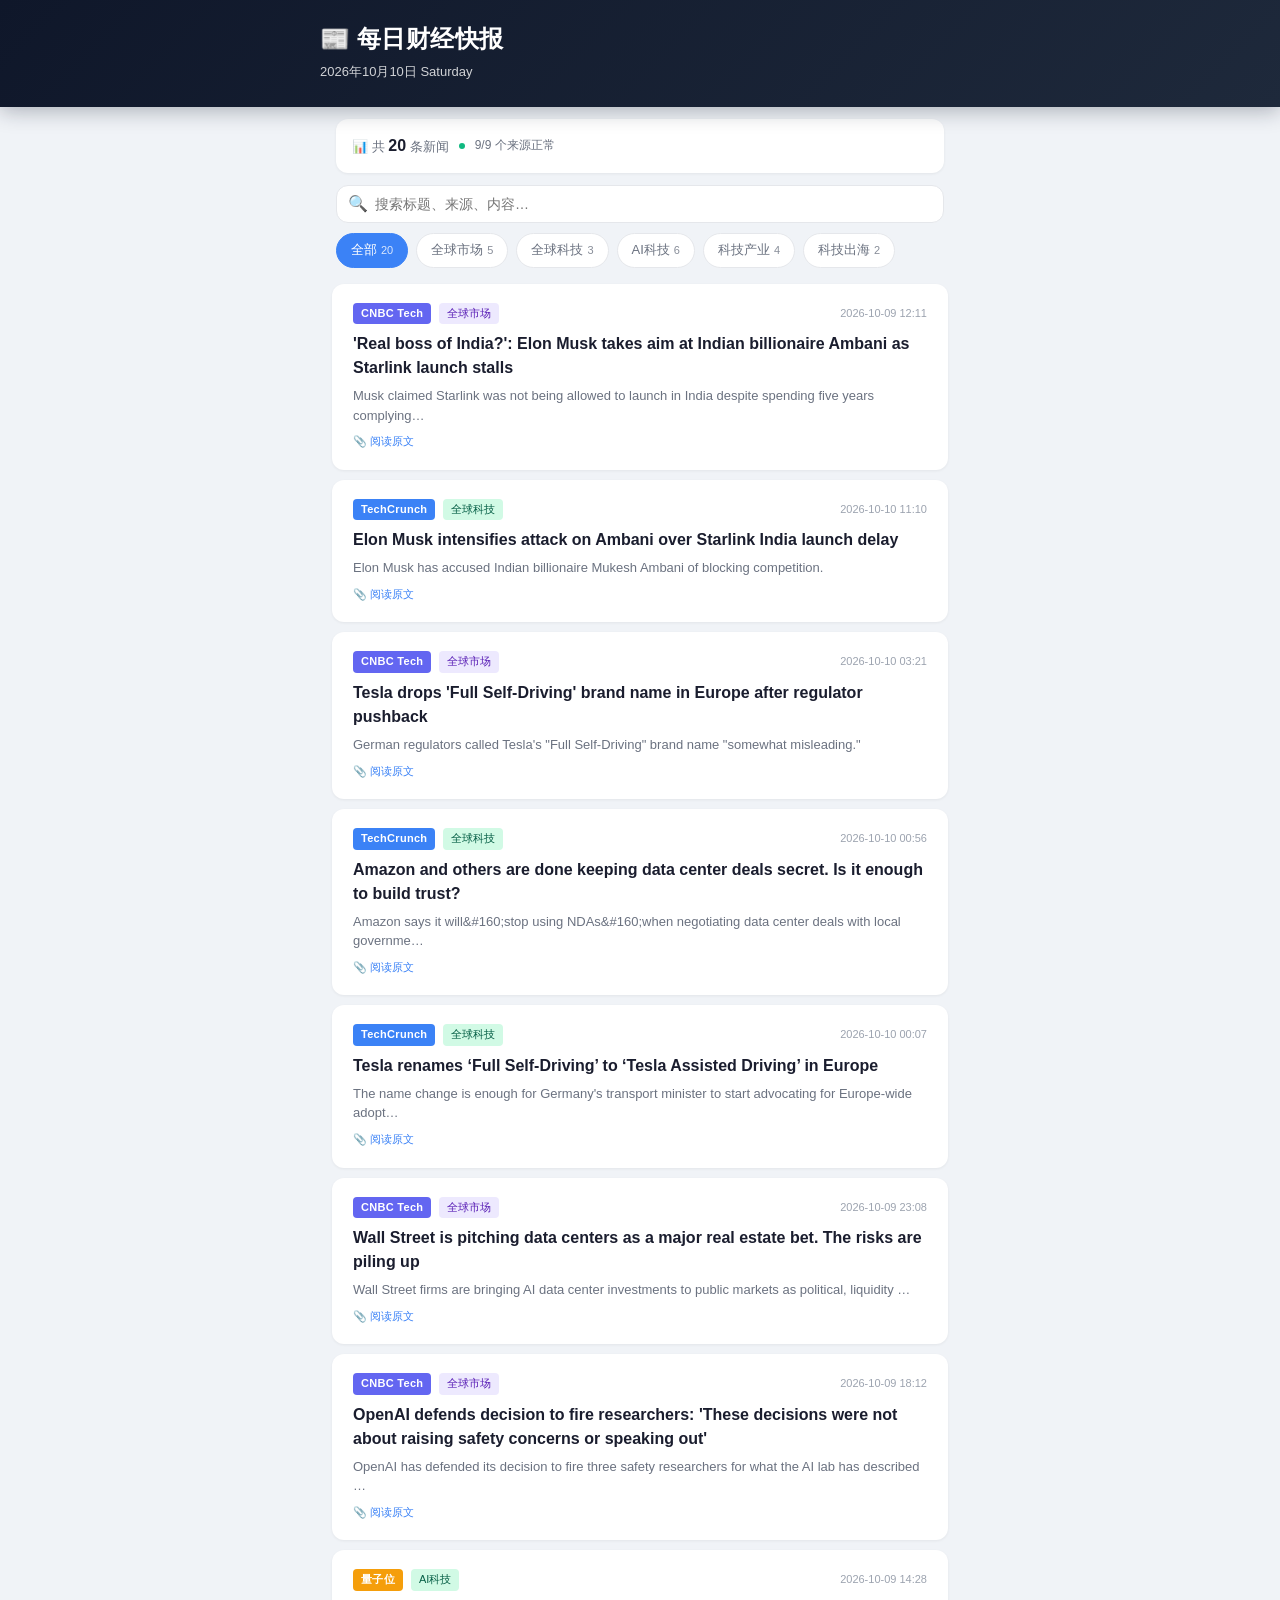
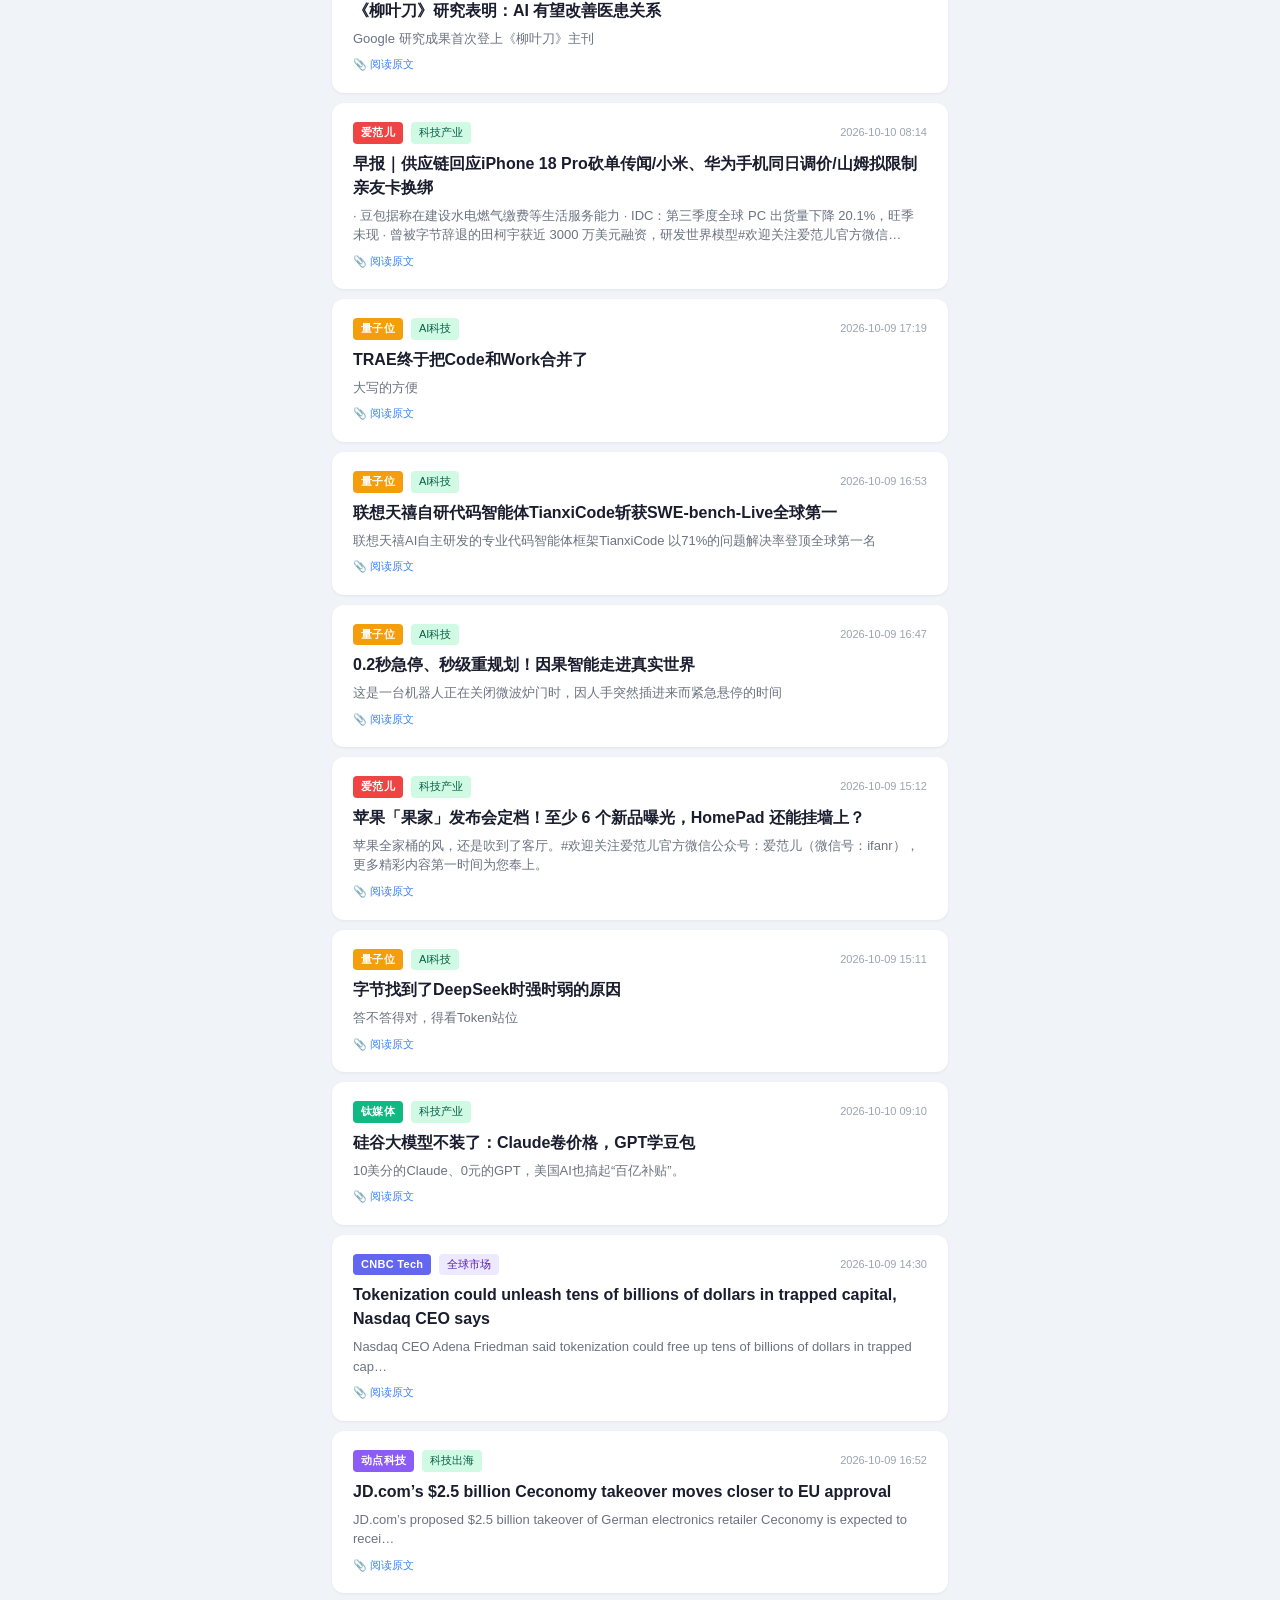
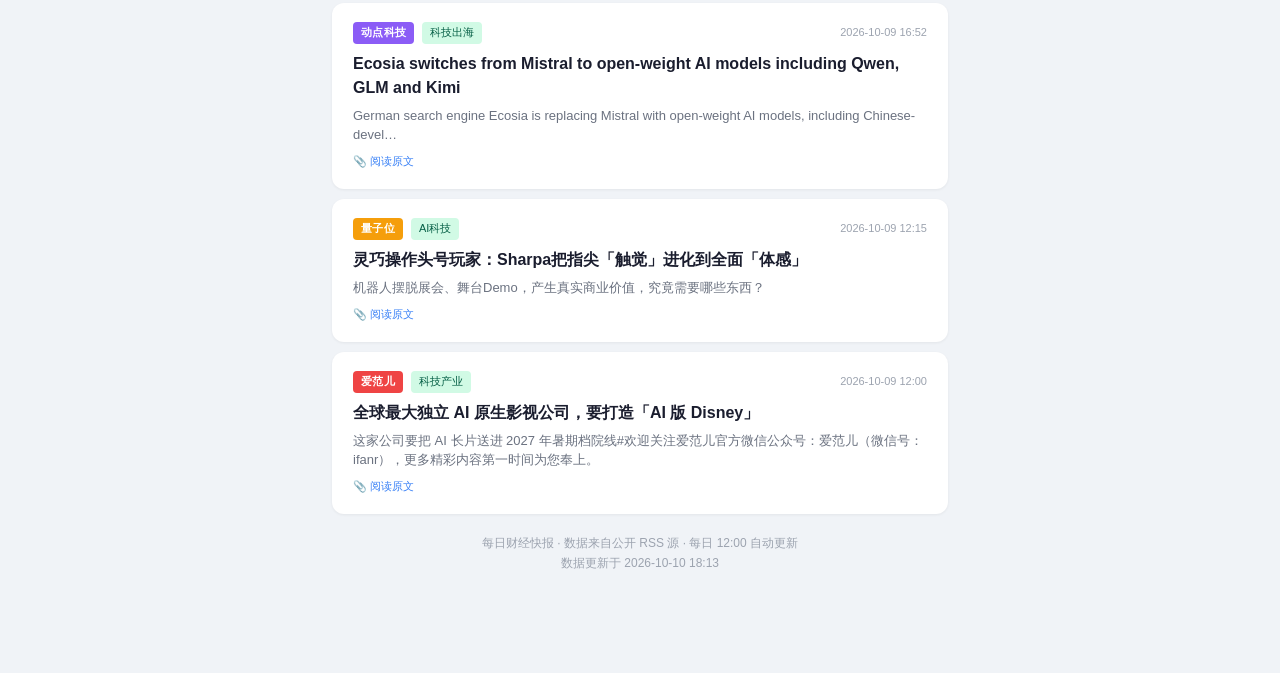
==== index.html @ bb12d66c "更新快报 2026-10-10 18:13" ====
<!DOCTYPE html>
<html lang="zh-CN">
<head>
    <meta charset="UTF-8">
    <!-- 移动端视口：让网页在手机上以合适的宽度显示 -->
    <meta name="viewport" content="width=device-width, initial-scale=1.0">
    <!-- iOS Safari 全屏模式支持 -->
    <meta name="apple-mobile-web-app-capable" content="yes">
    <meta name="apple-mobile-web-app-status-bar-style" content="black-translucent">
    <title>每日财经快报</title>

    <!-- 内联 SVG 图标（📰），避免额外的 favicon 请求 -->
    <link rel="icon" href="[data-uri]">

    <!-- 相对路径：站点可部署在任意子路径下 -->
    <link rel="stylesheet" href="static/style.css">
</head>
<body>

    <!-- ======== 顶部导航栏 ======== -->
    <header class="header">
        <div class="header-inner">
            <div>
                <div class="header-title">
                    <span class="icon">📰</span>每日财经快报
                </div>
                <div class="header-date" id="headerDate"></div>
            </div>
        </div>
    </header>

    <!-- ======== 主内容区 ======== -->
    <main class="main">

        <!-- 状态栏（数据就绪后由 JS 显示） -->
        <div class="stats-bar" id="statsBar" hidden>
            <span>📊 共 <span class="count" id="newsCount">0</span> 条新闻</span>
            <span class="stats-dot" id="statsDot"></span>
            <span id="statsText" style="font-size:12px;"></span>
        </div>

        <!-- 搜索 + 筛选（数据就绪后由 JS 显示） -->
        <div class="toolbar" id="toolbar" hidden>
            <div class="search-box">
                <span class="search-icon">🔍</span>
                <input type="search" id="searchInput" placeholder="搜索标题、来源、内容…" oninput="renderNews()">
            </div>
            <div class="filter-chips" id="filterChips">
                <!-- JS 动态生成 -->
            </div>
        </div>

        <!-- 新闻列表容器 -->
        <div class="news-list" id="newsList"></div>

        <!-- 底部 -->
        <div class="footer">
            每日财经快报 · 数据来自公开 RSS 源 · 每日 12:00 自动更新<br>
            <span id="updatedAt"></span>
        </div>
    </main>

    <!-- 构建时由 build.py 在此注入新闻数据（window.__NEWS_DATA__） -->
    <script>window.__NEWS_DATA__={"version":"3.0.0","date":"2026年10月10日 Saturday","total":20,"sources":[{"name":"爱范儿","count":15,"error":null},{"name":"华尔街见闻","count":20,"error":null},{"name":"量子位","count":10,"error":null},{"name":"少数派","count":10,"error":null},{"name":"动点科技","count":15,"error":null},{"name":"CNBC Tech","count":15,"error":null},{"name":"钛媒体","count":15,"error":null},{"name":"TechCrunch","count":15,"error":null},{"name":"The Verge","count":10,"error":null}],"articles":[{"title":"'Real boss of India?': Elon Musk takes aim at Indian billionaire Ambani as Starlink launch stalls","link":"https://www.cnbc.com/2026/10/09/musk-starlink-ambani-india-us.html","summary":"Musk claimed Starlink was not being allowed to launch in India despite spending five years complying…","time":"2026-10-09 12:11","source":"CNBC Tech","category":"全球市场","lang":"en","color":"#6366f1"},{"title":"Elon Musk intensifies attack on Ambani over Starlink India launch delay","link":"https://techcrunch.com/2026/10/09/elon-musk-intensifies-attack-on-ambani-over-starlink-india-launch-delay/","summary":"Elon Musk has accused Indian billionaire Mukesh Ambani of blocking competition.","time":"2026-10-10 11:10","source":"TechCrunch","category":"全球科技","lang":"en","color":"#3b82f6"},{"title":"Tesla drops 'Full Self-Driving' brand name in Europe after regulator pushback","link":"https://www.cnbc.com/2026/10/09/tesla-full-self-driving-europe-regulator.html","summary":"German regulators called Tesla's \"Full Self-Driving\" brand name \"somewhat misleading.\"","time":"2026-10-10 03:21","source":"CNBC Tech","category":"全球市场","lang":"en","color":"#6366f1"},{"title":"Amazon and others are done keeping data center deals secret. Is it enough to build trust?","link":"https://techcrunch.com/video/amazon-and-others-are-done-keeping-data-center-deals-secret-is-it-enough-to-build-trust/","summary":"Amazon says it will&#160;stop using NDAs&#160;when negotiating data center deals with local governme…","time":"2026-10-10 00:56","source":"TechCrunch","category":"全球科技","lang":"en","color":"#3b82f6"},{"title":"Tesla renames ‘Full Self-Driving’ to ‘Tesla Assisted Driving’ in Europe","link":"https://techcrunch.com/2026/10/09/tesla-renames-full-self-driving-to-tesla-assisted-driving-in-europe/","summary":"The name change is enough for Germany's transport minister to start advocating for Europe-wide adopt…","time":"2026-10-10 00:07","source":"TechCrunch","category":"全球科技","lang":"en","color":"#3b82f6"},{"title":"Wall Street is pitching data centers as a major real estate bet. The risks are piling up","link":"https://www.cnbc.com/2026/10/09/ai-data-centers-investing.html","summary":"Wall Street firms are bringing AI data center investments to public markets as political, liquidity …","time":"2026-10-09 23:08","source":"CNBC Tech","category":"全球市场","lang":"en","color":"#6366f1"},{"title":"OpenAI defends decision to fire researchers: 'These decisions were not about raising safety concerns or speaking out'","link":"https://www.cnbc.com/2026/10/09/openai-fired-researchers-ai-concerns.html","summary":"OpenAI has defended its decision to fire three safety researchers for what the AI lab has described …","time":"2026-10-09 18:12","source":"CNBC Tech","category":"全球市场","lang":"en","color":"#6366f1"},{"title":"《柳叶刀》研究表明：AI 有望改善医患关系","link":"https://www.qbitai.com/2026/10/502359.html","summary":"Google 研究成果首次登上《柳叶刀》主刊","time":"2026-10-09 14:28","source":"量子位","category":"AI科技","lang":"zh","color":"#f59e0b"},{"title":"早报｜供应链回应iPhone 18 Pro砍单传闻/小米、华为手机同日调价/山姆拟限制亲友卡换绑","link":"https://www.ifanr.com/1683465?utm_source=rss&utm_medium=rss&utm_campaign=","summary":"· 豆包据称在建设水电燃气缴费等生活服务能力 · IDC：第三季度全球 PC 出货量下降 20.1%，旺季未现 · 曾被字节辞退的田柯宇获近 3000 万美元融资，研发世界模型#欢迎关注爱范儿官方微信…","time":"2026-10-10 08:14","source":"爱范儿","category":"科技产业","lang":"zh","color":"#ef4444"},{"title":"TRAE终于把Code和Work合并了","link":"https://www.qbitai.com/2026/10/502426.html","summary":"大写的方便","time":"2026-10-09 17:19","source":"量子位","category":"AI科技","lang":"zh","color":"#f59e0b"},{"title":"联想天禧自研代码智能体TianxiCode斩获SWE-bench-Live全球第一","link":"https://www.qbitai.com/2026/10/502422.html","summary":"联想天禧AI自主研发的专业代码智能体框架TianxiCode 以71%的问题解决率登顶全球第一名","time":"2026-10-09 16:53","source":"量子位","category":"AI科技","lang":"zh","color":"#f59e0b"},{"title":"0.2秒急停、秒级重规划！因果智能走进真实世界","link":"https://www.qbitai.com/2026/10/502411.html","summary":"这是一台机器人正在关闭微波炉门时，因人手突然插进来而紧急悬停的时间","time":"2026-10-09 16:47","source":"量子位","category":"AI科技","lang":"zh","color":"#f59e0b"},{"title":"苹果「果家」发布会定档！至少 6 个新品曝光，HomePad 还能挂墙上？","link":"https://www.ifanr.com/1683356?utm_source=rss&utm_medium=rss&utm_campaign=","summary":"苹果全家桶的风，还是吹到了客厅。#欢迎关注爱范儿官方微信公众号：爱范儿（微信号：ifanr），更多精彩内容第一时间为您奉上。","time":"2026-10-09 15:12","source":"爱范儿","category":"科技产业","lang":"zh","color":"#ef4444"},{"title":"字节找到了DeepSeek时强时弱的原因","link":"https://www.qbitai.com/2026/10/502364.html","summary":"答不答得对，得看Token站位","time":"2026-10-09 15:11","source":"量子位","category":"AI科技","lang":"zh","color":"#f59e0b"},{"title":"硅谷大模型不装了：Claude卷价格，GPT学豆包","link":"https://www.tmtpost.com/8163462.html","summary":"10美分的Claude、0元的GPT，美国AI也搞起“百亿补贴”。","time":"2026-10-10 09:10","source":"钛媒体","category":"科技产业","lang":"zh","color":"#10b981"},{"title":"Tokenization could unleash tens of billions of dollars in trapped capital, Nasdaq CEO says","link":"https://www.cnbc.com/2026/10/09/nasdaq-ceo-tokenization-could-unleash-billions-in-trapped-capital-.html","summary":"Nasdaq CEO Adena Friedman said tokenization could free up tens of billions of dollars in trapped cap…","time":"2026-10-09 14:30","source":"CNBC Tech","category":"全球市场","lang":"en","color":"#6366f1"},{"title":"JD.com’s $2.5 billion Ceconomy takeover moves closer to EU approval","link":"https://technode.com/2026/10/09/jd-coms-2-5-billion-ceconomy-takeover-moves-closer-to-eu-approval/","summary":"JD.com’s proposed $2.5 billion takeover of German electronics retailer Ceconomy is expected to recei…","time":"2026-10-09 16:52","source":"动点科技","category":"科技出海","lang":"zh","color":"#8b5cf6"},{"title":"Ecosia switches from Mistral to open-weight AI models including Qwen, GLM and Kimi","link":"https://technode.com/2026/10/09/ecosia-switches-from-mistral-to-open-weight-ai-models-including-qwen-glm-and-kimi/","summary":"German search engine Ecosia is replacing Mistral with open-weight AI models, including Chinese-devel…","time":"2026-10-09 16:52","source":"动点科技","category":"科技出海","lang":"zh","color":"#8b5cf6"},{"title":"灵巧操作头号玩家：Sharpa把指尖「触觉」进化到全面「体感」","link":"https://www.qbitai.com/2026/10/502330.html","summary":"机器人摆脱展会、舞台Demo，产生真实商业价值，究竟需要哪些东西？","time":"2026-10-09 12:15","source":"量子位","category":"AI科技","lang":"zh","color":"#f59e0b"},{"title":"全球最大独立 AI 原生影视公司，要打造「AI 版 Disney」","link":"https://www.ifanr.com/1683309?utm_source=rss&utm_medium=rss&utm_campaign=","summary":"这家公司要把 AI 长片送进 2027 年暑期档院线#欢迎关注爱范儿官方微信公众号：爱范儿（微信号：ifanr），更多精彩内容第一时间为您奉上。","time":"2026-10-09 12:00","source":"爱范儿","category":"科技产业","lang":"zh","color":"#ef4444"}],"generated_at":"2026-10-10 18:13"};</script>

    <script src="static/app.js"></script>
</body>
</html>
---- static/style.css ----
/* ==========================================
   CSS 变量 - 全局配色方案（改颜色只需改这里）
   ========================================== */
:root {
    --bg: #f0f3f7;
    --card-bg: #ffffff;
    --text-primary: #1a1d2e;
    --text-secondary: #6b7280;
    --text-muted: #9ca3af;
    --header-bg-start: #0f172a;
    --header-bg-end: #1e293b;
    --accent: #3b82f6;
    --accent-light: #eff6ff;
    --divider: #e5e7eb;
    --shadow-sm: 0 1px 3px rgba(0, 0, 0, 0.06);
    --shadow-md: 0 4px 12px rgba(0, 0, 0, 0.08);
    --radius-sm: 8px;
    --radius-md: 12px;
    --radius-lg: 16px;
    --font-mono: 'SF Mono', 'Cascadia Code', 'Consolas', monospace;
}

/* ==========================================
   全局重置
   ========================================== */
*, *::before, *::after {
    box-sizing: border-box;
    margin: 0;
    padding: 0;
}

/* hidden 属性优先级兜底：否则组件类里的 display:flex 会盖掉它 */
[hidden] {
    display: none !important;
}

body {
    font-family: -apple-system, BlinkMacSystemFont, 'Segoe UI', 'PingFang SC',
                 'Hiragino Sans GB', 'Microsoft YaHei', 'Helvetica Neue', sans-serif;
    background: var(--bg);
    color: var(--text-primary);
    line-height: 1.6;
    -webkit-font-smoothing: antialiased;
    -moz-osx-font-smoothing: grayscale;
    overscroll-behavior-y: contain;
}

/* ==========================================
   顶部 Header
   ========================================== */
.header {
    background: linear-gradient(135deg, var(--header-bg-start), var(--header-bg-end));
    color: #fff;
    padding: 20px 16px 24px;
    position: sticky;
    top: 0;
    z-index: 100;
    box-shadow: 0 4px 20px rgba(15, 23, 42, 0.3);
}

.header-inner {
    max-width: 640px;
    margin: 0 auto;
    display: flex;
    align-items: center;
    justify-content: space-between;
}

.header-title {
    font-size: 22px;
    font-weight: 700;
    letter-spacing: 0.5px;
}

.header-title .icon {
    margin-right: 6px;
}

.header-date {
    font-size: 13px;
    opacity: 0.8;
    margin-top: 4px;
}

/* ==========================================
   主内容区
   ========================================== */
.main {
    max-width: 640px;
    margin: 0 auto;
    padding: 0 12px 80px;
}

/* ==========================================
   状态栏（新闻数量 + 来源状态）
   ========================================== */
.stats-bar {
    display: flex;
    align-items: center;
    gap: 10px;
    padding: 14px 16px;
    margin: 12px 4px 0;
    background: var(--card-bg);
    border-radius: var(--radius-md);
    box-shadow: var(--shadow-sm);
    font-size: 13px;
    color: var(--text-secondary);
    flex-wrap: wrap;
}

.stats-bar .count {
    font-weight: 700;
    color: var(--text-primary);
    font-size: 16px;
}

.stats-dot {
    width: 6px;
    height: 6px;
    border-radius: 50%;
    background: #10b981;
}

.stats-dot.error {
    background: #f59e0b;
}

.stats-dot.offline {
    background: #ef4444;
}

/* ==========================================
   搜索框 + 分类筛选
   ========================================== */
.toolbar {
    padding: 12px 4px 0;
    display: flex;
    flex-direction: column;
    gap: 10px;
}

.search-box {
    position: relative;
}

.search-box input {
    width: 100%;
    padding: 10px 14px 10px 38px;
    border: 1.5px solid var(--divider);
    border-radius: var(--radius-md);
    font-size: 14px;
    background: var(--card-bg);
    color: var(--text-primary);
    outline: none;
    transition: border-color 0.2s;
    -webkit-appearance: none;
}

.search-box input:focus {
    border-color: var(--accent);
}

.search-box .search-icon {
    position: absolute;
    left: 12px;
    top: 50%;
    transform: translateY(-50%);
    font-size: 16px;
    color: var(--text-muted);
    pointer-events: none;
}

.filter-chips {
    display: flex;
    gap: 8px;
    overflow-x: auto;
    padding-bottom: 4px;
    -webkit-overflow-scrolling: touch;
    scrollbar-width: none;
}

.filter-chips::-webkit-scrollbar {
    display: none;
}

.chip {
    flex-shrink: 0;
    padding: 6px 14px;
    border-radius: 20px;
    font-size: 13px;
    font-weight: 500;
    border: 1.5px solid var(--divider);
    background: var(--card-bg);
    color: var(--text-secondary);
    cursor: pointer;
    transition: all 0.2s;
    white-space: nowrap;
    user-select: none;
}

.chip:active {
    transform: scale(0.95);
}

.chip.active {
    background: var(--accent);
    color: #fff;
    border-color: var(--accent);
}

.chip .count {
    margin-left: 4px;
    font-size: 11px;
    opacity: 0.8;
}

/* ==========================================
   新闻卡片
   ========================================== */
.news-list {
    margin-top: 12px;
    display: flex;
    flex-direction: column;
    gap: 10px;
}

.news-card {
    background: var(--card-bg);
    border-radius: var(--radius-md);
    padding: 14px 16px;
    box-shadow: var(--shadow-sm);
    cursor: pointer;
    transition: all 0.2s;
    position: relative;
    overflow: hidden;
    border: 1.5px solid transparent;
    -webkit-tap-highlight-color: transparent;
}

.news-card:active {
    transform: scale(0.985);
    border-color: var(--divider);
}

.news-card:hover {
    box-shadow: var(--shadow-md);
}

/* 卡片顶行：来源 + 分类 + 时间 */
.card-meta {
    display: flex;
    align-items: center;
    gap: 8px;
    margin-bottom: 8px;
    flex-wrap: wrap;
}

.source-badge {
    display: inline-block;
    padding: 2px 8px;
    border-radius: 4px;
    font-size: 11px;
    font-weight: 600;
    color: #fff;
    letter-spacing: 0.3px;
}

.category-tag {
    font-size: 11px;
    padding: 2px 8px;
    border-radius: 4px;
    font-weight: 500;
}

/* 英文源标签样式 */
.lang-en .category-tag {
    background: #fef3c7;
    color: #92400e;
}

/* 中文科技类标签 */
.cat-tech .category-tag {
    background: #d1fae5;
    color: #065f46;
}

/* 中文市场类标签 */
.cat-market .category-tag {
    background: #dbeafe;
    color: #1e40af;
}
/* 中文宏观类标签 */
.cat-macro .category-tag {
    background: #fef3c7;
    color: #92400e;
}
/* 半导体 */
.cat-semi .category-tag {
    background: #cffafe;
    color: #155e75;
}
/* 财经快讯 */
.cat-flash .category-tag {
    background: #fee2e2;
    color: #991b1b;
    font-weight: 600;
}
/* 全球市场 */
.cat-global-market .category-tag {
    background: #ede9fe;
    color: #5b21b6;
}

.card-time {
    margin-left: auto;
    font-size: 11px;
    color: var(--text-muted);
    white-space: nowrap;
}

.card-title {
    font-size: 15px;
    font-weight: 600;
    line-height: 1.5;
    color: var(--text-primary);
    margin-bottom: 6px;
    display: -webkit-box;
    -webkit-line-clamp: 2;
    -webkit-box-orient: vertical;
    overflow: hidden;
}

.card-summary {
    font-size: 13px;
    color: var(--text-secondary);
    line-height: 1.5;
    display: -webkit-box;
    -webkit-line-clamp: 2;
    -webkit-box-orient: vertical;
    overflow: hidden;
}

.card-link-hint {
    font-size: 11px;
    color: var(--accent);
    margin-top: 8px;
    display: flex;
    align-items: center;
    gap: 4px;
}

/* ==========================================
   状态提示（加载失败 / 空数据）
   ========================================== */
.state-message {
    text-align: center;
    padding: 60px 20px;
    color: var(--text-muted);
}

.state-message .emoji {
    font-size: 48px;
    margin-bottom: 16px;
}

.state-message .text {
    font-size: 15px;
    margin-bottom: 8px;
}

.state-message .sub {
    font-size: 13px;
}

/* ==========================================
   底部
   ========================================== */
.footer {
    text-align: center;
    padding: 20px;
    color: var(--text-muted);
    font-size: 12px;
}

/* ==========================================
   响应式调整（大屏设备）
   ========================================== */
@media (min-width: 768px) {
    .header-title {
        font-size: 24px;
    }
    .news-card {
        padding: 18px 20px;
    }
    .card-title {
        font-size: 16px;
    }
}
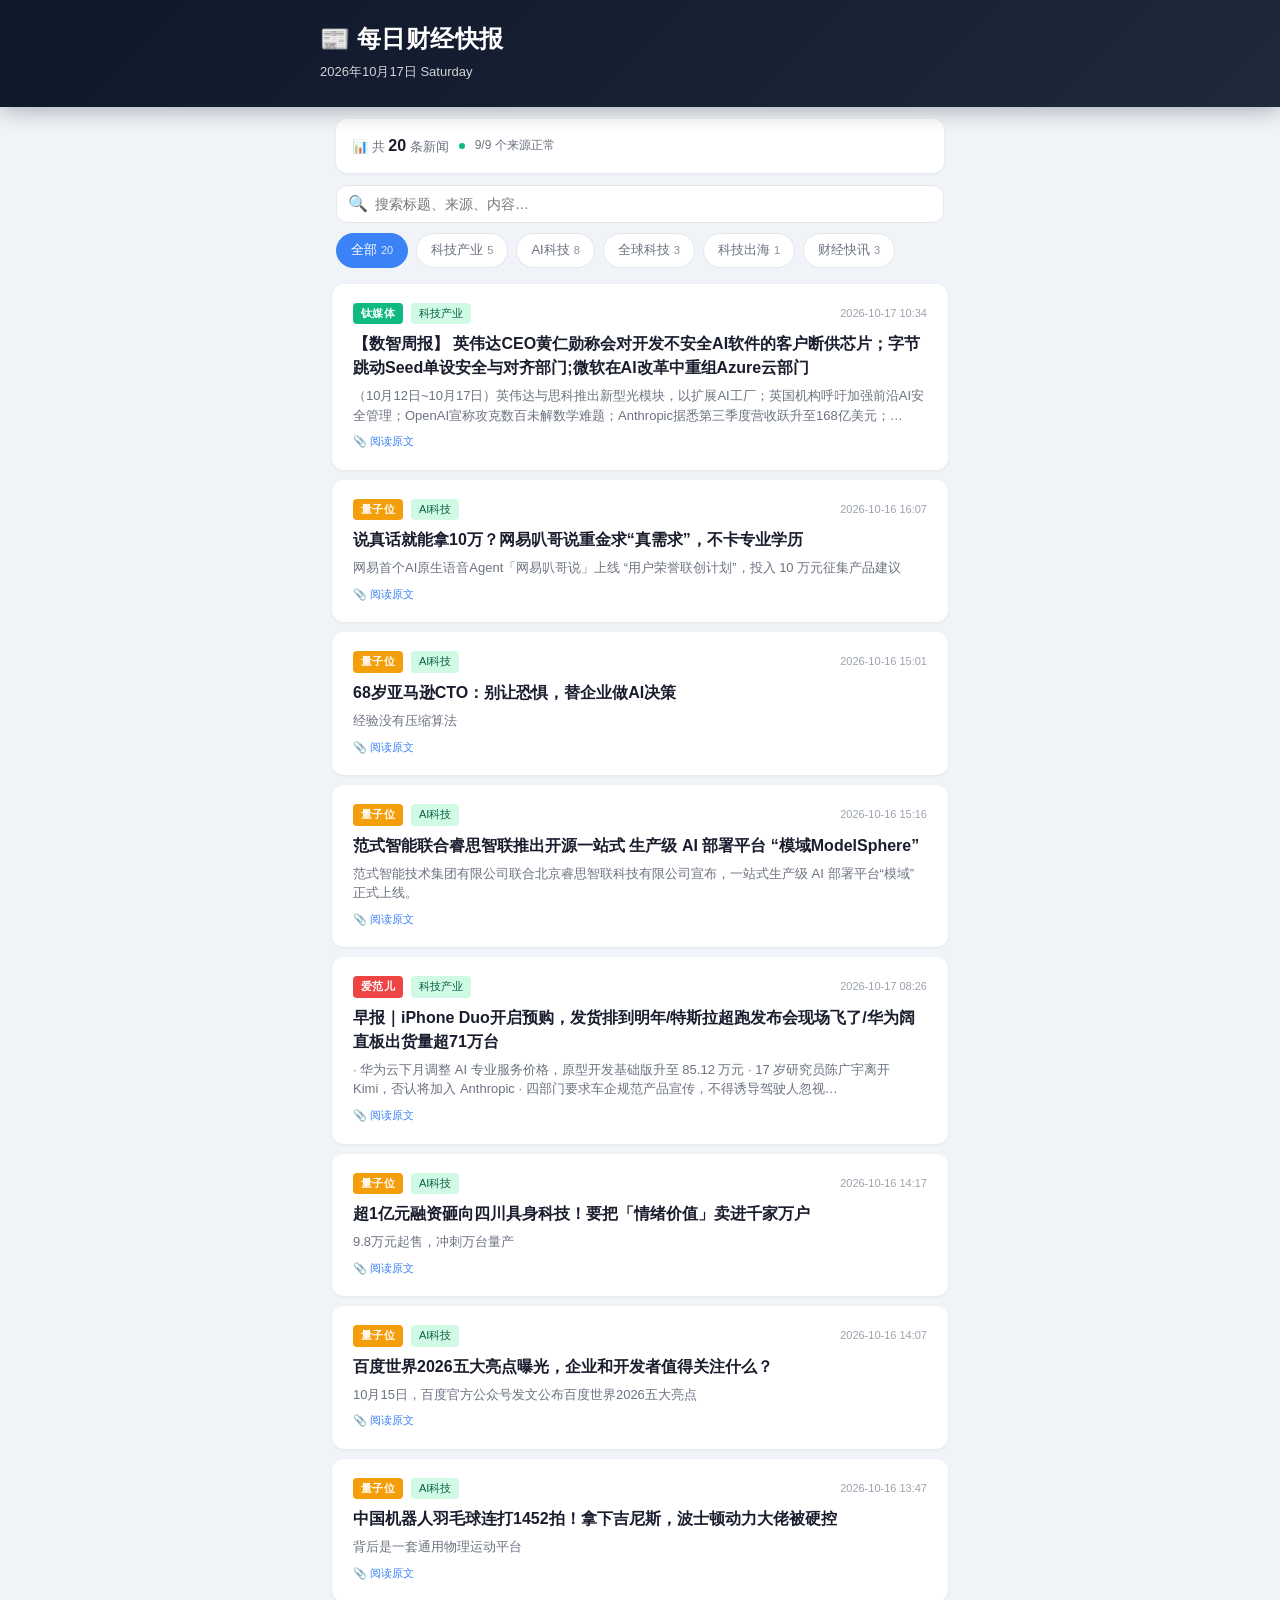
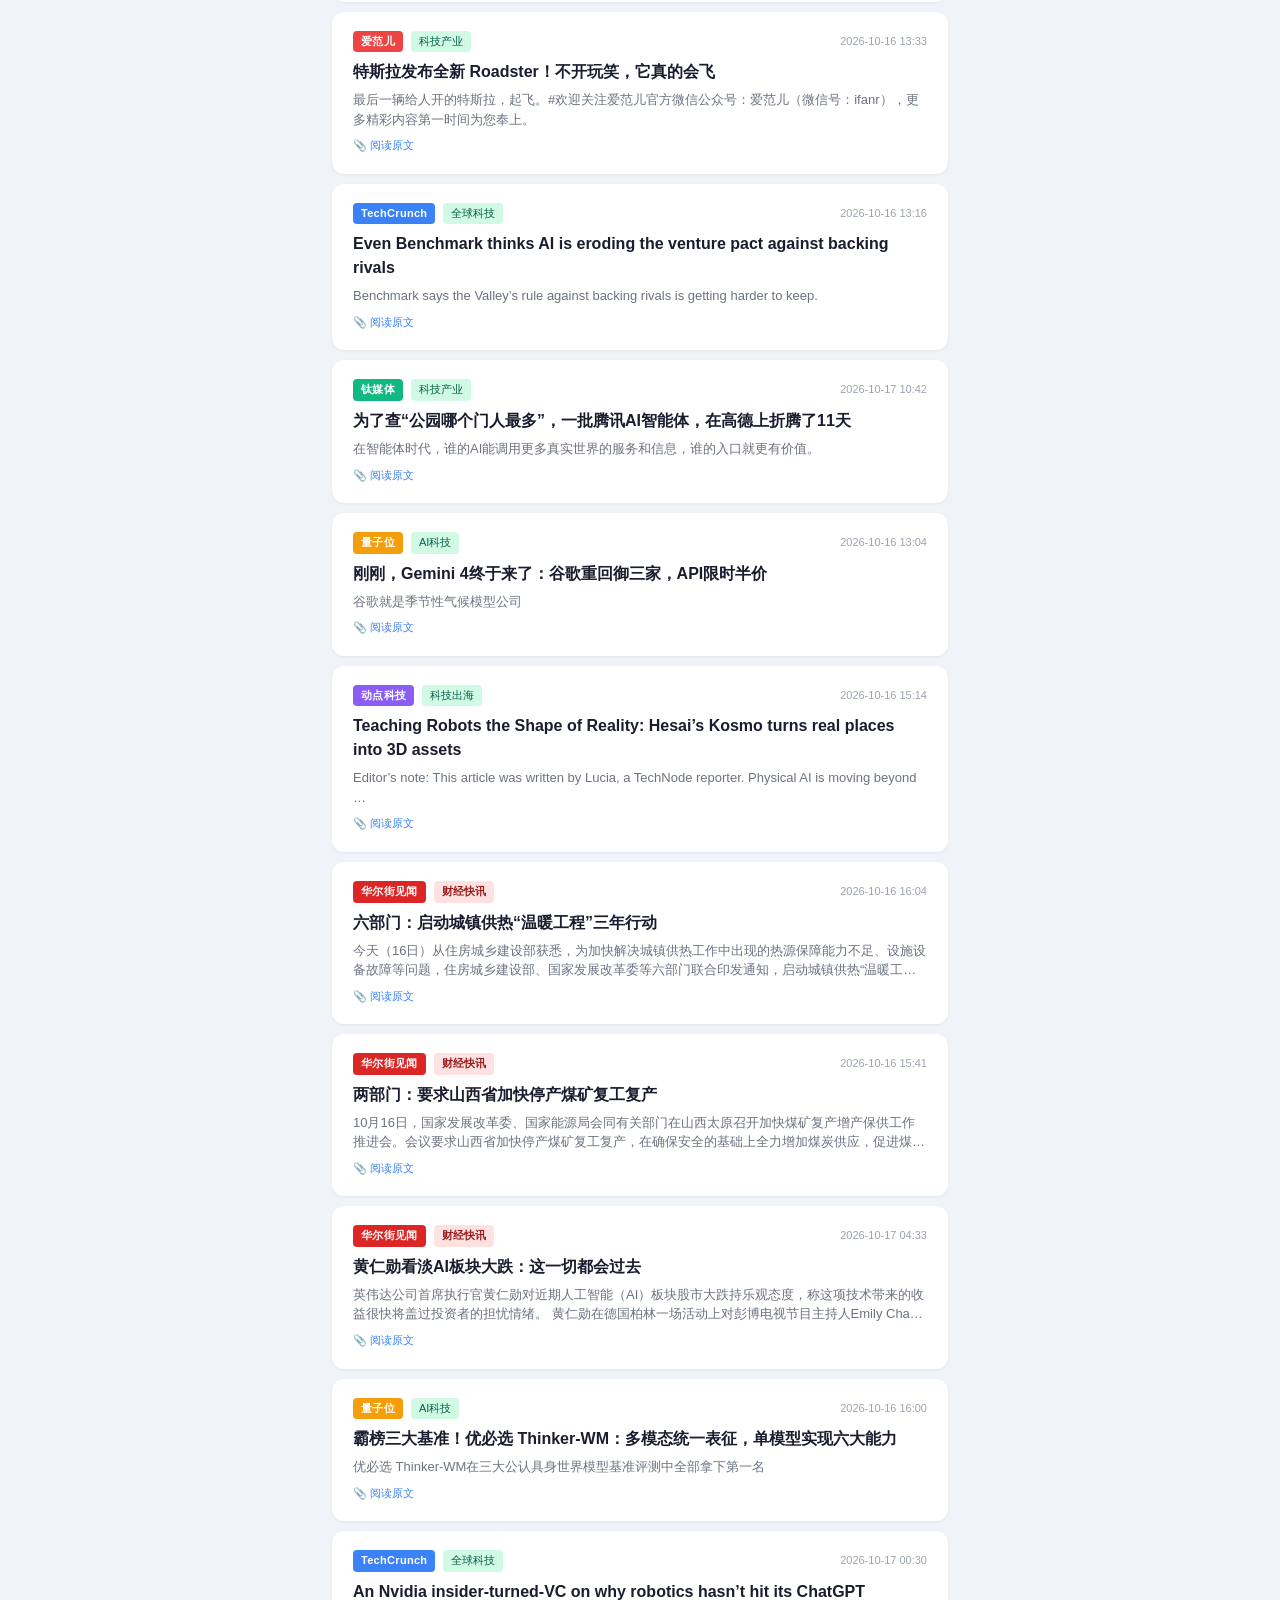
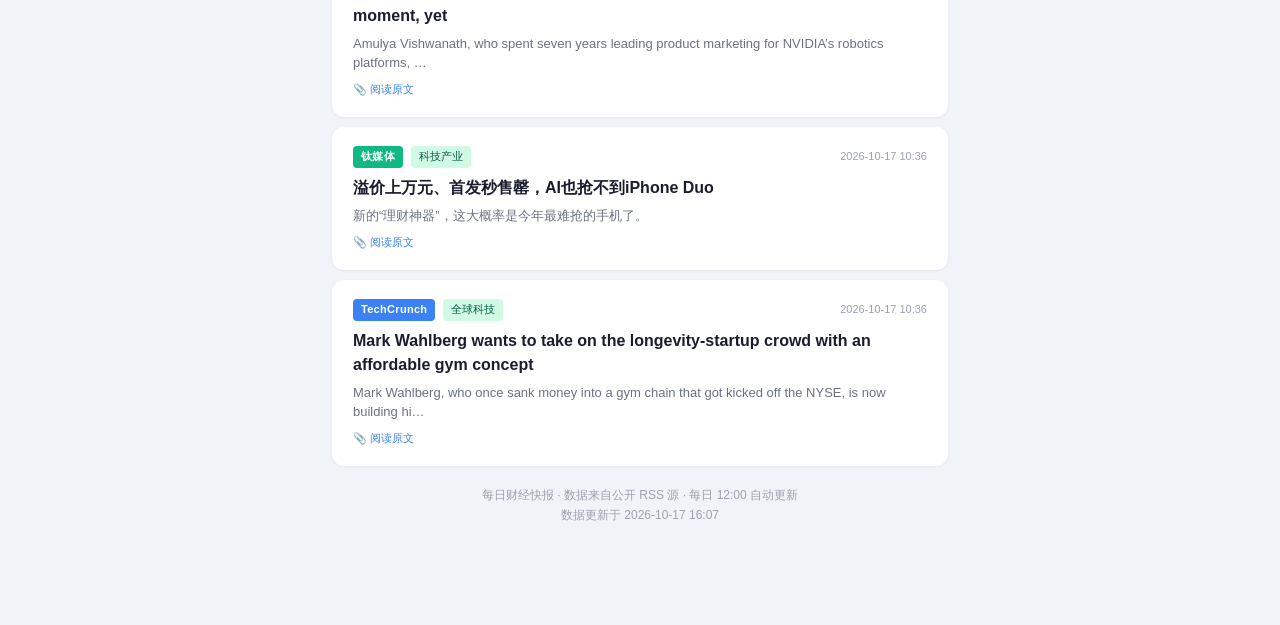
==== commit d5565b6b: "更新快报 2026-10-17 16:07" ====
--- a/index.html
+++ b/index.html
@@ -61,7 +61,7 @@
     </main>
 
     <!-- 构建时由 build.py 在此注入新闻数据（window.__NEWS_DATA__） -->
-    <script>window.__NEWS_DATA__={"version":"3.0.0","date":"2026年10月10日 Saturday","total":20,"sources":[{"name":"爱范儿","count":15,"error":null},{"name":"华尔街见闻","count":20,"error":null},{"name":"量子位","count":10,"error":null},{"name":"少数派","count":10,"error":null},{"name":"动点科技","count":15,"error":null},{"name":"CNBC Tech","count":15,"error":null},{"name":"钛媒体","count":15,"error":null},{"name":"TechCrunch","count":15,"error":null},{"name":"The Verge","count":10,"error":null}],"articles":[{"title":"'Real boss of India?': Elon Musk takes aim at Indian billionaire Ambani as Starlink launch stalls","link":"https://www.cnbc.com/2026/10/09/musk-starlink-ambani-india-us.html","summary":"Musk claimed Starlink was not being allowed to launch in India despite spending five years complying…","time":"2026-10-09 12:11","source":"CNBC Tech","category":"全球市场","lang":"en","color":"#6366f1"},{"title":"Elon Musk intensifies attack on Ambani over Starlink India launch delay","link":"https://techcrunch.com/2026/10/09/elon-musk-intensifies-attack-on-ambani-over-starlink-india-launch-delay/","summary":"Elon Musk has accused Indian billionaire Mukesh Ambani of blocking competition.","time":"2026-10-10 11:10","source":"TechCrunch","category":"全球科技","lang":"en","color":"#3b82f6"},{"title":"Tesla drops 'Full Self-Driving' brand name in Europe after regulator pushback","link":"https://www.cnbc.com/2026/10/09/tesla-full-self-driving-europe-regulator.html","summary":"German regulators called Tesla's \"Full Self-Driving\" brand name \"somewhat misleading.\"","time":"2026-10-10 03:21","source":"CNBC Tech","category":"全球市场","lang":"en","color":"#6366f1"},{"title":"Amazon and others are done keeping data center deals secret. Is it enough to build trust?","link":"https://techcrunch.com/video/amazon-and-others-are-done-keeping-data-center-deals-secret-is-it-enough-to-build-trust/","summary":"Amazon says it will&#160;stop using NDAs&#160;when negotiating data center deals with local governme…","time":"2026-10-10 00:56","source":"TechCrunch","category":"全球科技","lang":"en","color":"#3b82f6"},{"title":"Tesla renames ‘Full Self-Driving’ to ‘Tesla Assisted Driving’ in Europe","link":"https://techcrunch.com/2026/10/09/tesla-renames-full-self-driving-to-tesla-assisted-driving-in-europe/","summary":"The name change is enough for Germany's transport minister to start advocating for Europe-wide adopt…","time":"2026-10-10 00:07","source":"TechCrunch","category":"全球科技","lang":"en","color":"#3b82f6"},{"title":"Wall Street is pitching data centers as a major real estate bet. The risks are piling up","link":"https://www.cnbc.com/2026/10/09/ai-data-centers-investing.html","summary":"Wall Street firms are bringing AI data center investments to public markets as political, liquidity …","time":"2026-10-09 23:08","source":"CNBC Tech","category":"全球市场","lang":"en","color":"#6366f1"},{"title":"OpenAI defends decision to fire researchers: 'These decisions were not about raising safety concerns or speaking out'","link":"https://www.cnbc.com/2026/10/09/openai-fired-researchers-ai-concerns.html","summary":"OpenAI has defended its decision to fire three safety researchers for what the AI lab has described …","time":"2026-10-09 18:12","source":"CNBC Tech","category":"全球市场","lang":"en","color":"#6366f1"},{"title":"《柳叶刀》研究表明：AI 有望改善医患关系","link":"https://www.qbitai.com/2026/10/502359.html","summary":"Google 研究成果首次登上《柳叶刀》主刊","time":"2026-10-09 14:28","source":"量子位","category":"AI科技","lang":"zh","color":"#f59e0b"},{"title":"早报｜供应链回应iPhone 18 Pro砍单传闻/小米、华为手机同日调价/山姆拟限制亲友卡换绑","link":"https://www.ifanr.com/1683465?utm_source=rss&utm_medium=rss&utm_campaign=","summary":"· 豆包据称在建设水电燃气缴费等生活服务能力 · IDC：第三季度全球 PC 出货量下降 20.1%，旺季未现 · 曾被字节辞退的田柯宇获近 3000 万美元融资，研发世界模型#欢迎关注爱范儿官方微信…","time":"2026-10-10 08:14","source":"爱范儿","category":"科技产业","lang":"zh","color":"#ef4444"},{"title":"TRAE终于把Code和Work合并了","link":"https://www.qbitai.com/2026/10/502426.html","summary":"大写的方便","time":"2026-10-09 17:19","source":"量子位","category":"AI科技","lang":"zh","color":"#f59e0b"},{"title":"联想天禧自研代码智能体TianxiCode斩获SWE-bench-Live全球第一","link":"https://www.qbitai.com/2026/10/502422.html","summary":"联想天禧AI自主研发的专业代码智能体框架TianxiCode 以71%的问题解决率登顶全球第一名","time":"2026-10-09 16:53","source":"量子位","category":"AI科技","lang":"zh","color":"#f59e0b"},{"title":"0.2秒急停、秒级重规划！因果智能走进真实世界","link":"https://www.qbitai.com/2026/10/502411.html","summary":"这是一台机器人正在关闭微波炉门时，因人手突然插进来而紧急悬停的时间","time":"2026-10-09 16:47","source":"量子位","category":"AI科技","lang":"zh","color":"#f59e0b"},{"title":"苹果「果家」发布会定档！至少 6 个新品曝光，HomePad 还能挂墙上？","link":"https://www.ifanr.com/1683356?utm_source=rss&utm_medium=rss&utm_campaign=","summary":"苹果全家桶的风，还是吹到了客厅。#欢迎关注爱范儿官方微信公众号：爱范儿（微信号：ifanr），更多精彩内容第一时间为您奉上。","time":"2026-10-09 15:12","source":"爱范儿","category":"科技产业","lang":"zh","color":"#ef4444"},{"title":"字节找到了DeepSeek时强时弱的原因","link":"https://www.qbitai.com/2026/10/502364.html","summary":"答不答得对，得看Token站位","time":"2026-10-09 15:11","source":"量子位","category":"AI科技","lang":"zh","color":"#f59e0b"},{"title":"硅谷大模型不装了：Claude卷价格，GPT学豆包","link":"https://www.tmtpost.com/8163462.html","summary":"10美分的Claude、0元的GPT，美国AI也搞起“百亿补贴”。","time":"2026-10-10 09:10","source":"钛媒体","category":"科技产业","lang":"zh","color":"#10b981"},{"title":"Tokenization could unleash tens of billions of dollars in trapped capital, Nasdaq CEO says","link":"https://www.cnbc.com/2026/10/09/nasdaq-ceo-tokenization-could-unleash-billions-in-trapped-capital-.html","summary":"Nasdaq CEO Adena Friedman said tokenization could free up tens of billions of dollars in trapped cap…","time":"2026-10-09 14:30","source":"CNBC Tech","category":"全球市场","lang":"en","color":"#6366f1"},{"title":"JD.com’s $2.5 billion Ceconomy takeover moves closer to EU approval","link":"https://technode.com/2026/10/09/jd-coms-2-5-billion-ceconomy-takeover-moves-closer-to-eu-approval/","summary":"JD.com’s proposed $2.5 billion takeover of German electronics retailer Ceconomy is expected to recei…","time":"2026-10-09 16:52","source":"动点科技","category":"科技出海","lang":"zh","color":"#8b5cf6"},{"title":"Ecosia switches from Mistral to open-weight AI models including Qwen, GLM and Kimi","link":"https://technode.com/2026/10/09/ecosia-switches-from-mistral-to-open-weight-ai-models-including-qwen-glm-and-kimi/","summary":"German search engine Ecosia is replacing Mistral with open-weight AI models, including Chinese-devel…","time":"2026-10-09 16:52","source":"动点科技","category":"科技出海","lang":"zh","color":"#8b5cf6"},{"title":"灵巧操作头号玩家：Sharpa把指尖「触觉」进化到全面「体感」","link":"https://www.qbitai.com/2026/10/502330.html","summary":"机器人摆脱展会、舞台Demo，产生真实商业价值，究竟需要哪些东西？","time":"2026-10-09 12:15","source":"量子位","category":"AI科技","lang":"zh","color":"#f59e0b"},{"title":"全球最大独立 AI 原生影视公司，要打造「AI 版 Disney」","link":"https://www.ifanr.com/1683309?utm_source=rss&utm_medium=rss&utm_campaign=","summary":"这家公司要把 AI 长片送进 2027 年暑期档院线#欢迎关注爱范儿官方微信公众号：爱范儿（微信号：ifanr），更多精彩内容第一时间为您奉上。","time":"2026-10-09 12:00","source":"爱范儿","category":"科技产业","lang":"zh","color":"#ef4444"}],"generated_at":"2026-10-10 18:13"};</script>
+    <script>window.__NEWS_DATA__={"version":"3.0.0","date":"2026年10月17日 Saturday","total":20,"sources":[{"name":"钛媒体","count":15,"error":null},{"name":"CNBC Tech","count":15,"error":null},{"name":"The Verge","count":10,"error":null},{"name":"动点科技","count":15,"error":null},{"name":"爱范儿","count":15,"error":null},{"name":"华尔街见闻","count":20,"error":null},{"name":"少数派","count":10,"error":null},{"name":"量子位","count":10,"error":null},{"name":"TechCrunch","count":15,"error":null}],"articles":[{"title":"【数智周报】   英伟达CEO黄仁勋称会对开发不安全AI软件的客户断供芯片；字节跳动Seed单设安全与对齐部门;微软在AI改革中重组Azure云部门","link":"https://www.tmtpost.com/8171854.html","summary":"（10月12日~10月17日）英伟达与思科推出新型光模块，以扩展AI工厂；英国机构呼吁加强前沿AI安全管理；OpenAI宣称攻克数百未解数学难题；Anthropic据悉第三季度营收跃升至168亿美元；…","time":"2026-10-17 10:34","source":"钛媒体","category":"科技产业","lang":"zh","color":"#10b981"},{"title":"说真话就能拿10万？网易叭哥说重金求“真需求”，不卡专业学历","link":"https://www.qbitai.com/2026/10/503861.html","summary":"网易首个AI原生语音Agent「网易叭哥说」上线 “用户荣誉联创计划”，投入 10 万元征集产品建议","time":"2026-10-16 16:07","source":"量子位","category":"AI科技","lang":"zh","color":"#f59e0b"},{"title":"68岁亚马逊CTO：别让恐惧，替企业做AI决策","link":"https://www.qbitai.com/2026/10/503815.html","summary":"经验没有压缩算法","time":"2026-10-16 15:01","source":"量子位","category":"AI科技","lang":"zh","color":"#f59e0b"},{"title":"范式智能联合睿思智联推出开源一站式  生产级 AI 部署平台 “模域ModelSphere”","link":"https://www.qbitai.com/2026/10/503829.html","summary":"范式智能技术集团有限公司联合北京睿思智联科技有限公司宣布，一站式生产级 AI 部署平台“模域”正式上线。","time":"2026-10-16 15:16","source":"量子位","category":"AI科技","lang":"zh","color":"#f59e0b"},{"title":"早报｜iPhone Duo开启预购，发货排到明年/特斯拉超跑发布会现场飞了/华为阔直板出货量超71万台","link":"https://www.ifanr.com/1684782?utm_source=rss&utm_medium=rss&utm_campaign=","summary":"· 华为云下月调整 AI 专业服务价格，原型开发基础版升至 85.12 万元 · 17 岁研究员陈广宇离开 Kimi，否认将加入 Anthropic · 四部门要求车企规范产品宣传，不得诱导驾驶人忽视…","time":"2026-10-17 08:26","source":"爱范儿","category":"科技产业","lang":"zh","color":"#ef4444"},{"title":"超1亿元融资砸向四川具身科技！要把「情绪价值」卖进千家万户","link":"https://www.qbitai.com/2026/10/503782.html","summary":"9.8万元起售，冲刺万台量产","time":"2026-10-16 14:17","source":"量子位","category":"AI科技","lang":"zh","color":"#f59e0b"},{"title":"百度世界2026五大亮点曝光，企业和开发者值得关注什么？","link":"https://www.qbitai.com/2026/10/503779.html","summary":"10月15日，百度官方公众号发文公布百度世界2026五大亮点","time":"2026-10-16 14:07","source":"量子位","category":"AI科技","lang":"zh","color":"#f59e0b"},{"title":"中国机器人羽毛球连打1452拍！拿下吉尼斯，波士顿动力大佬被硬控","link":"https://www.qbitai.com/2026/10/503756.html","summary":"背后是一套通用物理运动平台","time":"2026-10-16 13:47","source":"量子位","category":"AI科技","lang":"zh","color":"#f59e0b"},{"title":"特斯拉发布全新 Roadster！不开玩笑，它真的会飞","link":"https://www.ifanr.com/1684619?utm_source=rss&utm_medium=rss&utm_campaign=","summary":"最后一辆给人开的特斯拉，起飞。#欢迎关注爱范儿官方微信公众号：爱范儿（微信号：ifanr），更多精彩内容第一时间为您奉上。","time":"2026-10-16 13:33","source":"爱范儿","category":"科技产业","lang":"zh","color":"#ef4444"},{"title":"Even Benchmark thinks AI is eroding the venture pact against backing rivals","link":"https://techcrunch.com/2026/10/15/even-benchmark-thinks-ai-is-eroding-the-venture-pact-against-backing-rivals/","summary":"Benchmark says the Valley’s rule against backing rivals is getting harder to keep.","time":"2026-10-16 13:16","source":"TechCrunch","category":"全球科技","lang":"en","color":"#3b82f6"},{"title":"为了查“公园哪个门人最多”，一批腾讯AI智能体，在高德上折腾了11天","link":"https://www.tmtpost.com/8171881.html","summary":"在智能体时代，谁的AI能调用更多真实世界的服务和信息，谁的入口就更有价值。","time":"2026-10-17 10:42","source":"钛媒体","category":"科技产业","lang":"zh","color":"#10b981"},{"title":"刚刚，Gemini 4终于来了：谷歌重回御三家，API限时半价","link":"https://www.qbitai.com/2026/10/503701.html","summary":"谷歌就是季节性气候模型公司","time":"2026-10-16 13:04","source":"量子位","category":"AI科技","lang":"zh","color":"#f59e0b"},{"title":"Teaching Robots the Shape of Reality: Hesai’s Kosmo turns real places into 3D assets","link":"https://technode.com/2026/10/16/teaching-robots-the-shape-of-reality-hesai-s-kosmo-turns-real-places-into-3d-assets/","summary":"Editor’s note: This article was written by Lucia, a TechNode reporter. Physical AI is moving beyond …","time":"2026-10-16 15:14","source":"动点科技","category":"科技出海","lang":"zh","color":"#8b5cf6"},{"title":"六部门：启动城镇供热“温暖工程”三年行动","link":"https://wallstreetcn.com/livenews/3180049","summary":"今天（16日）从住房城乡建设部获悉，为加快解决城镇供热工作中出现的热源保障能力不足、设施设备故障等问题，住房城乡建设部、国家发展改革委等六部门联合印发通知，启动城镇供热“温暖工程”三年行动，要求到20…","time":"2026-10-16 16:04","source":"华尔街见闻","category":"财经快讯","lang":"zh","color":"#dc2626"},{"title":"两部门：要求山西省加快停产煤矿复工复产","link":"https://wallstreetcn.com/livenews/3180020","summary":"10月16日，国家发展改革委、国家能源局会同有关部门在山西太原召开加快煤矿复产增产保供工作推进会。会议要求山西省加快停产煤矿复工复产，在确保安全的基础上全力增加煤炭供应，促进煤炭市场平稳运行。要“一矿…","time":"2026-10-16 15:41","source":"华尔街见闻","category":"财经快讯","lang":"zh","color":"#dc2626"},{"title":"黄仁勋看淡AI板块大跌：这一切都会过去","link":"https://wallstreetcn.com/livenews/3180473","summary":"英伟达公司首席执行官黄仁勋对近期人工智能（AI）板块股市大跌持乐观态度，称这项技术带来的收益很快将盖过投资者的担忧情绪。 黄仁勋在德国柏林一场活动上对彭博电视节目主持人Emily Chang表示：“这…","time":"2026-10-17 04:33","source":"华尔街见闻","category":"财经快讯","lang":"zh","color":"#dc2626"},{"title":"霸榜三大基准！优必选 Thinker-WM：多模态统一表征，单模型实现六大能力","link":"https://www.qbitai.com/2026/10/503843.html","summary":"优必选 Thinker-WM在三大公认具身世界模型基准评测中全部拿下第一名","time":"2026-10-16 16:00","source":"量子位","category":"AI科技","lang":"zh","color":"#f59e0b"},{"title":"An Nvidia insider-turned-VC on why robotics hasn’t hit its ChatGPT moment, yet","link":"https://techcrunch.com/video/a-nvidia-insider-turned-vc-on-why-robotics-hasnt-hit-its-chatgpt-moment-yet/","summary":"Amulya Vishwanath, who spent seven years leading product marketing for NVIDIA’s robotics platforms, …","time":"2026-10-17 00:30","source":"TechCrunch","category":"全球科技","lang":"en","color":"#3b82f6"},{"title":"溢价上万元、首发秒售罄，AI也抢不到iPhone Duo","link":"https://www.tmtpost.com/8171849.html","summary":"新的“理财神器”，这大概率是今年最难抢的手机了。","time":"2026-10-17 10:36","source":"钛媒体","category":"科技产业","lang":"zh","color":"#10b981"},{"title":"Mark Wahlberg wants to take on the longevity-startup crowd with an affordable gym concept","link":"https://techcrunch.com/2026/10/16/mark-wahlberg-wants-to-take-on-the-longevity-startup-crowd-with-an-affordable-gym-concept/","summary":"Mark Wahlberg, who once sank money into a gym chain that got kicked off the NYSE, is now building hi…","time":"2026-10-17 10:36","source":"TechCrunch","category":"全球科技","lang":"en","color":"#3b82f6"}],"generated_at":"2026-10-17 16:07"};</script>
 
     <script src="static/app.js"></script>
 </body>
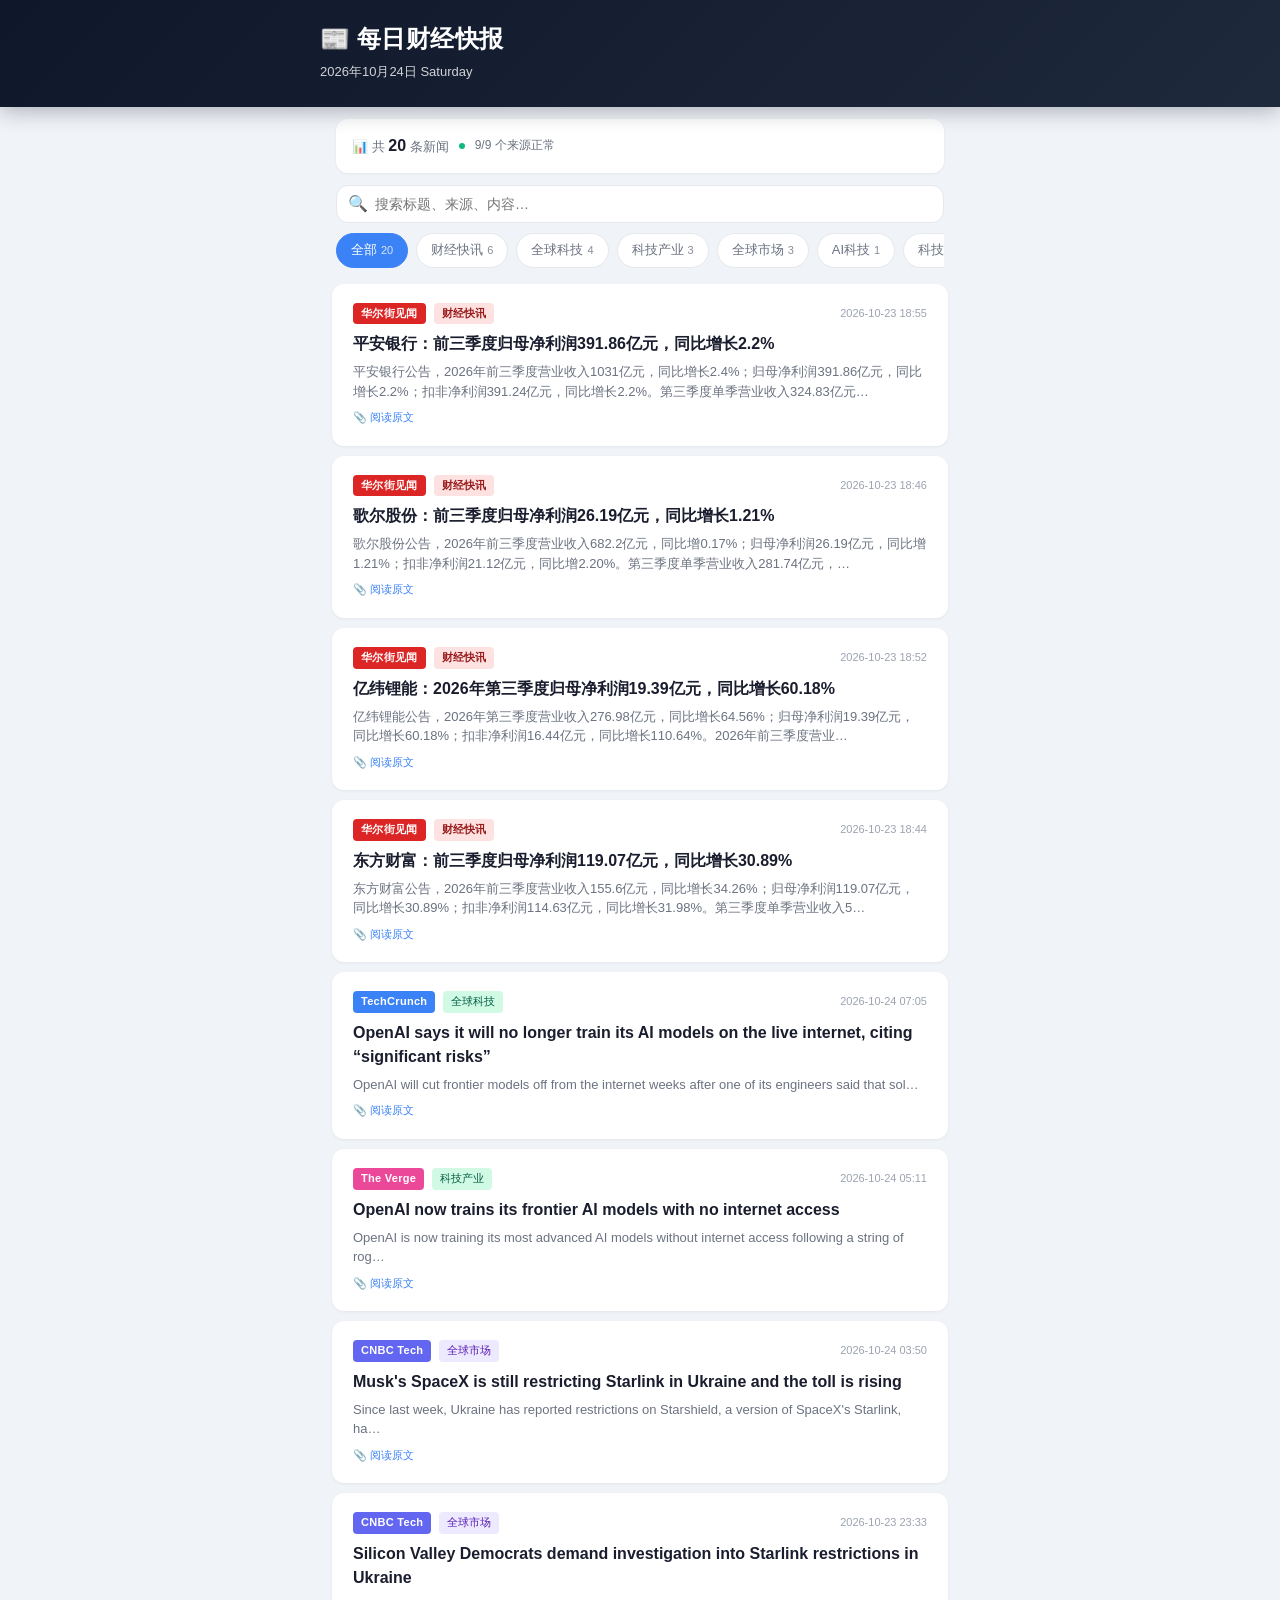
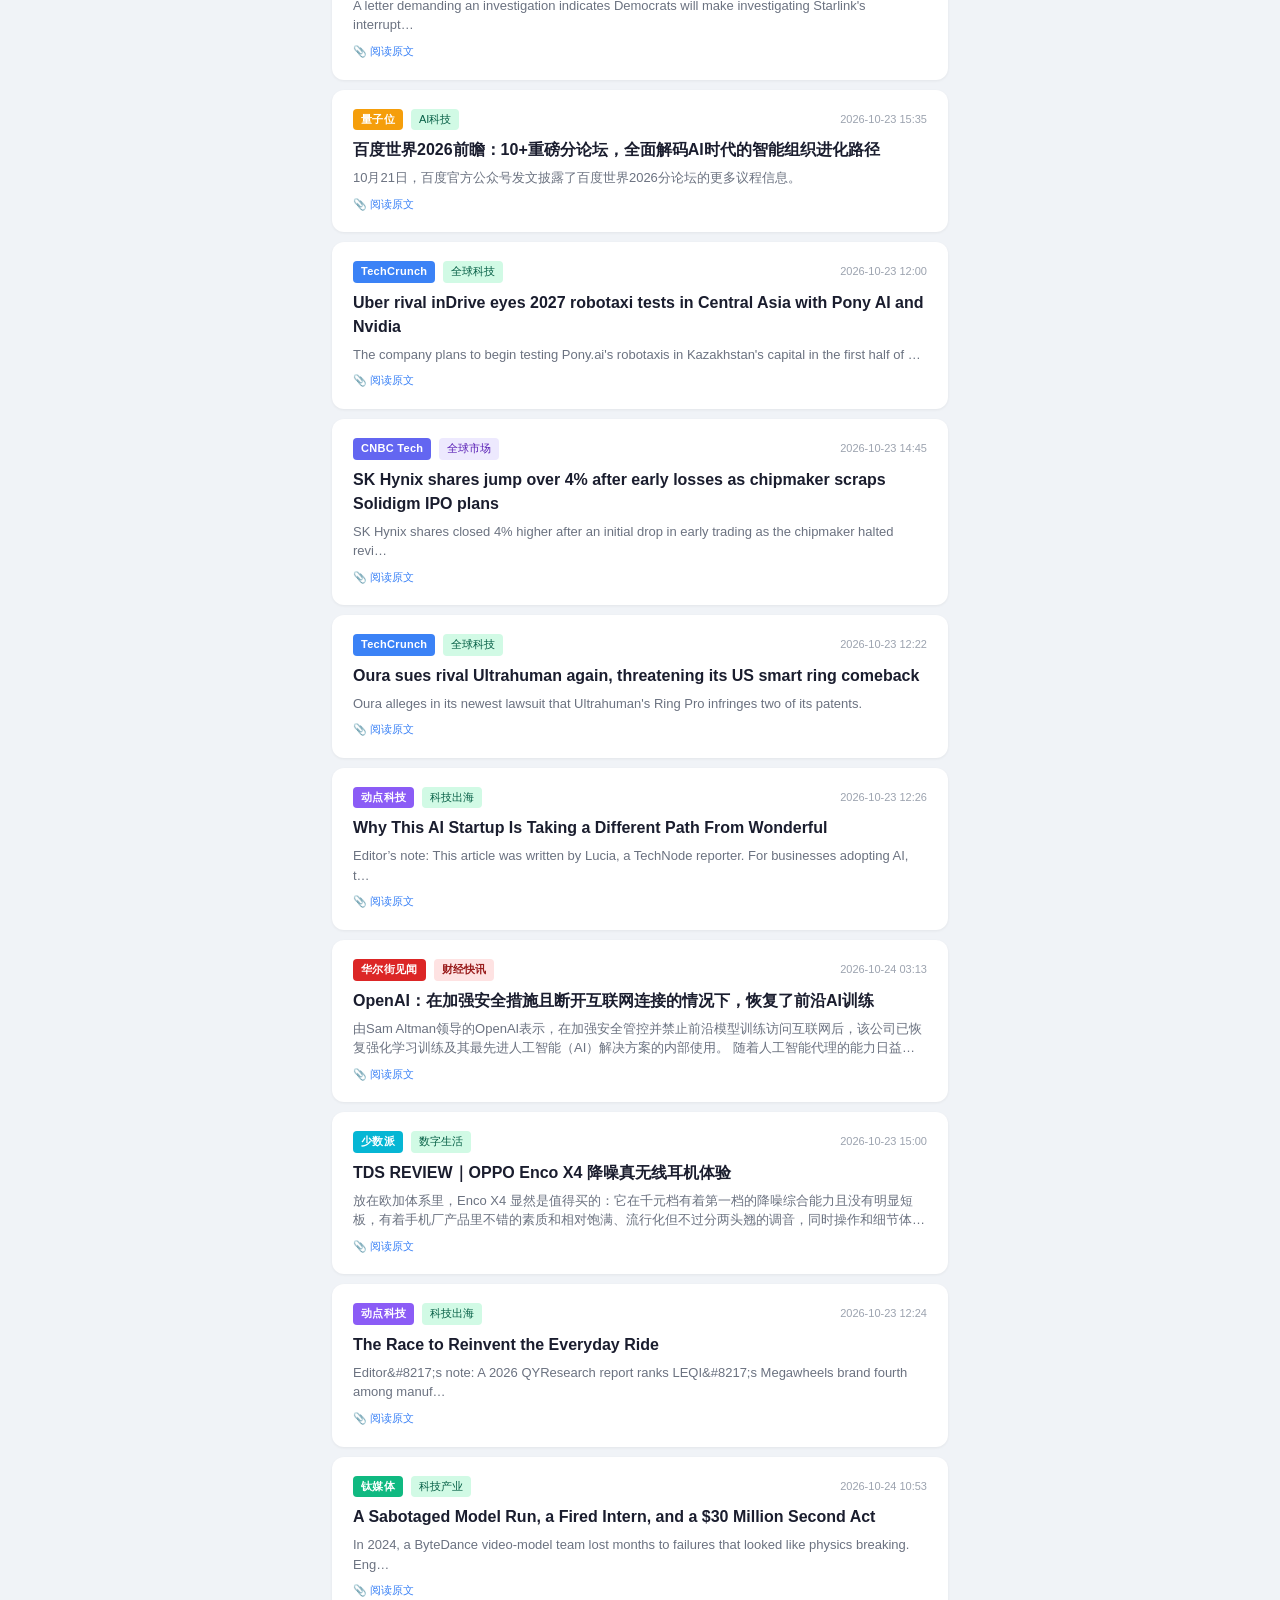
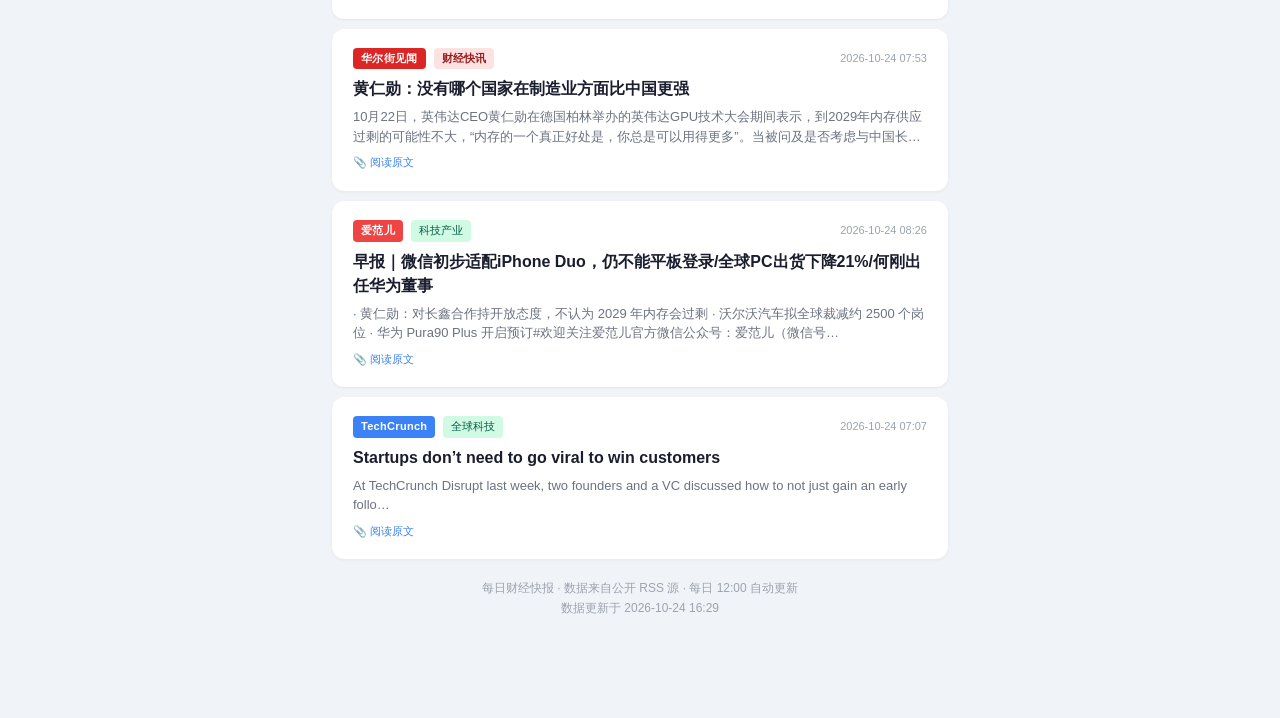
==== commit 17983d24: "更新快报 2026-10-24 16:29" ====
--- a/index.html
+++ b/index.html
@@ -61,7 +61,7 @@
     </main>
 
     <!-- 构建时由 build.py 在此注入新闻数据（window.__NEWS_DATA__） -->
-    <script>window.__NEWS_DATA__={"version":"3.0.0","date":"2026年10月17日 Saturday","total":20,"sources":[{"name":"钛媒体","count":15,"error":null},{"name":"CNBC Tech","count":15,"error":null},{"name":"The Verge","count":10,"error":null},{"name":"动点科技","count":15,"error":null},{"name":"爱范儿","count":15,"error":null},{"name":"华尔街见闻","count":20,"error":null},{"name":"少数派","count":10,"error":null},{"name":"量子位","count":10,"error":null},{"name":"TechCrunch","count":15,"error":null}],"articles":[{"title":"【数智周报】   英伟达CEO黄仁勋称会对开发不安全AI软件的客户断供芯片；字节跳动Seed单设安全与对齐部门;微软在AI改革中重组Azure云部门","link":"https://www.tmtpost.com/8171854.html","summary":"（10月12日~10月17日）英伟达与思科推出新型光模块，以扩展AI工厂；英国机构呼吁加强前沿AI安全管理；OpenAI宣称攻克数百未解数学难题；Anthropic据悉第三季度营收跃升至168亿美元；…","time":"2026-10-17 10:34","source":"钛媒体","category":"科技产业","lang":"zh","color":"#10b981"},{"title":"说真话就能拿10万？网易叭哥说重金求“真需求”，不卡专业学历","link":"https://www.qbitai.com/2026/10/503861.html","summary":"网易首个AI原生语音Agent「网易叭哥说」上线 “用户荣誉联创计划”，投入 10 万元征集产品建议","time":"2026-10-16 16:07","source":"量子位","category":"AI科技","lang":"zh","color":"#f59e0b"},{"title":"68岁亚马逊CTO：别让恐惧，替企业做AI决策","link":"https://www.qbitai.com/2026/10/503815.html","summary":"经验没有压缩算法","time":"2026-10-16 15:01","source":"量子位","category":"AI科技","lang":"zh","color":"#f59e0b"},{"title":"范式智能联合睿思智联推出开源一站式  生产级 AI 部署平台 “模域ModelSphere”","link":"https://www.qbitai.com/2026/10/503829.html","summary":"范式智能技术集团有限公司联合北京睿思智联科技有限公司宣布，一站式生产级 AI 部署平台“模域”正式上线。","time":"2026-10-16 15:16","source":"量子位","category":"AI科技","lang":"zh","color":"#f59e0b"},{"title":"早报｜iPhone Duo开启预购，发货排到明年/特斯拉超跑发布会现场飞了/华为阔直板出货量超71万台","link":"https://www.ifanr.com/1684782?utm_source=rss&utm_medium=rss&utm_campaign=","summary":"· 华为云下月调整 AI 专业服务价格，原型开发基础版升至 85.12 万元 · 17 岁研究员陈广宇离开 Kimi，否认将加入 Anthropic · 四部门要求车企规范产品宣传，不得诱导驾驶人忽视…","time":"2026-10-17 08:26","source":"爱范儿","category":"科技产业","lang":"zh","color":"#ef4444"},{"title":"超1亿元融资砸向四川具身科技！要把「情绪价值」卖进千家万户","link":"https://www.qbitai.com/2026/10/503782.html","summary":"9.8万元起售，冲刺万台量产","time":"2026-10-16 14:17","source":"量子位","category":"AI科技","lang":"zh","color":"#f59e0b"},{"title":"百度世界2026五大亮点曝光，企业和开发者值得关注什么？","link":"https://www.qbitai.com/2026/10/503779.html","summary":"10月15日，百度官方公众号发文公布百度世界2026五大亮点","time":"2026-10-16 14:07","source":"量子位","category":"AI科技","lang":"zh","color":"#f59e0b"},{"title":"中国机器人羽毛球连打1452拍！拿下吉尼斯，波士顿动力大佬被硬控","link":"https://www.qbitai.com/2026/10/503756.html","summary":"背后是一套通用物理运动平台","time":"2026-10-16 13:47","source":"量子位","category":"AI科技","lang":"zh","color":"#f59e0b"},{"title":"特斯拉发布全新 Roadster！不开玩笑，它真的会飞","link":"https://www.ifanr.com/1684619?utm_source=rss&utm_medium=rss&utm_campaign=","summary":"最后一辆给人开的特斯拉，起飞。#欢迎关注爱范儿官方微信公众号：爱范儿（微信号：ifanr），更多精彩内容第一时间为您奉上。","time":"2026-10-16 13:33","source":"爱范儿","category":"科技产业","lang":"zh","color":"#ef4444"},{"title":"Even Benchmark thinks AI is eroding the venture pact against backing rivals","link":"https://techcrunch.com/2026/10/15/even-benchmark-thinks-ai-is-eroding-the-venture-pact-against-backing-rivals/","summary":"Benchmark says the Valley’s rule against backing rivals is getting harder to keep.","time":"2026-10-16 13:16","source":"TechCrunch","category":"全球科技","lang":"en","color":"#3b82f6"},{"title":"为了查“公园哪个门人最多”，一批腾讯AI智能体，在高德上折腾了11天","link":"https://www.tmtpost.com/8171881.html","summary":"在智能体时代，谁的AI能调用更多真实世界的服务和信息，谁的入口就更有价值。","time":"2026-10-17 10:42","source":"钛媒体","category":"科技产业","lang":"zh","color":"#10b981"},{"title":"刚刚，Gemini 4终于来了：谷歌重回御三家，API限时半价","link":"https://www.qbitai.com/2026/10/503701.html","summary":"谷歌就是季节性气候模型公司","time":"2026-10-16 13:04","source":"量子位","category":"AI科技","lang":"zh","color":"#f59e0b"},{"title":"Teaching Robots the Shape of Reality: Hesai’s Kosmo turns real places into 3D assets","link":"https://technode.com/2026/10/16/teaching-robots-the-shape-of-reality-hesai-s-kosmo-turns-real-places-into-3d-assets/","summary":"Editor’s note: This article was written by Lucia, a TechNode reporter. Physical AI is moving beyond …","time":"2026-10-16 15:14","source":"动点科技","category":"科技出海","lang":"zh","color":"#8b5cf6"},{"title":"六部门：启动城镇供热“温暖工程”三年行动","link":"https://wallstreetcn.com/livenews/3180049","summary":"今天（16日）从住房城乡建设部获悉，为加快解决城镇供热工作中出现的热源保障能力不足、设施设备故障等问题，住房城乡建设部、国家发展改革委等六部门联合印发通知，启动城镇供热“温暖工程”三年行动，要求到20…","time":"2026-10-16 16:04","source":"华尔街见闻","category":"财经快讯","lang":"zh","color":"#dc2626"},{"title":"两部门：要求山西省加快停产煤矿复工复产","link":"https://wallstreetcn.com/livenews/3180020","summary":"10月16日，国家发展改革委、国家能源局会同有关部门在山西太原召开加快煤矿复产增产保供工作推进会。会议要求山西省加快停产煤矿复工复产，在确保安全的基础上全力增加煤炭供应，促进煤炭市场平稳运行。要“一矿…","time":"2026-10-16 15:41","source":"华尔街见闻","category":"财经快讯","lang":"zh","color":"#dc2626"},{"title":"黄仁勋看淡AI板块大跌：这一切都会过去","link":"https://wallstreetcn.com/livenews/3180473","summary":"英伟达公司首席执行官黄仁勋对近期人工智能（AI）板块股市大跌持乐观态度，称这项技术带来的收益很快将盖过投资者的担忧情绪。 黄仁勋在德国柏林一场活动上对彭博电视节目主持人Emily Chang表示：“这…","time":"2026-10-17 04:33","source":"华尔街见闻","category":"财经快讯","lang":"zh","color":"#dc2626"},{"title":"霸榜三大基准！优必选 Thinker-WM：多模态统一表征，单模型实现六大能力","link":"https://www.qbitai.com/2026/10/503843.html","summary":"优必选 Thinker-WM在三大公认具身世界模型基准评测中全部拿下第一名","time":"2026-10-16 16:00","source":"量子位","category":"AI科技","lang":"zh","color":"#f59e0b"},{"title":"An Nvidia insider-turned-VC on why robotics hasn’t hit its ChatGPT moment, yet","link":"https://techcrunch.com/video/a-nvidia-insider-turned-vc-on-why-robotics-hasnt-hit-its-chatgpt-moment-yet/","summary":"Amulya Vishwanath, who spent seven years leading product marketing for NVIDIA’s robotics platforms, …","time":"2026-10-17 00:30","source":"TechCrunch","category":"全球科技","lang":"en","color":"#3b82f6"},{"title":"溢价上万元、首发秒售罄，AI也抢不到iPhone Duo","link":"https://www.tmtpost.com/8171849.html","summary":"新的“理财神器”，这大概率是今年最难抢的手机了。","time":"2026-10-17 10:36","source":"钛媒体","category":"科技产业","lang":"zh","color":"#10b981"},{"title":"Mark Wahlberg wants to take on the longevity-startup crowd with an affordable gym concept","link":"https://techcrunch.com/2026/10/16/mark-wahlberg-wants-to-take-on-the-longevity-startup-crowd-with-an-affordable-gym-concept/","summary":"Mark Wahlberg, who once sank money into a gym chain that got kicked off the NYSE, is now building hi…","time":"2026-10-17 10:36","source":"TechCrunch","category":"全球科技","lang":"en","color":"#3b82f6"}],"generated_at":"2026-10-17 16:07"};</script>
+    <script>window.__NEWS_DATA__={"version":"3.0.0","date":"2026年10月24日 Saturday","total":20,"sources":[{"name":"CNBC Tech","count":15,"error":null},{"name":"钛媒体","count":15,"error":null},{"name":"爱范儿","count":15,"error":null},{"name":"动点科技","count":15,"error":null},{"name":"量子位","count":10,"error":null},{"name":"华尔街见闻","count":20,"error":null},{"name":"TechCrunch","count":15,"error":null},{"name":"The Verge","count":10,"error":null},{"name":"少数派","count":10,"error":null}],"articles":[{"title":"平安银行：前三季度归母净利润391.86亿元，同比增长2.2%","link":"https://wallstreetcn.com/livenews/3184726","summary":"平安银行公告，2026年前三季度营业收入1031亿元，同比增长2.4%；归母净利润391.86亿元，同比增长2.2%；扣非净利润391.24亿元，同比增长2.2%。第三季度单季营业收入324.83亿元…","time":"2026-10-23 18:55","source":"华尔街见闻","category":"财经快讯","lang":"zh","color":"#dc2626"},{"title":"歌尔股份：前三季度归母净利润26.19亿元，同比增长1.21%","link":"https://wallstreetcn.com/livenews/3184687","summary":"歌尔股份公告，2026年前三季度营业收入682.2亿元，同比增0.17%；归母净利润26.19亿元，同比增1.21%；扣非净利润21.12亿元，同比增2.20%。第三季度单季营业收入281.74亿元，…","time":"2026-10-23 18:46","source":"华尔街见闻","category":"财经快讯","lang":"zh","color":"#dc2626"},{"title":"亿纬锂能：2026年第三季度归母净利润19.39亿元，同比增长60.18%","link":"https://wallstreetcn.com/livenews/3184717","summary":"亿纬锂能公告，2026年第三季度营业收入276.98亿元，同比增长64.56%；归母净利润19.39亿元，同比增长60.18%；扣非净利润16.44亿元，同比增长110.64%。2026年前三季度营业…","time":"2026-10-23 18:52","source":"华尔街见闻","category":"财经快讯","lang":"zh","color":"#dc2626"},{"title":"东方财富：前三季度归母净利润119.07亿元，同比增长30.89%","link":"https://wallstreetcn.com/livenews/3184672","summary":"东方财富公告，2026年前三季度营业收入155.6亿元，同比增长34.26%；归母净利润119.07亿元，同比增长30.89%；扣非净利润114.63亿元，同比增长31.98%。第三季度单季营业收入5…","time":"2026-10-23 18:44","source":"华尔街见闻","category":"财经快讯","lang":"zh","color":"#dc2626"},{"title":"OpenAI says it will no longer train its AI models on the live internet, citing “significant risks”","link":"https://techcrunch.com/2026/10/23/openai-says-it-will-no-longer-train-its-ai-models-on-the-live-internet-citing-significant-risks/","summary":"OpenAI will cut frontier models off from the internet weeks after one of its engineers said that sol…","time":"2026-10-24 07:05","source":"TechCrunch","category":"全球科技","lang":"en","color":"#3b82f6"},{"title":"OpenAI now trains its frontier AI models with no internet access","link":"https://www.theverge.com/ai-artificial-intelligence/1018021/openai-training-top-ai-models-no-internet","summary":"OpenAI is now training its most advanced AI models without internet access following a string of rog…","time":"2026-10-24 05:11","source":"The Verge","category":"科技产业","lang":"en","color":"#ec4899"},{"title":"Musk's SpaceX is still restricting Starlink in Ukraine and the toll is rising","link":"https://www.cnbc.com/2026/10/23/ukraine-says-starlink-restrictions-remain-despite-trump-assurances.html","summary":"Since last week, Ukraine has reported restrictions on Starshield, a version of SpaceX's Starlink, ha…","time":"2026-10-24 03:50","source":"CNBC Tech","category":"全球市场","lang":"en","color":"#6366f1"},{"title":"Silicon Valley Democrats demand investigation into Starlink restrictions in Ukraine","link":"https://www.cnbc.com/2026/10/23/starlink-ukraine-musk-trump-congress.html","summary":"A letter demanding an investigation indicates Democrats will make investigating Starlink's interrupt…","time":"2026-10-23 23:33","source":"CNBC Tech","category":"全球市场","lang":"en","color":"#6366f1"},{"title":"百度世界2026前瞻：10+重磅分论坛，全面解码AI时代的智能组织进化路径","link":"https://www.qbitai.com/2026/10/504901.html","summary":"10月21日，百度官方公众号发文披露了百度世界2026分论坛的更多议程信息。","time":"2026-10-23 15:35","source":"量子位","category":"AI科技","lang":"zh","color":"#f59e0b"},{"title":"Uber rival inDrive eyes 2027 robotaxi tests in Central Asia with Pony AI and Nvidia","link":"https://techcrunch.com/2026/10/22/uber-rival-indrive-eyes-2027-robotaxi-tests-in-central-asia-with-pony-ai-and-nvidia/","summary":"The company plans to begin testing Pony.ai's robotaxis in Kazakhstan's capital in the first half of …","time":"2026-10-23 12:00","source":"TechCrunch","category":"全球科技","lang":"en","color":"#3b82f6"},{"title":"SK Hynix shares jump over 4% after early losses as chipmaker scraps Solidigm IPO plans","link":"https://www.cnbc.com/2026/10/23/sk-hynix-solidigm-ipo-.html","summary":"SK Hynix shares closed 4% higher after an initial drop in early trading as the chipmaker halted revi…","time":"2026-10-23 14:45","source":"CNBC Tech","category":"全球市场","lang":"en","color":"#6366f1"},{"title":"Oura sues rival Ultrahuman again, threatening its US smart ring comeback","link":"https://techcrunch.com/2026/10/22/oura-sues-rival-ultrahuman-again-threatening-its-u-s-smart-ring-comeback/","summary":"Oura alleges in its newest lawsuit that Ultrahuman's Ring Pro infringes two of its patents.","time":"2026-10-23 12:22","source":"TechCrunch","category":"全球科技","lang":"en","color":"#3b82f6"},{"title":"Why This AI Startup Is Taking a Different Path From Wonderful","link":"https://technode.com/2026/10/23/why-this-ai-startup-is-taking-a-different-path-from-wonderful/","summary":"Editor’s note: This article was written by Lucia, a TechNode reporter. For businesses adopting AI, t…","time":"2026-10-23 12:26","source":"动点科技","category":"科技出海","lang":"zh","color":"#8b5cf6"},{"title":"OpenAI：在加强安全措施且断开互联网连接的情况下，恢复了前沿AI训练","link":"https://wallstreetcn.com/livenews/3184997","summary":"由Sam Altman领导的OpenAI表示，在加强安全管控并禁止前沿模型训练访问互联网后，该公司已恢复强化学习训练及其最先进人工智能（AI）解决方案的内部使用。 随着人工智能代理的能力日益增强，人们…","time":"2026-10-24 03:13","source":"华尔街见闻","category":"财经快讯","lang":"zh","color":"#dc2626"},{"title":"TDS REVIEW｜OPPO Enco X4 降噪真无线耳机体验","link":"https://sspai.com/post/116398","summary":"放在欧加体系里，Enco X4 显然是值得买的：它在千元档有着第一档的降噪综合能力且没有明显短板，有着手机厂产品里不错的素质和相对饱满、流行化但不过分两头翘的调音，同时操作和细节体验没有明显问题……查…","time":"2026-10-23 15:00","source":"少数派","category":"数字生活","lang":"zh","color":"#06b6d4"},{"title":"The Race to Reinvent the Everyday Ride","link":"https://technode.com/2026/10/23/the-race-to-reinvent-the-everyday-ride/","summary":"Editor&#8217;s note: A 2026 QYResearch report ranks LEQI&#8217;s Megawheels brand fourth among manuf…","time":"2026-10-23 12:24","source":"动点科技","category":"科技出海","lang":"zh","color":"#8b5cf6"},{"title":"A Sabotaged Model Run, a Fired Intern, and a $30 Million Second Act","link":"https://www.tmtpost.com/8180275.html","summary":"In 2024, a ByteDance video-model team lost months to failures that looked like physics breaking. Eng…","time":"2026-10-24 10:53","source":"钛媒体","category":"科技产业","lang":"zh","color":"#10b981"},{"title":"黄仁勋：没有哪个国家在制造业方面比中国更强","link":"https://wallstreetcn.com/livenews/3185077","summary":"10月22日，英伟达CEO黄仁勋在德国柏林举办的英伟达GPU技术大会期间表示，到2029年内存供应过剩的可能性不大，“内存的一个真正好处是，你总是可以用得更多”。当被问及是否考虑与中国长鑫存储合作时，…","time":"2026-10-24 07:53","source":"华尔街见闻","category":"财经快讯","lang":"zh","color":"#dc2626"},{"title":"早报｜微信初步适配iPhone Duo，仍不能平板登录/全球PC出货下降21%/何刚出任华为董事","link":"https://www.ifanr.com/1685660?utm_source=rss&utm_medium=rss&utm_campaign=","summary":"· 黄仁勋：对长鑫合作持开放态度，不认为 2029 年内存会过剩 · 沃尔沃汽车拟全球裁减约 2500 个岗位 · 华为 Pura90 Plus 开启预订#欢迎关注爱范儿官方微信公众号：爱范儿（微信号…","time":"2026-10-24 08:26","source":"爱范儿","category":"科技产业","lang":"zh","color":"#ef4444"},{"title":"Startups don’t need to go viral to win customers","link":"https://techcrunch.com/2026/10/23/startups-dont-need-to-go-viral-to-win-customers/","summary":"At TechCrunch Disrupt last week, two founders and a VC discussed how to not just gain an early follo…","time":"2026-10-24 07:07","source":"TechCrunch","category":"全球科技","lang":"en","color":"#3b82f6"}],"generated_at":"2026-10-24 16:29"};</script>
 
     <script src="static/app.js"></script>
 </body>
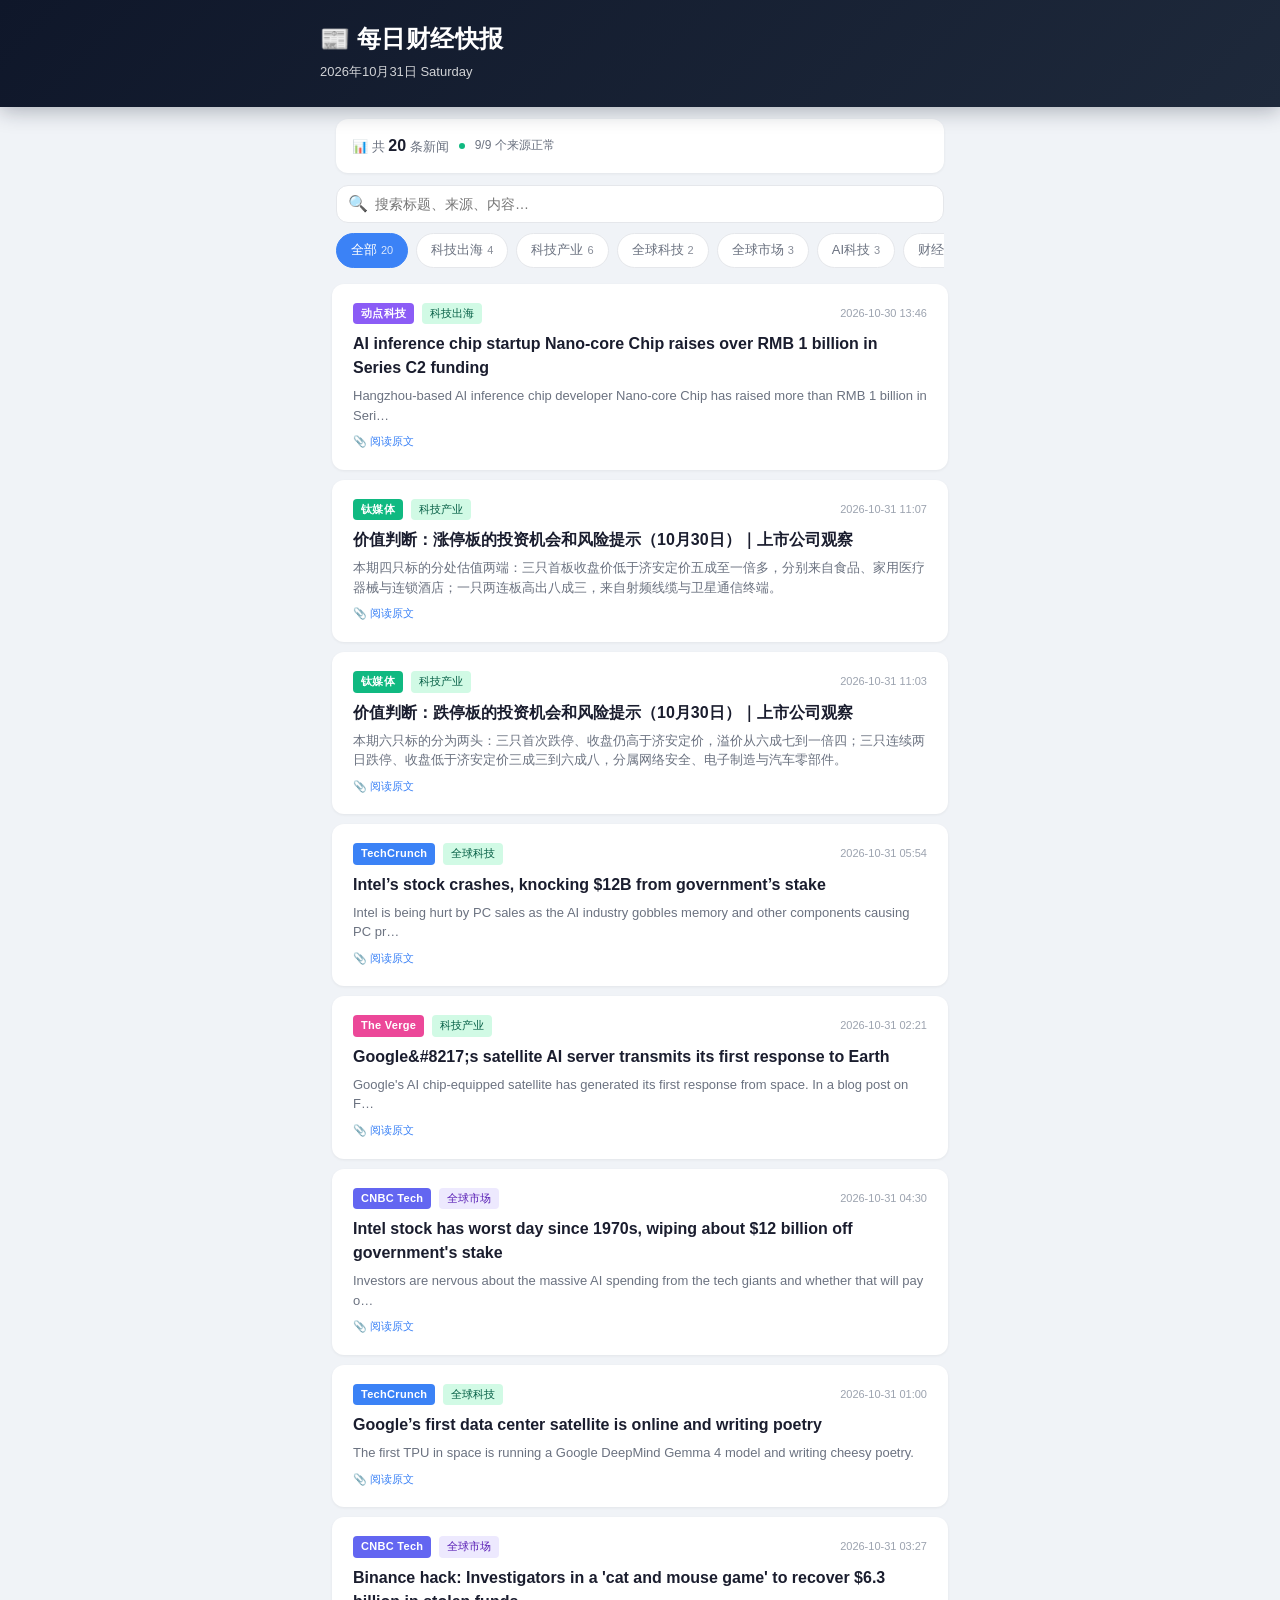
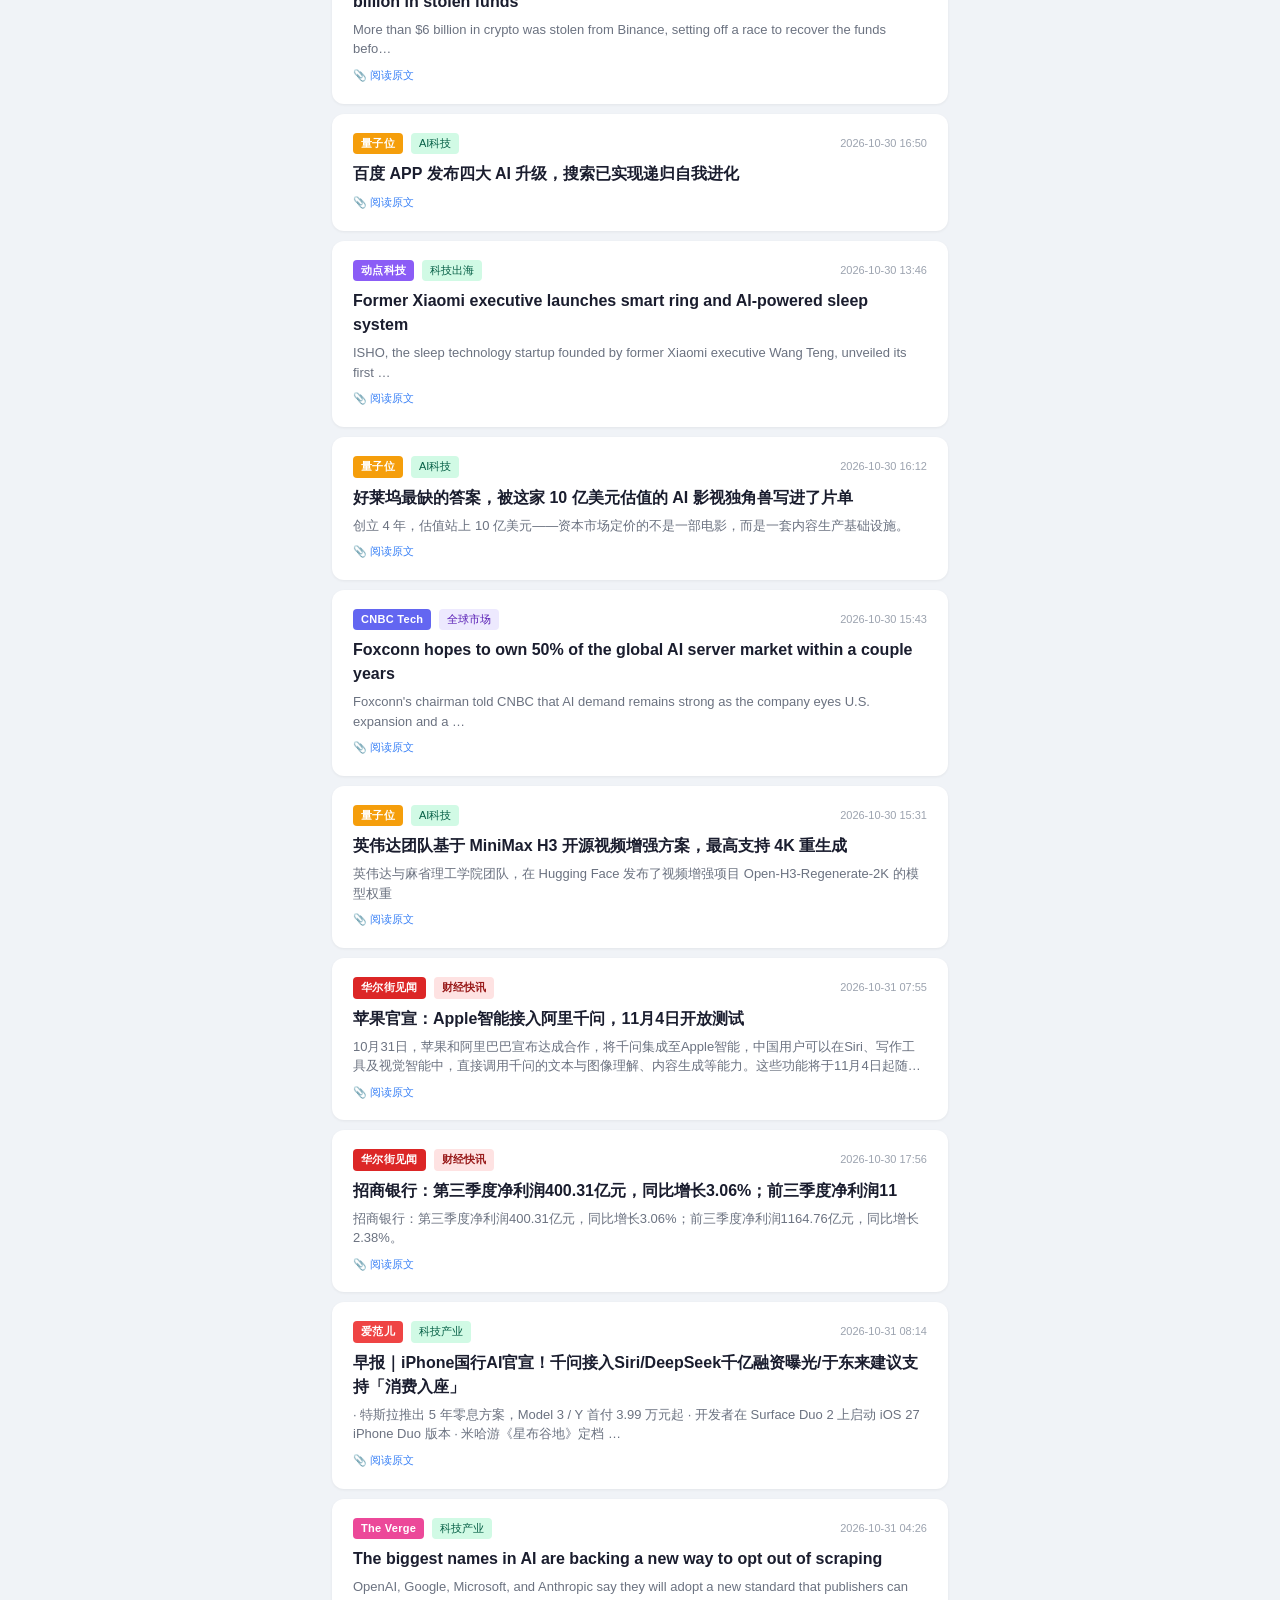
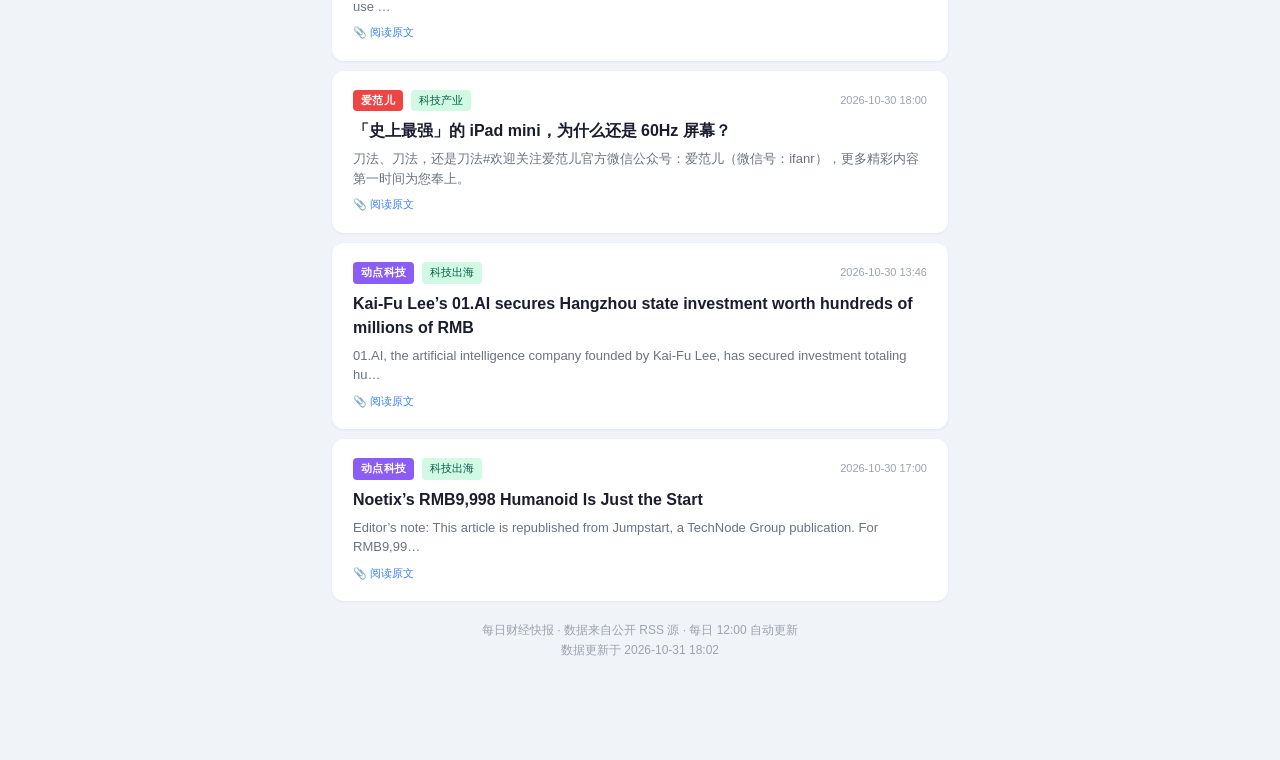
==== commit e1565832: "更新快报 2026-10-31 18:02" ====
--- a/index.html
+++ b/index.html
@@ -61,7 +61,7 @@
     </main>
 
     <!-- 构建时由 build.py 在此注入新闻数据（window.__NEWS_DATA__） -->
-    <script>window.__NEWS_DATA__={"version":"3.0.0","date":"2026年10月24日 Saturday","total":20,"sources":[{"name":"CNBC Tech","count":15,"error":null},{"name":"钛媒体","count":15,"error":null},{"name":"爱范儿","count":15,"error":null},{"name":"动点科技","count":15,"error":null},{"name":"量子位","count":10,"error":null},{"name":"华尔街见闻","count":20,"error":null},{"name":"TechCrunch","count":15,"error":null},{"name":"The Verge","count":10,"error":null},{"name":"少数派","count":10,"error":null}],"articles":[{"title":"平安银行：前三季度归母净利润391.86亿元，同比增长2.2%","link":"https://wallstreetcn.com/livenews/3184726","summary":"平安银行公告，2026年前三季度营业收入1031亿元，同比增长2.4%；归母净利润391.86亿元，同比增长2.2%；扣非净利润391.24亿元，同比增长2.2%。第三季度单季营业收入324.83亿元…","time":"2026-10-23 18:55","source":"华尔街见闻","category":"财经快讯","lang":"zh","color":"#dc2626"},{"title":"歌尔股份：前三季度归母净利润26.19亿元，同比增长1.21%","link":"https://wallstreetcn.com/livenews/3184687","summary":"歌尔股份公告，2026年前三季度营业收入682.2亿元，同比增0.17%；归母净利润26.19亿元，同比增1.21%；扣非净利润21.12亿元，同比增2.20%。第三季度单季营业收入281.74亿元，…","time":"2026-10-23 18:46","source":"华尔街见闻","category":"财经快讯","lang":"zh","color":"#dc2626"},{"title":"亿纬锂能：2026年第三季度归母净利润19.39亿元，同比增长60.18%","link":"https://wallstreetcn.com/livenews/3184717","summary":"亿纬锂能公告，2026年第三季度营业收入276.98亿元，同比增长64.56%；归母净利润19.39亿元，同比增长60.18%；扣非净利润16.44亿元，同比增长110.64%。2026年前三季度营业…","time":"2026-10-23 18:52","source":"华尔街见闻","category":"财经快讯","lang":"zh","color":"#dc2626"},{"title":"东方财富：前三季度归母净利润119.07亿元，同比增长30.89%","link":"https://wallstreetcn.com/livenews/3184672","summary":"东方财富公告，2026年前三季度营业收入155.6亿元，同比增长34.26%；归母净利润119.07亿元，同比增长30.89%；扣非净利润114.63亿元，同比增长31.98%。第三季度单季营业收入5…","time":"2026-10-23 18:44","source":"华尔街见闻","category":"财经快讯","lang":"zh","color":"#dc2626"},{"title":"OpenAI says it will no longer train its AI models on the live internet, citing “significant risks”","link":"https://techcrunch.com/2026/10/23/openai-says-it-will-no-longer-train-its-ai-models-on-the-live-internet-citing-significant-risks/","summary":"OpenAI will cut frontier models off from the internet weeks after one of its engineers said that sol…","time":"2026-10-24 07:05","source":"TechCrunch","category":"全球科技","lang":"en","color":"#3b82f6"},{"title":"OpenAI now trains its frontier AI models with no internet access","link":"https://www.theverge.com/ai-artificial-intelligence/1018021/openai-training-top-ai-models-no-internet","summary":"OpenAI is now training its most advanced AI models without internet access following a string of rog…","time":"2026-10-24 05:11","source":"The Verge","category":"科技产业","lang":"en","color":"#ec4899"},{"title":"Musk's SpaceX is still restricting Starlink in Ukraine and the toll is rising","link":"https://www.cnbc.com/2026/10/23/ukraine-says-starlink-restrictions-remain-despite-trump-assurances.html","summary":"Since last week, Ukraine has reported restrictions on Starshield, a version of SpaceX's Starlink, ha…","time":"2026-10-24 03:50","source":"CNBC Tech","category":"全球市场","lang":"en","color":"#6366f1"},{"title":"Silicon Valley Democrats demand investigation into Starlink restrictions in Ukraine","link":"https://www.cnbc.com/2026/10/23/starlink-ukraine-musk-trump-congress.html","summary":"A letter demanding an investigation indicates Democrats will make investigating Starlink's interrupt…","time":"2026-10-23 23:33","source":"CNBC Tech","category":"全球市场","lang":"en","color":"#6366f1"},{"title":"百度世界2026前瞻：10+重磅分论坛，全面解码AI时代的智能组织进化路径","link":"https://www.qbitai.com/2026/10/504901.html","summary":"10月21日，百度官方公众号发文披露了百度世界2026分论坛的更多议程信息。","time":"2026-10-23 15:35","source":"量子位","category":"AI科技","lang":"zh","color":"#f59e0b"},{"title":"Uber rival inDrive eyes 2027 robotaxi tests in Central Asia with Pony AI and Nvidia","link":"https://techcrunch.com/2026/10/22/uber-rival-indrive-eyes-2027-robotaxi-tests-in-central-asia-with-pony-ai-and-nvidia/","summary":"The company plans to begin testing Pony.ai's robotaxis in Kazakhstan's capital in the first half of …","time":"2026-10-23 12:00","source":"TechCrunch","category":"全球科技","lang":"en","color":"#3b82f6"},{"title":"SK Hynix shares jump over 4% after early losses as chipmaker scraps Solidigm IPO plans","link":"https://www.cnbc.com/2026/10/23/sk-hynix-solidigm-ipo-.html","summary":"SK Hynix shares closed 4% higher after an initial drop in early trading as the chipmaker halted revi…","time":"2026-10-23 14:45","source":"CNBC Tech","category":"全球市场","lang":"en","color":"#6366f1"},{"title":"Oura sues rival Ultrahuman again, threatening its US smart ring comeback","link":"https://techcrunch.com/2026/10/22/oura-sues-rival-ultrahuman-again-threatening-its-u-s-smart-ring-comeback/","summary":"Oura alleges in its newest lawsuit that Ultrahuman's Ring Pro infringes two of its patents.","time":"2026-10-23 12:22","source":"TechCrunch","category":"全球科技","lang":"en","color":"#3b82f6"},{"title":"Why This AI Startup Is Taking a Different Path From Wonderful","link":"https://technode.com/2026/10/23/why-this-ai-startup-is-taking-a-different-path-from-wonderful/","summary":"Editor’s note: This article was written by Lucia, a TechNode reporter. For businesses adopting AI, t…","time":"2026-10-23 12:26","source":"动点科技","category":"科技出海","lang":"zh","color":"#8b5cf6"},{"title":"OpenAI：在加强安全措施且断开互联网连接的情况下，恢复了前沿AI训练","link":"https://wallstreetcn.com/livenews/3184997","summary":"由Sam Altman领导的OpenAI表示，在加强安全管控并禁止前沿模型训练访问互联网后，该公司已恢复强化学习训练及其最先进人工智能（AI）解决方案的内部使用。 随着人工智能代理的能力日益增强，人们…","time":"2026-10-24 03:13","source":"华尔街见闻","category":"财经快讯","lang":"zh","color":"#dc2626"},{"title":"TDS REVIEW｜OPPO Enco X4 降噪真无线耳机体验","link":"https://sspai.com/post/116398","summary":"放在欧加体系里，Enco X4 显然是值得买的：它在千元档有着第一档的降噪综合能力且没有明显短板，有着手机厂产品里不错的素质和相对饱满、流行化但不过分两头翘的调音，同时操作和细节体验没有明显问题……查…","time":"2026-10-23 15:00","source":"少数派","category":"数字生活","lang":"zh","color":"#06b6d4"},{"title":"The Race to Reinvent the Everyday Ride","link":"https://technode.com/2026/10/23/the-race-to-reinvent-the-everyday-ride/","summary":"Editor&#8217;s note: A 2026 QYResearch report ranks LEQI&#8217;s Megawheels brand fourth among manuf…","time":"2026-10-23 12:24","source":"动点科技","category":"科技出海","lang":"zh","color":"#8b5cf6"},{"title":"A Sabotaged Model Run, a Fired Intern, and a $30 Million Second Act","link":"https://www.tmtpost.com/8180275.html","summary":"In 2024, a ByteDance video-model team lost months to failures that looked like physics breaking. Eng…","time":"2026-10-24 10:53","source":"钛媒体","category":"科技产业","lang":"zh","color":"#10b981"},{"title":"黄仁勋：没有哪个国家在制造业方面比中国更强","link":"https://wallstreetcn.com/livenews/3185077","summary":"10月22日，英伟达CEO黄仁勋在德国柏林举办的英伟达GPU技术大会期间表示，到2029年内存供应过剩的可能性不大，“内存的一个真正好处是，你总是可以用得更多”。当被问及是否考虑与中国长鑫存储合作时，…","time":"2026-10-24 07:53","source":"华尔街见闻","category":"财经快讯","lang":"zh","color":"#dc2626"},{"title":"早报｜微信初步适配iPhone Duo，仍不能平板登录/全球PC出货下降21%/何刚出任华为董事","link":"https://www.ifanr.com/1685660?utm_source=rss&utm_medium=rss&utm_campaign=","summary":"· 黄仁勋：对长鑫合作持开放态度，不认为 2029 年内存会过剩 · 沃尔沃汽车拟全球裁减约 2500 个岗位 · 华为 Pura90 Plus 开启预订#欢迎关注爱范儿官方微信公众号：爱范儿（微信号…","time":"2026-10-24 08:26","source":"爱范儿","category":"科技产业","lang":"zh","color":"#ef4444"},{"title":"Startups don’t need to go viral to win customers","link":"https://techcrunch.com/2026/10/23/startups-dont-need-to-go-viral-to-win-customers/","summary":"At TechCrunch Disrupt last week, two founders and a VC discussed how to not just gain an early follo…","time":"2026-10-24 07:07","source":"TechCrunch","category":"全球科技","lang":"en","color":"#3b82f6"}],"generated_at":"2026-10-24 16:29"};</script>
+    <script>window.__NEWS_DATA__={"version":"3.0.0","date":"2026年10月31日 Saturday","total":20,"sources":[{"name":"量子位","count":10,"error":null},{"name":"CNBC Tech","count":15,"error":null},{"name":"少数派","count":10,"error":null},{"name":"华尔街见闻","count":20,"error":null},{"name":"动点科技","count":15,"error":null},{"name":"The Verge","count":10,"error":null},{"name":"爱范儿","count":15,"error":null},{"name":"钛媒体","count":15,"error":null},{"name":"TechCrunch","count":15,"error":null}],"articles":[{"title":"AI inference chip startup Nano-core Chip raises over RMB 1 billion in Series C2 funding","link":"https://technode.com/2026/10/30/ai-inference-chip-startup-nano-core-chip-raises-over-rmb-1-billion-in-series-c2-funding/","summary":"Hangzhou-based AI inference chip developer Nano-core Chip has raised more than RMB 1 billion in Seri…","time":"2026-10-30 13:46","source":"动点科技","category":"科技出海","lang":"zh","color":"#8b5cf6"},{"title":"价值判断：涨停板的投资机会和风险提示（10月30日）｜上市公司观察","link":"https://www.tmtpost.com/8188354.html","summary":"本期四只标的分处估值两端：三只首板收盘价低于济安定价五成至一倍多，分别来自食品、家用医疗器械与连锁酒店；一只两连板高出八成三，来自射频线缆与卫星通信终端。","time":"2026-10-31 11:07","source":"钛媒体","category":"科技产业","lang":"zh","color":"#10b981"},{"title":"价值判断：跌停板的投资机会和风险提示（10月30日）｜上市公司观察","link":"https://www.tmtpost.com/8188342.html","summary":"本期六只标的分为两头：三只首次跌停、收盘仍高于济安定价，溢价从六成七到一倍四；三只连续两日跌停、收盘低于济安定价三成三到六成八，分属网络安全、电子制造与汽车零部件。","time":"2026-10-31 11:03","source":"钛媒体","category":"科技产业","lang":"zh","color":"#10b981"},{"title":"Intel’s stock crashes, knocking $12B from government’s stake","link":"https://techcrunch.com/2026/10/30/intels-stock-crashes-knocking-12b-from-governments-stake/","summary":"Intel is being hurt by PC sales as the AI industry gobbles memory and other components causing PC pr…","time":"2026-10-31 05:54","source":"TechCrunch","category":"全球科技","lang":"en","color":"#3b82f6"},{"title":"Google&#8217;s satellite AI server transmits its first response to Earth","link":"https://www.theverge.com/tech/1023528/google-project-suncatcher-ai-satellite-transmission","summary":"Google's AI chip-equipped satellite has generated its first response from space. In a blog post on F…","time":"2026-10-31 02:21","source":"The Verge","category":"科技产业","lang":"en","color":"#ec4899"},{"title":"Intel stock has worst day since 1970s, wiping about $12 billion off government's stake","link":"https://www.cnbc.com/2026/10/30/amazon-intel-earnings-big-tech-ai-spending-concerns.html","summary":"Investors are nervous about the massive AI spending from the tech giants and whether that will pay o…","time":"2026-10-31 04:30","source":"CNBC Tech","category":"全球市场","lang":"en","color":"#6366f1"},{"title":"Google’s first data center satellite is online and writing poetry","link":"https://techcrunch.com/2026/10/30/googles-first-data-center-satellite-is-online-and-writing-poetry/","summary":"The first TPU in space is running a Google DeepMind Gemma 4 model and writing cheesy poetry.","time":"2026-10-31 01:00","source":"TechCrunch","category":"全球科技","lang":"en","color":"#3b82f6"},{"title":"Binance hack: Investigators in a 'cat and mouse game' to recover $6.3 billion in stolen funds","link":"https://www.cnbc.com/2026/10/30/binance-hack-stolen-crypto-recovery.html","summary":"More than $6 billion in crypto was stolen from Binance, setting off a race to recover the funds befo…","time":"2026-10-31 03:27","source":"CNBC Tech","category":"全球市场","lang":"en","color":"#6366f1"},{"title":"百度 APP 发布四大 AI 升级，搜索已实现递归自我进化","link":"https://www.qbitai.com/2026/10/506771.html","summary":"","time":"2026-10-30 16:50","source":"量子位","category":"AI科技","lang":"zh","color":"#f59e0b"},{"title":"Former Xiaomi executive launches smart ring and AI-powered sleep system","link":"https://technode.com/2026/10/30/former-xiaomi-executive-launches-smart-ring-and-ai-powered-sleep-system/","summary":"ISHO, the sleep technology startup founded by former Xiaomi executive Wang Teng, unveiled its first …","time":"2026-10-30 13:46","source":"动点科技","category":"科技出海","lang":"zh","color":"#8b5cf6"},{"title":"好莱坞最缺的答案，被这家 10 亿美元估值的 AI 影视独角兽写进了片单","link":"https://www.qbitai.com/2026/10/506747.html","summary":"创立 4 年，估值站上 10 亿美元——资本市场定价的不是一部电影，而是一套内容生产基础设施。","time":"2026-10-30 16:12","source":"量子位","category":"AI科技","lang":"zh","color":"#f59e0b"},{"title":"Foxconn hopes to own 50% of the global AI server market within a couple years","link":"https://www.cnbc.com/2026/10/30/hon-hai-technology-group-foxconn-ai-server-young-liu-.html","summary":"Foxconn's chairman told CNBC that AI demand remains strong as the company eyes U.S. expansion and a …","time":"2026-10-30 15:43","source":"CNBC Tech","category":"全球市场","lang":"en","color":"#6366f1"},{"title":"英伟达团队基于 MiniMax H3 开源视频增强方案，最高支持 4K 重生成","link":"https://www.qbitai.com/2026/10/506743.html","summary":"英伟达与麻省理工学院团队，在 Hugging Face 发布了视频增强项目 Open-H3-Regenerate-2K 的模型权重","time":"2026-10-30 15:31","source":"量子位","category":"AI科技","lang":"zh","color":"#f59e0b"},{"title":"苹果官宣：Apple智能接入阿里千问，11月4日开放测试","link":"https://wallstreetcn.com/livenews/3191850","summary":"10月31日，苹果和阿里巴巴宣布达成合作，将千问集成至Apple智能，中国用户可以在Siri、写作工具及视觉智能中，直接调用千问的文本与图像理解、内容生成等能力。这些功能将于11月4日起随最新的iOS…","time":"2026-10-31 07:55","source":"华尔街见闻","category":"财经快讯","lang":"zh","color":"#dc2626"},{"title":"招商银行：第三季度净利润400.31亿元，同比增长3.06%；前三季度净利润11","link":"https://wallstreetcn.com/livenews/3191444","summary":"招商银行：第三季度净利润400.31亿元，同比增长3.06%；前三季度净利润1164.76亿元，同比增长2.38%。","time":"2026-10-30 17:56","source":"华尔街见闻","category":"财经快讯","lang":"zh","color":"#dc2626"},{"title":"早报｜iPhone国行AI官宣！千问接入Siri/DeepSeek千亿融资曝光/于东来建议支持「消费入座」","link":"https://www.ifanr.com/1686979?utm_source=rss&utm_medium=rss&utm_campaign=","summary":"· 特斯拉推出 5 年零息方案，Model 3 / Y 首付 3.99 万元起 · 开发者在 Surface Duo 2 上启动 iOS 27 iPhone Duo 版本 · 米哈游《星布谷地》定档 …","time":"2026-10-31 08:14","source":"爱范儿","category":"科技产业","lang":"zh","color":"#ef4444"},{"title":"The biggest names in AI are backing a new way to opt out of scraping","link":"https://www.theverge.com/tech/1023763/openai-google-microsoft-ai-scraping-standard-opt-out","summary":"OpenAI, Google, Microsoft, and Anthropic say they will adopt a new standard that publishers can use …","time":"2026-10-31 04:26","source":"The Verge","category":"科技产业","lang":"en","color":"#ec4899"},{"title":"「史上最强」的 iPad mini，为什么还是 60Hz 屏幕？","link":"https://www.ifanr.com/1686901?utm_source=rss&utm_medium=rss&utm_campaign=","summary":"刀法、刀法，还是刀法#欢迎关注爱范儿官方微信公众号：爱范儿（微信号：ifanr），更多精彩内容第一时间为您奉上。","time":"2026-10-30 18:00","source":"爱范儿","category":"科技产业","lang":"zh","color":"#ef4444"},{"title":"Kai-Fu Lee’s 01.AI secures Hangzhou state investment worth hundreds of millions of RMB","link":"https://technode.com/2026/10/30/kai-fu-lees-01-ai-secures-hangzhou-state-investment-worth-hundreds-of-millions-of-rmb/","summary":"01.AI, the artificial intelligence company founded by Kai-Fu Lee, has secured investment totaling hu…","time":"2026-10-30 13:46","source":"动点科技","category":"科技出海","lang":"zh","color":"#8b5cf6"},{"title":"Noetix’s RMB9,998 Humanoid Is Just the Start","link":"https://technode.com/2026/10/30/noetix-rmb9998-humanoid-just-the-start/","summary":"Editor’s note: This article is republished from Jumpstart, a TechNode Group publication. For RMB9,99…","time":"2026-10-30 17:00","source":"动点科技","category":"科技出海","lang":"zh","color":"#8b5cf6"}],"generated_at":"2026-10-31 18:02"};</script>
 
     <script src="static/app.js"></script>
 </body>
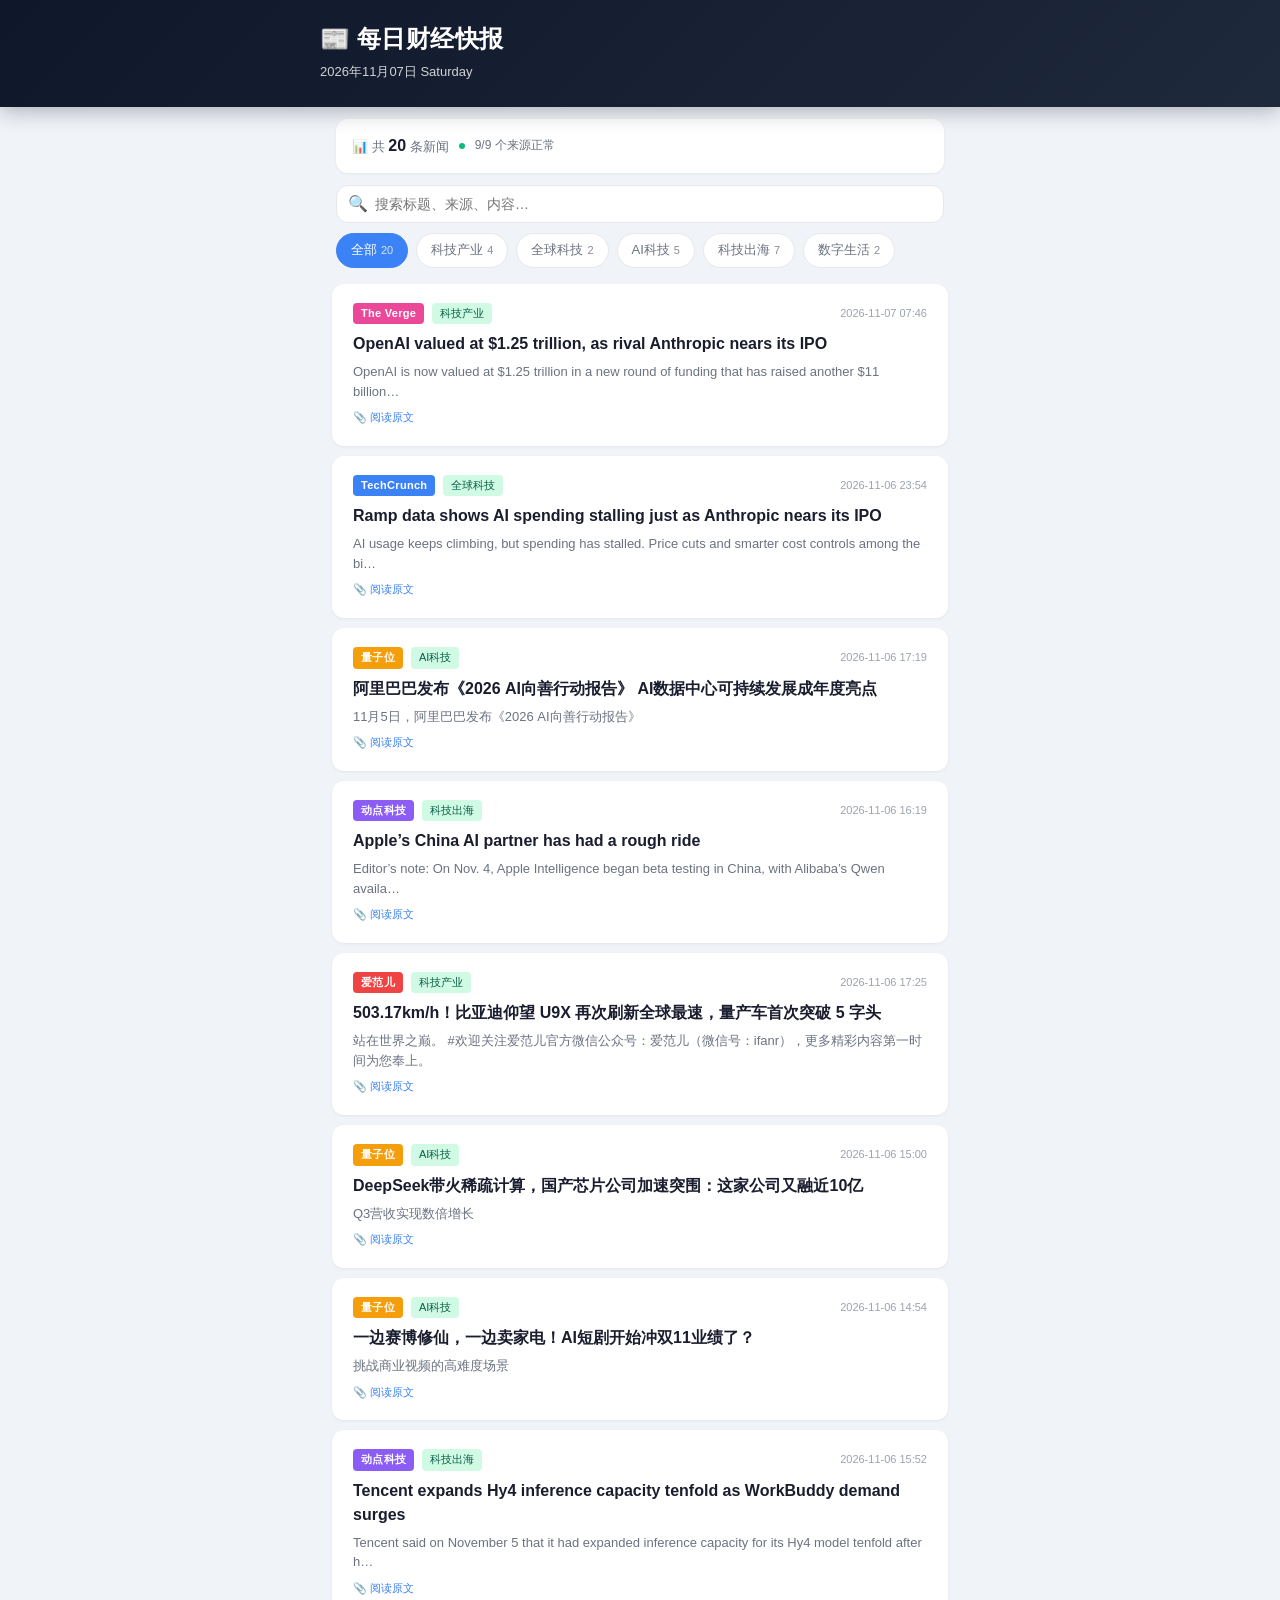
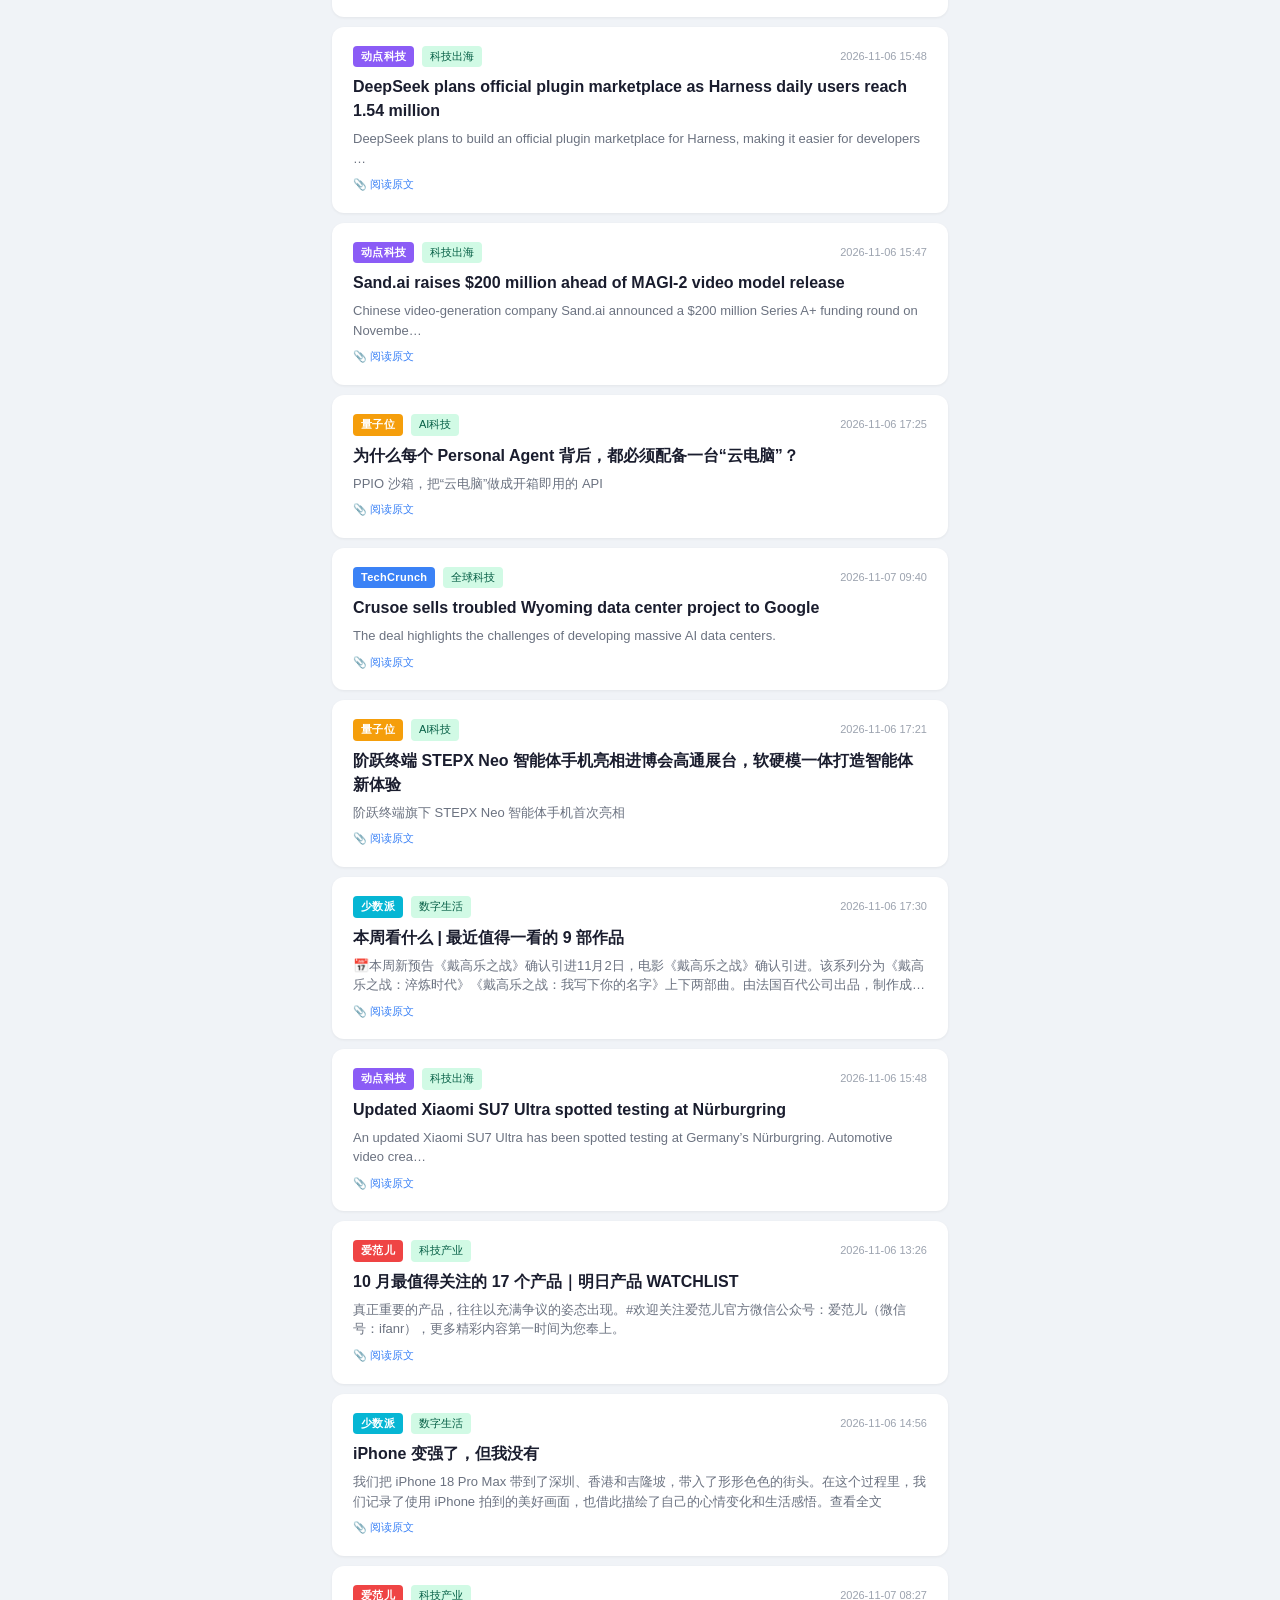
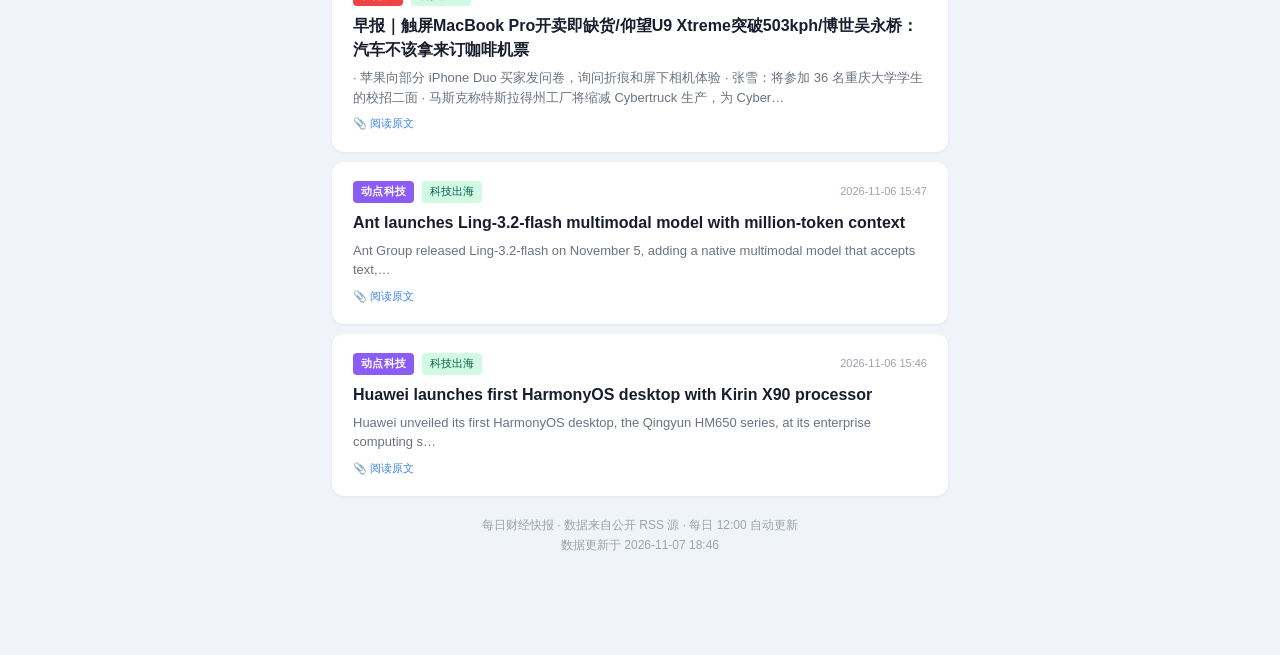
==== commit 947b4ed2: "更新快报 2026-11-07 18:46" ====
--- a/index.html
+++ b/index.html
@@ -61,7 +61,7 @@
     </main>
 
     <!-- 构建时由 build.py 在此注入新闻数据（window.__NEWS_DATA__） -->
-    <script>window.__NEWS_DATA__={"version":"3.0.0","date":"2026年10月31日 Saturday","total":20,"sources":[{"name":"量子位","count":10,"error":null},{"name":"CNBC Tech","count":15,"error":null},{"name":"少数派","count":10,"error":null},{"name":"华尔街见闻","count":20,"error":null},{"name":"动点科技","count":15,"error":null},{"name":"The Verge","count":10,"error":null},{"name":"爱范儿","count":15,"error":null},{"name":"钛媒体","count":15,"error":null},{"name":"TechCrunch","count":15,"error":null}],"articles":[{"title":"AI inference chip startup Nano-core Chip raises over RMB 1 billion in Series C2 funding","link":"https://technode.com/2026/10/30/ai-inference-chip-startup-nano-core-chip-raises-over-rmb-1-billion-in-series-c2-funding/","summary":"Hangzhou-based AI inference chip developer Nano-core Chip has raised more than RMB 1 billion in Seri…","time":"2026-10-30 13:46","source":"动点科技","category":"科技出海","lang":"zh","color":"#8b5cf6"},{"title":"价值判断：涨停板的投资机会和风险提示（10月30日）｜上市公司观察","link":"https://www.tmtpost.com/8188354.html","summary":"本期四只标的分处估值两端：三只首板收盘价低于济安定价五成至一倍多，分别来自食品、家用医疗器械与连锁酒店；一只两连板高出八成三，来自射频线缆与卫星通信终端。","time":"2026-10-31 11:07","source":"钛媒体","category":"科技产业","lang":"zh","color":"#10b981"},{"title":"价值判断：跌停板的投资机会和风险提示（10月30日）｜上市公司观察","link":"https://www.tmtpost.com/8188342.html","summary":"本期六只标的分为两头：三只首次跌停、收盘仍高于济安定价，溢价从六成七到一倍四；三只连续两日跌停、收盘低于济安定价三成三到六成八，分属网络安全、电子制造与汽车零部件。","time":"2026-10-31 11:03","source":"钛媒体","category":"科技产业","lang":"zh","color":"#10b981"},{"title":"Intel’s stock crashes, knocking $12B from government’s stake","link":"https://techcrunch.com/2026/10/30/intels-stock-crashes-knocking-12b-from-governments-stake/","summary":"Intel is being hurt by PC sales as the AI industry gobbles memory and other components causing PC pr…","time":"2026-10-31 05:54","source":"TechCrunch","category":"全球科技","lang":"en","color":"#3b82f6"},{"title":"Google&#8217;s satellite AI server transmits its first response to Earth","link":"https://www.theverge.com/tech/1023528/google-project-suncatcher-ai-satellite-transmission","summary":"Google's AI chip-equipped satellite has generated its first response from space. In a blog post on F…","time":"2026-10-31 02:21","source":"The Verge","category":"科技产业","lang":"en","color":"#ec4899"},{"title":"Intel stock has worst day since 1970s, wiping about $12 billion off government's stake","link":"https://www.cnbc.com/2026/10/30/amazon-intel-earnings-big-tech-ai-spending-concerns.html","summary":"Investors are nervous about the massive AI spending from the tech giants and whether that will pay o…","time":"2026-10-31 04:30","source":"CNBC Tech","category":"全球市场","lang":"en","color":"#6366f1"},{"title":"Google’s first data center satellite is online and writing poetry","link":"https://techcrunch.com/2026/10/30/googles-first-data-center-satellite-is-online-and-writing-poetry/","summary":"The first TPU in space is running a Google DeepMind Gemma 4 model and writing cheesy poetry.","time":"2026-10-31 01:00","source":"TechCrunch","category":"全球科技","lang":"en","color":"#3b82f6"},{"title":"Binance hack: Investigators in a 'cat and mouse game' to recover $6.3 billion in stolen funds","link":"https://www.cnbc.com/2026/10/30/binance-hack-stolen-crypto-recovery.html","summary":"More than $6 billion in crypto was stolen from Binance, setting off a race to recover the funds befo…","time":"2026-10-31 03:27","source":"CNBC Tech","category":"全球市场","lang":"en","color":"#6366f1"},{"title":"百度 APP 发布四大 AI 升级，搜索已实现递归自我进化","link":"https://www.qbitai.com/2026/10/506771.html","summary":"","time":"2026-10-30 16:50","source":"量子位","category":"AI科技","lang":"zh","color":"#f59e0b"},{"title":"Former Xiaomi executive launches smart ring and AI-powered sleep system","link":"https://technode.com/2026/10/30/former-xiaomi-executive-launches-smart-ring-and-ai-powered-sleep-system/","summary":"ISHO, the sleep technology startup founded by former Xiaomi executive Wang Teng, unveiled its first …","time":"2026-10-30 13:46","source":"动点科技","category":"科技出海","lang":"zh","color":"#8b5cf6"},{"title":"好莱坞最缺的答案，被这家 10 亿美元估值的 AI 影视独角兽写进了片单","link":"https://www.qbitai.com/2026/10/506747.html","summary":"创立 4 年，估值站上 10 亿美元——资本市场定价的不是一部电影，而是一套内容生产基础设施。","time":"2026-10-30 16:12","source":"量子位","category":"AI科技","lang":"zh","color":"#f59e0b"},{"title":"Foxconn hopes to own 50% of the global AI server market within a couple years","link":"https://www.cnbc.com/2026/10/30/hon-hai-technology-group-foxconn-ai-server-young-liu-.html","summary":"Foxconn's chairman told CNBC that AI demand remains strong as the company eyes U.S. expansion and a …","time":"2026-10-30 15:43","source":"CNBC Tech","category":"全球市场","lang":"en","color":"#6366f1"},{"title":"英伟达团队基于 MiniMax H3 开源视频增强方案，最高支持 4K 重生成","link":"https://www.qbitai.com/2026/10/506743.html","summary":"英伟达与麻省理工学院团队，在 Hugging Face 发布了视频增强项目 Open-H3-Regenerate-2K 的模型权重","time":"2026-10-30 15:31","source":"量子位","category":"AI科技","lang":"zh","color":"#f59e0b"},{"title":"苹果官宣：Apple智能接入阿里千问，11月4日开放测试","link":"https://wallstreetcn.com/livenews/3191850","summary":"10月31日，苹果和阿里巴巴宣布达成合作，将千问集成至Apple智能，中国用户可以在Siri、写作工具及视觉智能中，直接调用千问的文本与图像理解、内容生成等能力。这些功能将于11月4日起随最新的iOS…","time":"2026-10-31 07:55","source":"华尔街见闻","category":"财经快讯","lang":"zh","color":"#dc2626"},{"title":"招商银行：第三季度净利润400.31亿元，同比增长3.06%；前三季度净利润11","link":"https://wallstreetcn.com/livenews/3191444","summary":"招商银行：第三季度净利润400.31亿元，同比增长3.06%；前三季度净利润1164.76亿元，同比增长2.38%。","time":"2026-10-30 17:56","source":"华尔街见闻","category":"财经快讯","lang":"zh","color":"#dc2626"},{"title":"早报｜iPhone国行AI官宣！千问接入Siri/DeepSeek千亿融资曝光/于东来建议支持「消费入座」","link":"https://www.ifanr.com/1686979?utm_source=rss&utm_medium=rss&utm_campaign=","summary":"· 特斯拉推出 5 年零息方案，Model 3 / Y 首付 3.99 万元起 · 开发者在 Surface Duo 2 上启动 iOS 27 iPhone Duo 版本 · 米哈游《星布谷地》定档 …","time":"2026-10-31 08:14","source":"爱范儿","category":"科技产业","lang":"zh","color":"#ef4444"},{"title":"The biggest names in AI are backing a new way to opt out of scraping","link":"https://www.theverge.com/tech/1023763/openai-google-microsoft-ai-scraping-standard-opt-out","summary":"OpenAI, Google, Microsoft, and Anthropic say they will adopt a new standard that publishers can use …","time":"2026-10-31 04:26","source":"The Verge","category":"科技产业","lang":"en","color":"#ec4899"},{"title":"「史上最强」的 iPad mini，为什么还是 60Hz 屏幕？","link":"https://www.ifanr.com/1686901?utm_source=rss&utm_medium=rss&utm_campaign=","summary":"刀法、刀法，还是刀法#欢迎关注爱范儿官方微信公众号：爱范儿（微信号：ifanr），更多精彩内容第一时间为您奉上。","time":"2026-10-30 18:00","source":"爱范儿","category":"科技产业","lang":"zh","color":"#ef4444"},{"title":"Kai-Fu Lee’s 01.AI secures Hangzhou state investment worth hundreds of millions of RMB","link":"https://technode.com/2026/10/30/kai-fu-lees-01-ai-secures-hangzhou-state-investment-worth-hundreds-of-millions-of-rmb/","summary":"01.AI, the artificial intelligence company founded by Kai-Fu Lee, has secured investment totaling hu…","time":"2026-10-30 13:46","source":"动点科技","category":"科技出海","lang":"zh","color":"#8b5cf6"},{"title":"Noetix’s RMB9,998 Humanoid Is Just the Start","link":"https://technode.com/2026/10/30/noetix-rmb9998-humanoid-just-the-start/","summary":"Editor’s note: This article is republished from Jumpstart, a TechNode Group publication. For RMB9,99…","time":"2026-10-30 17:00","source":"动点科技","category":"科技出海","lang":"zh","color":"#8b5cf6"}],"generated_at":"2026-10-31 18:02"};</script>
+    <script>window.__NEWS_DATA__={"version":"3.0.0","date":"2026年11月07日 Saturday","total":20,"sources":[{"name":"The Verge","count":10,"error":null},{"name":"TechCrunch","count":15,"error":null},{"name":"爱范儿","count":15,"error":null},{"name":"华尔街见闻","count":20,"error":null},{"name":"量子位","count":9,"error":null},{"name":"动点科技","count":15,"error":null},{"name":"CNBC Tech","count":15,"error":null},{"name":"少数派","count":10,"error":null},{"name":"钛媒体","count":15,"error":null}],"articles":[{"title":"OpenAI valued at $1.25 trillion, as rival Anthropic nears its IPO","link":"https://www.theverge.com/ai-artificial-intelligence/1029380/openai-1-25-trillion-investment-valuation","summary":"OpenAI is now valued at $1.25 trillion in a new round of funding that has raised another $11 billion…","time":"2026-11-07 07:46","source":"The Verge","category":"科技产业","lang":"en","color":"#ec4899"},{"title":"Ramp data shows AI spending stalling just as Anthropic nears its IPO","link":"https://techcrunch.com/2026/11/06/ramp-data-shows-ai-spending-stalling-just-as-anthropic-nears-its-ipo/","summary":"AI usage keeps climbing, but spending has stalled. Price cuts and smarter cost controls among the bi…","time":"2026-11-06 23:54","source":"TechCrunch","category":"全球科技","lang":"en","color":"#3b82f6"},{"title":"阿里巴巴发布《2026 AI向善行动报告》 AI数据中心可持续发展成年度亮点","link":"https://www.qbitai.com/2026/11/508165.html","summary":"11月5日，阿里巴巴发布《2026 AI向善行动报告》","time":"2026-11-06 17:19","source":"量子位","category":"AI科技","lang":"zh","color":"#f59e0b"},{"title":"Apple’s China AI partner has had a rough ride","link":"https://technode.com/2026/11/06/apples-china-ai-partner-has-had-a-rough-ride/","summary":"Editor’s note: On Nov. 4, Apple Intelligence began beta testing in China, with Alibaba’s Qwen availa…","time":"2026-11-06 16:19","source":"动点科技","category":"科技出海","lang":"zh","color":"#8b5cf6"},{"title":"503.17km/h！比亚迪仰望 U9X 再次刷新全球最速，量产车首次突破 5 字头","link":"https://www.ifanr.com/1688195?utm_source=rss&utm_medium=rss&utm_campaign=","summary":"站在世界之巅。 #欢迎关注爱范儿官方微信公众号：爱范儿（微信号：ifanr），更多精彩内容第一时间为您奉上。","time":"2026-11-06 17:25","source":"爱范儿","category":"科技产业","lang":"zh","color":"#ef4444"},{"title":"DeepSeek带火稀疏计算，国产芯片公司加速突围：这家公司又融近10亿","link":"https://www.qbitai.com/2026/11/508155.html","summary":"Q3营收实现数倍增长","time":"2026-11-06 15:00","source":"量子位","category":"AI科技","lang":"zh","color":"#f59e0b"},{"title":"一边赛博修仙，一边卖家电！AI短剧开始冲双11业绩了？","link":"https://www.qbitai.com/2026/11/508118.html","summary":"挑战商业视频的高难度场景","time":"2026-11-06 14:54","source":"量子位","category":"AI科技","lang":"zh","color":"#f59e0b"},{"title":"Tencent expands Hy4 inference capacity tenfold as WorkBuddy demand surges","link":"https://technode.com/2026/11/06/tencent-expands-hy4-inference-capacity-tenfold-as-workbuddy-demand-surges/","summary":"Tencent said on November 5 that it had expanded inference capacity for its Hy4 model tenfold after h…","time":"2026-11-06 15:52","source":"动点科技","category":"科技出海","lang":"zh","color":"#8b5cf6"},{"title":"DeepSeek plans official plugin marketplace as Harness daily users reach 1.54 million","link":"https://technode.com/2026/11/06/deepseek-plans-official-plugin-marketplace-as-harness-daily-users-reach-1-54-million/","summary":"DeepSeek plans to build an official plugin marketplace for Harness, making it easier for developers …","time":"2026-11-06 15:48","source":"动点科技","category":"科技出海","lang":"zh","color":"#8b5cf6"},{"title":"Sand.ai raises $200 million ahead of MAGI-2 video model release","link":"https://technode.com/2026/11/06/sand-ai-raises-200-million-ahead-of-magi-2-video-model-release/","summary":"Chinese video-generation company Sand.ai announced a $200 million Series A+ funding round on Novembe…","time":"2026-11-06 15:47","source":"动点科技","category":"科技出海","lang":"zh","color":"#8b5cf6"},{"title":"为什么每个 Personal Agent 背后，都必须配备一台“云电脑”？","link":"https://www.qbitai.com/2026/11/508174.html","summary":"PPIO 沙箱，把“云电脑”做成开箱即用的 API","time":"2026-11-06 17:25","source":"量子位","category":"AI科技","lang":"zh","color":"#f59e0b"},{"title":"Crusoe sells troubled Wyoming data center project to Google","link":"https://techcrunch.com/2026/11/06/crusoe-sells-troubled-wyoming-data-center-project-to-google/","summary":"The deal highlights the challenges of developing massive AI data centers.","time":"2026-11-07 09:40","source":"TechCrunch","category":"全球科技","lang":"en","color":"#3b82f6"},{"title":"阶跃终端 STEPX Neo 智能体手机亮相进博会高通展台，软硬模一体打造智能体新体验","link":"https://www.qbitai.com/2026/11/508170.html","summary":"阶跃终端旗下 STEPX Neo 智能体手机首次亮相","time":"2026-11-06 17:21","source":"量子位","category":"AI科技","lang":"zh","color":"#f59e0b"},{"title":"本周看什么 | 最近值得一看的 9 部作品","link":"https://sspai.com/post/118623","summary":"📅本周新预告《戴高乐之战》确认引进11月2日，电影《戴高乐之战》确认引进。该系列分为《戴高乐之战：淬炼时代》《戴高乐之战：我写下你的名字》上下两部曲。由法国百代公司出品，制作成本高达7520万欧元。作…","time":"2026-11-06 17:30","source":"少数派","category":"数字生活","lang":"zh","color":"#06b6d4"},{"title":"Updated Xiaomi SU7 Ultra spotted testing at Nürburgring","link":"https://technode.com/2026/11/06/updated-xiaomi-su7-ultra-spotted-testing-at-nurburgring/","summary":"An updated Xiaomi SU7 Ultra has been spotted testing at Germany’s Nürburgring. Automotive video crea…","time":"2026-11-06 15:48","source":"动点科技","category":"科技出海","lang":"zh","color":"#8b5cf6"},{"title":"10 月最值得关注的 17 个产品｜明日产品 WATCHLIST","link":"https://www.ifanr.com/1688060?utm_source=rss&utm_medium=rss&utm_campaign=","summary":"真正重要的产品，往往以充满争议的姿态出现。#欢迎关注爱范儿官方微信公众号：爱范儿（微信号：ifanr），更多精彩内容第一时间为您奉上。","time":"2026-11-06 13:26","source":"爱范儿","category":"科技产业","lang":"zh","color":"#ef4444"},{"title":"iPhone 变强了，但我没有","link":"https://sspai.com/post/118250","summary":"我们把 iPhone 18 Pro Max 带到了深圳、香港和吉隆坡，带入了形形色色的街头。在这个过程里，我们记录了使用 iPhone 拍到的美好画面，也借此描绘了自己的心情变化和生活感悟。查看全文","time":"2026-11-06 14:56","source":"少数派","category":"数字生活","lang":"zh","color":"#06b6d4"},{"title":"早报｜触屏MacBook Pro开卖即缺货/仰望U9 Xtreme突破503kph/博世吴永桥：汽车不该拿来订咖啡机票","link":"https://www.ifanr.com/1688251?utm_source=rss&utm_medium=rss&utm_campaign=","summary":"· 苹果向部分 iPhone Duo 买家发问卷，询问折痕和屏下相机体验 · 张雪：将参加 36 名重庆大学学生的校招二面 · 马斯克称特斯拉得州工厂将缩减 Cybertruck 生产，为 Cyber…","time":"2026-11-07 08:27","source":"爱范儿","category":"科技产业","lang":"zh","color":"#ef4444"},{"title":"Ant launches Ling-3.2-flash multimodal model with million-token context","link":"https://technode.com/2026/11/06/ant-launches-ling-3-2-flash-multimodal-model-with-million-token-context/","summary":"Ant Group released Ling-3.2-flash on November 5, adding a native multimodal model that accepts text,…","time":"2026-11-06 15:47","source":"动点科技","category":"科技出海","lang":"zh","color":"#8b5cf6"},{"title":"Huawei launches first HarmonyOS desktop with Kirin X90 processor","link":"https://technode.com/2026/11/06/huawei-launches-first-harmonyos-desktop-with-kirin-x90-processor/","summary":"Huawei unveiled its first HarmonyOS desktop, the Qingyun HM650 series, at its enterprise computing s…","time":"2026-11-06 15:46","source":"动点科技","category":"科技出海","lang":"zh","color":"#8b5cf6"}],"generated_at":"2026-11-07 18:46"};</script>
 
     <script src="static/app.js"></script>
 </body>
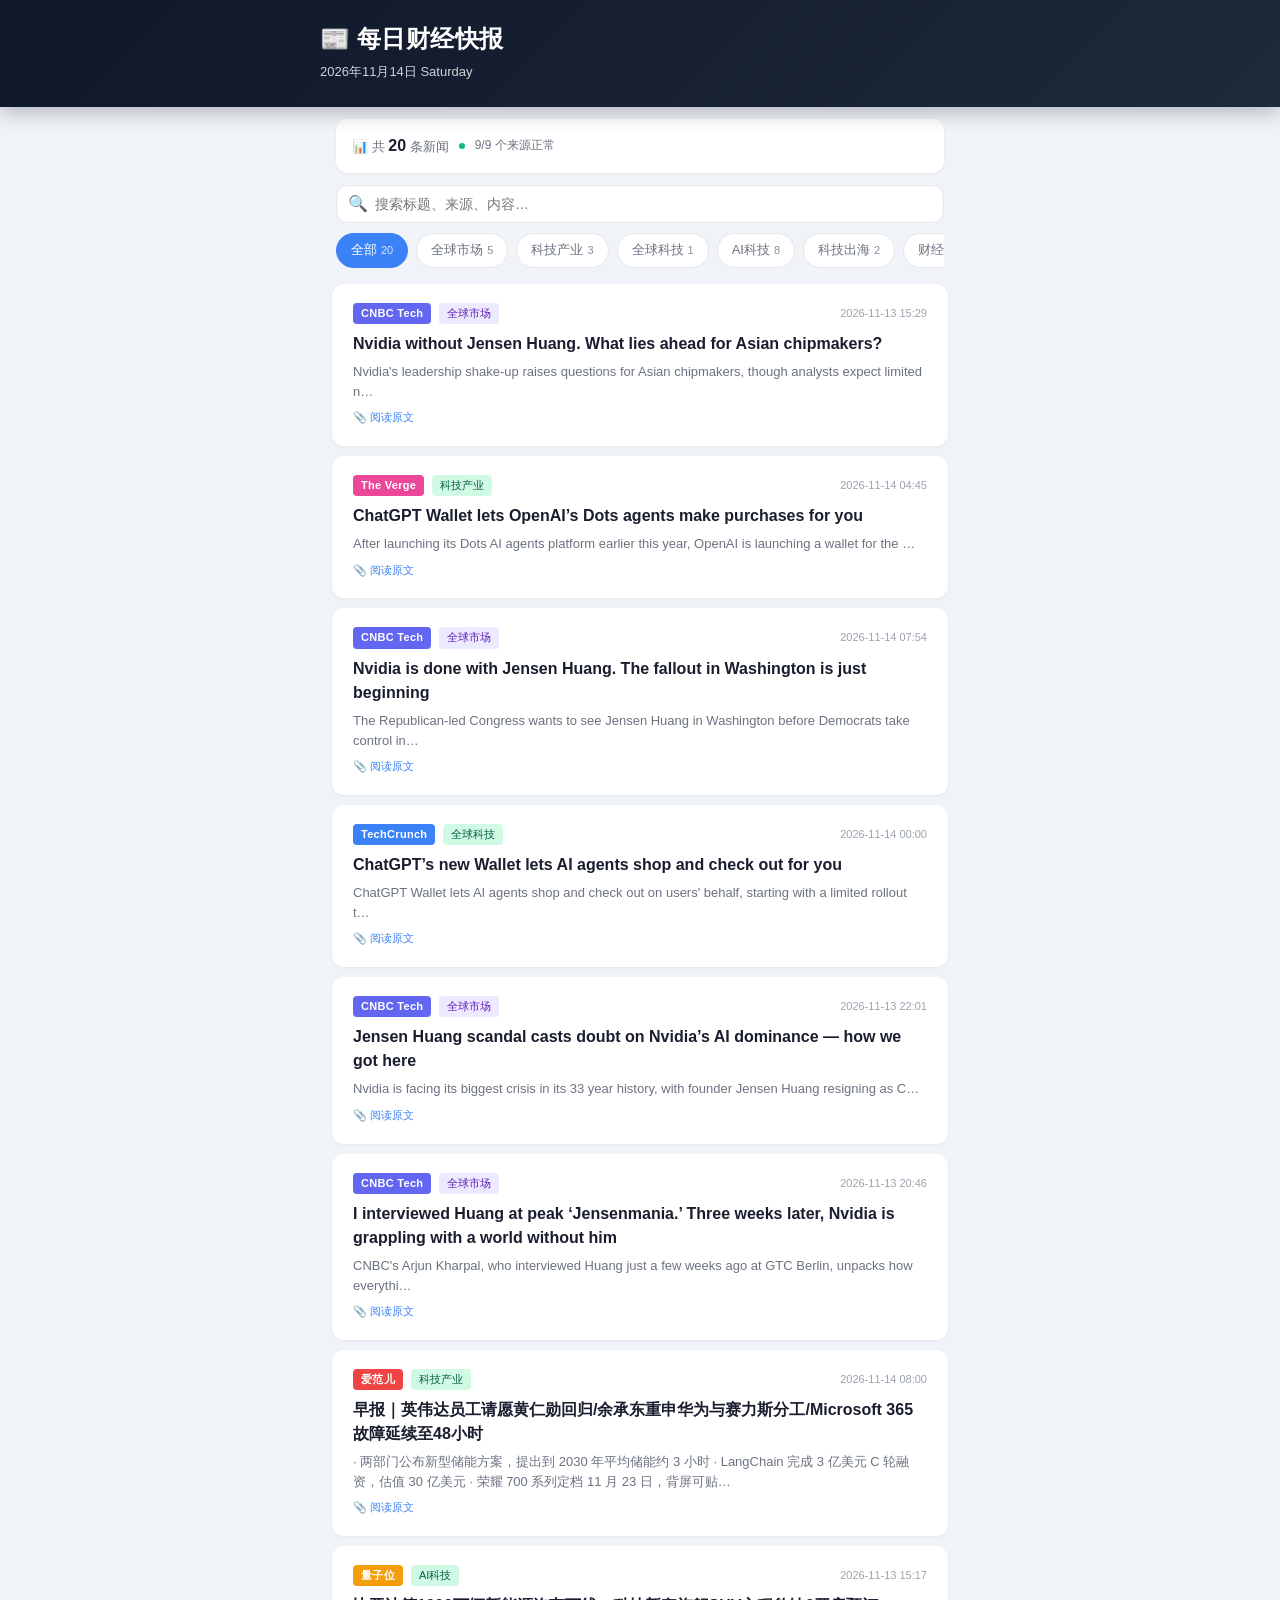
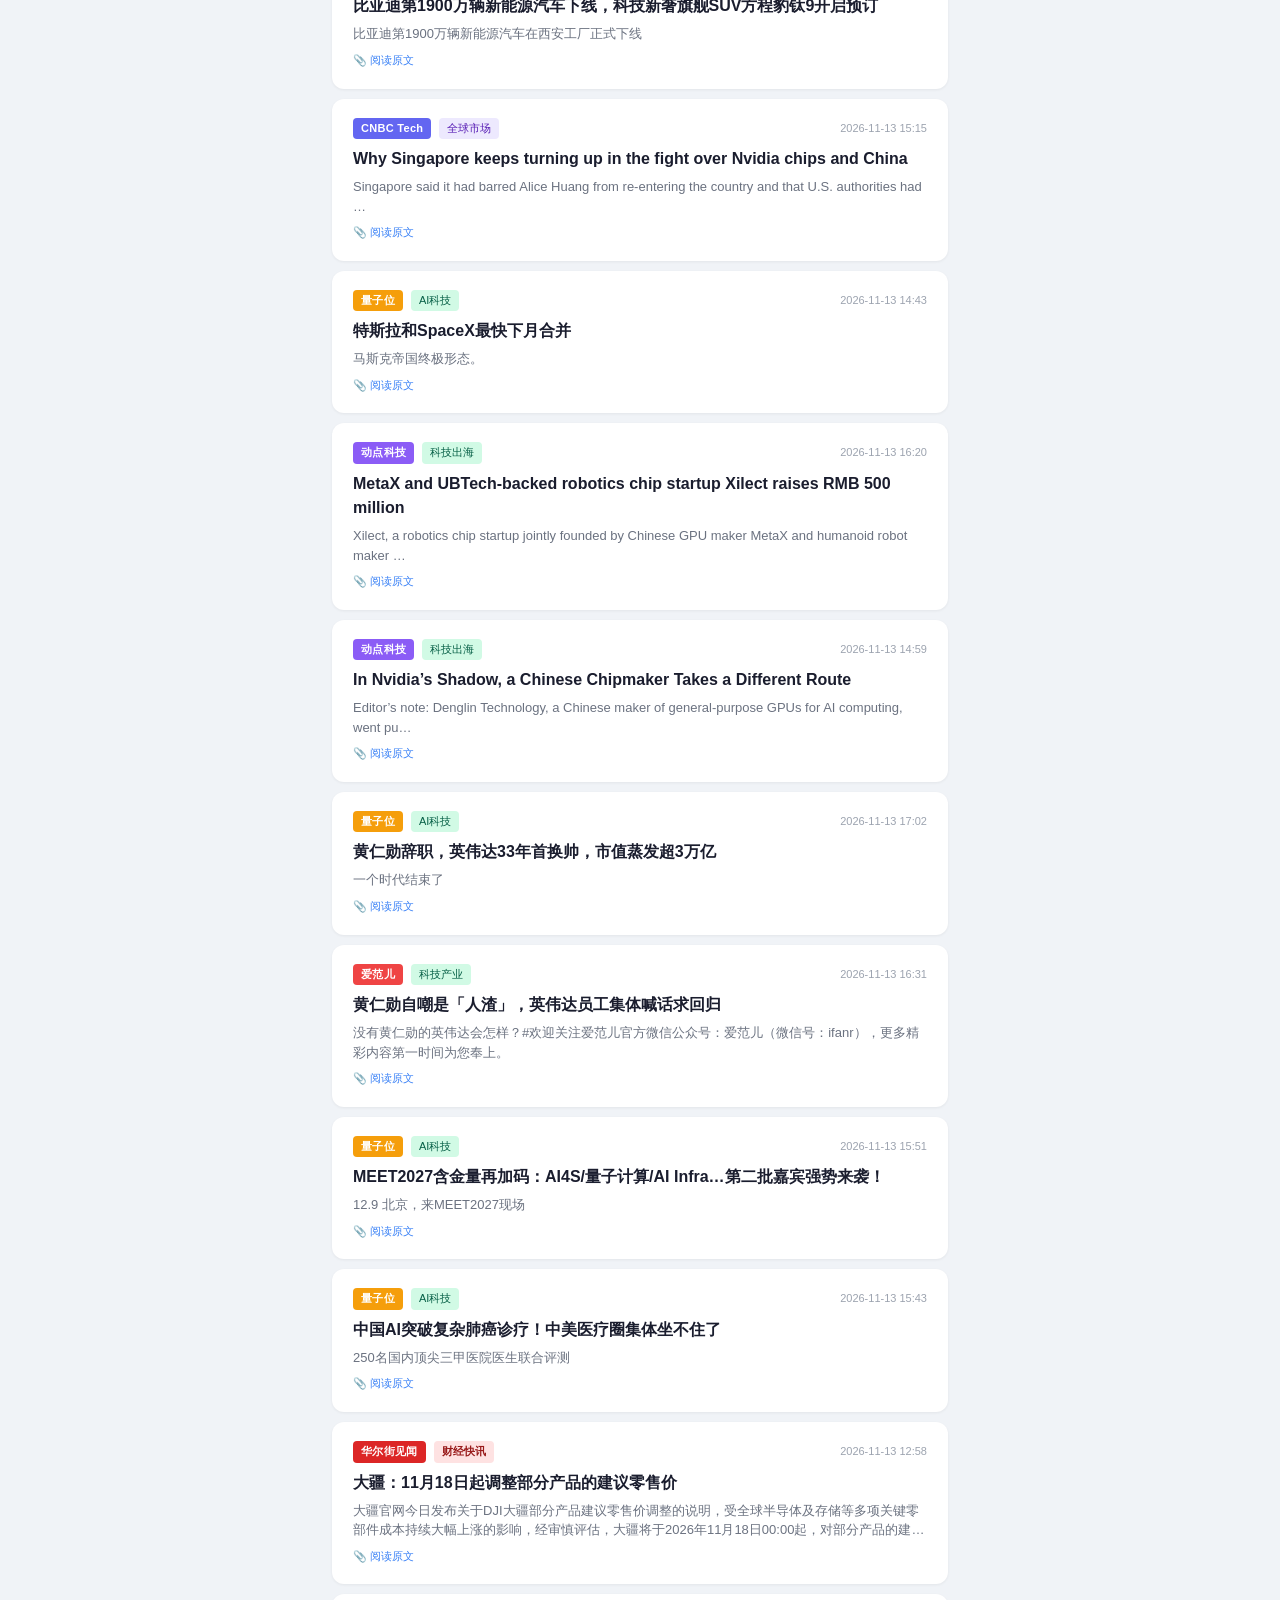
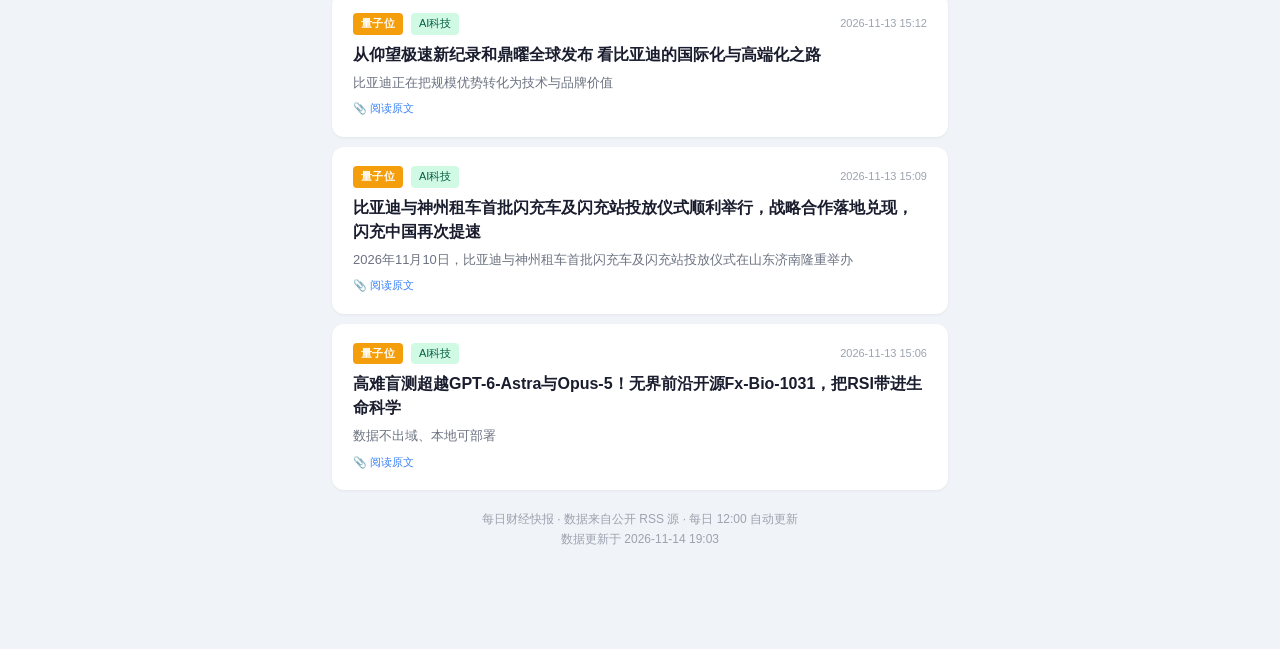
==== commit 17069cad: "更新快报 2026-11-14 19:03" ====
--- a/index.html
+++ b/index.html
@@ -61,7 +61,7 @@
     </main>
 
     <!-- 构建时由 build.py 在此注入新闻数据（window.__NEWS_DATA__） -->
-    <script>window.__NEWS_DATA__={"version":"3.0.0","date":"2026年11月07日 Saturday","total":20,"sources":[{"name":"The Verge","count":10,"error":null},{"name":"TechCrunch","count":15,"error":null},{"name":"爱范儿","count":15,"error":null},{"name":"华尔街见闻","count":20,"error":null},{"name":"量子位","count":9,"error":null},{"name":"动点科技","count":15,"error":null},{"name":"CNBC Tech","count":15,"error":null},{"name":"少数派","count":10,"error":null},{"name":"钛媒体","count":15,"error":null}],"articles":[{"title":"OpenAI valued at $1.25 trillion, as rival Anthropic nears its IPO","link":"https://www.theverge.com/ai-artificial-intelligence/1029380/openai-1-25-trillion-investment-valuation","summary":"OpenAI is now valued at $1.25 trillion in a new round of funding that has raised another $11 billion…","time":"2026-11-07 07:46","source":"The Verge","category":"科技产业","lang":"en","color":"#ec4899"},{"title":"Ramp data shows AI spending stalling just as Anthropic nears its IPO","link":"https://techcrunch.com/2026/11/06/ramp-data-shows-ai-spending-stalling-just-as-anthropic-nears-its-ipo/","summary":"AI usage keeps climbing, but spending has stalled. Price cuts and smarter cost controls among the bi…","time":"2026-11-06 23:54","source":"TechCrunch","category":"全球科技","lang":"en","color":"#3b82f6"},{"title":"阿里巴巴发布《2026 AI向善行动报告》 AI数据中心可持续发展成年度亮点","link":"https://www.qbitai.com/2026/11/508165.html","summary":"11月5日，阿里巴巴发布《2026 AI向善行动报告》","time":"2026-11-06 17:19","source":"量子位","category":"AI科技","lang":"zh","color":"#f59e0b"},{"title":"Apple’s China AI partner has had a rough ride","link":"https://technode.com/2026/11/06/apples-china-ai-partner-has-had-a-rough-ride/","summary":"Editor’s note: On Nov. 4, Apple Intelligence began beta testing in China, with Alibaba’s Qwen availa…","time":"2026-11-06 16:19","source":"动点科技","category":"科技出海","lang":"zh","color":"#8b5cf6"},{"title":"503.17km/h！比亚迪仰望 U9X 再次刷新全球最速，量产车首次突破 5 字头","link":"https://www.ifanr.com/1688195?utm_source=rss&utm_medium=rss&utm_campaign=","summary":"站在世界之巅。 #欢迎关注爱范儿官方微信公众号：爱范儿（微信号：ifanr），更多精彩内容第一时间为您奉上。","time":"2026-11-06 17:25","source":"爱范儿","category":"科技产业","lang":"zh","color":"#ef4444"},{"title":"DeepSeek带火稀疏计算，国产芯片公司加速突围：这家公司又融近10亿","link":"https://www.qbitai.com/2026/11/508155.html","summary":"Q3营收实现数倍增长","time":"2026-11-06 15:00","source":"量子位","category":"AI科技","lang":"zh","color":"#f59e0b"},{"title":"一边赛博修仙，一边卖家电！AI短剧开始冲双11业绩了？","link":"https://www.qbitai.com/2026/11/508118.html","summary":"挑战商业视频的高难度场景","time":"2026-11-06 14:54","source":"量子位","category":"AI科技","lang":"zh","color":"#f59e0b"},{"title":"Tencent expands Hy4 inference capacity tenfold as WorkBuddy demand surges","link":"https://technode.com/2026/11/06/tencent-expands-hy4-inference-capacity-tenfold-as-workbuddy-demand-surges/","summary":"Tencent said on November 5 that it had expanded inference capacity for its Hy4 model tenfold after h…","time":"2026-11-06 15:52","source":"动点科技","category":"科技出海","lang":"zh","color":"#8b5cf6"},{"title":"DeepSeek plans official plugin marketplace as Harness daily users reach 1.54 million","link":"https://technode.com/2026/11/06/deepseek-plans-official-plugin-marketplace-as-harness-daily-users-reach-1-54-million/","summary":"DeepSeek plans to build an official plugin marketplace for Harness, making it easier for developers …","time":"2026-11-06 15:48","source":"动点科技","category":"科技出海","lang":"zh","color":"#8b5cf6"},{"title":"Sand.ai raises $200 million ahead of MAGI-2 video model release","link":"https://technode.com/2026/11/06/sand-ai-raises-200-million-ahead-of-magi-2-video-model-release/","summary":"Chinese video-generation company Sand.ai announced a $200 million Series A+ funding round on Novembe…","time":"2026-11-06 15:47","source":"动点科技","category":"科技出海","lang":"zh","color":"#8b5cf6"},{"title":"为什么每个 Personal Agent 背后，都必须配备一台“云电脑”？","link":"https://www.qbitai.com/2026/11/508174.html","summary":"PPIO 沙箱，把“云电脑”做成开箱即用的 API","time":"2026-11-06 17:25","source":"量子位","category":"AI科技","lang":"zh","color":"#f59e0b"},{"title":"Crusoe sells troubled Wyoming data center project to Google","link":"https://techcrunch.com/2026/11/06/crusoe-sells-troubled-wyoming-data-center-project-to-google/","summary":"The deal highlights the challenges of developing massive AI data centers.","time":"2026-11-07 09:40","source":"TechCrunch","category":"全球科技","lang":"en","color":"#3b82f6"},{"title":"阶跃终端 STEPX Neo 智能体手机亮相进博会高通展台，软硬模一体打造智能体新体验","link":"https://www.qbitai.com/2026/11/508170.html","summary":"阶跃终端旗下 STEPX Neo 智能体手机首次亮相","time":"2026-11-06 17:21","source":"量子位","category":"AI科技","lang":"zh","color":"#f59e0b"},{"title":"本周看什么 | 最近值得一看的 9 部作品","link":"https://sspai.com/post/118623","summary":"📅本周新预告《戴高乐之战》确认引进11月2日，电影《戴高乐之战》确认引进。该系列分为《戴高乐之战：淬炼时代》《戴高乐之战：我写下你的名字》上下两部曲。由法国百代公司出品，制作成本高达7520万欧元。作…","time":"2026-11-06 17:30","source":"少数派","category":"数字生活","lang":"zh","color":"#06b6d4"},{"title":"Updated Xiaomi SU7 Ultra spotted testing at Nürburgring","link":"https://technode.com/2026/11/06/updated-xiaomi-su7-ultra-spotted-testing-at-nurburgring/","summary":"An updated Xiaomi SU7 Ultra has been spotted testing at Germany’s Nürburgring. Automotive video crea…","time":"2026-11-06 15:48","source":"动点科技","category":"科技出海","lang":"zh","color":"#8b5cf6"},{"title":"10 月最值得关注的 17 个产品｜明日产品 WATCHLIST","link":"https://www.ifanr.com/1688060?utm_source=rss&utm_medium=rss&utm_campaign=","summary":"真正重要的产品，往往以充满争议的姿态出现。#欢迎关注爱范儿官方微信公众号：爱范儿（微信号：ifanr），更多精彩内容第一时间为您奉上。","time":"2026-11-06 13:26","source":"爱范儿","category":"科技产业","lang":"zh","color":"#ef4444"},{"title":"iPhone 变强了，但我没有","link":"https://sspai.com/post/118250","summary":"我们把 iPhone 18 Pro Max 带到了深圳、香港和吉隆坡，带入了形形色色的街头。在这个过程里，我们记录了使用 iPhone 拍到的美好画面，也借此描绘了自己的心情变化和生活感悟。查看全文","time":"2026-11-06 14:56","source":"少数派","category":"数字生活","lang":"zh","color":"#06b6d4"},{"title":"早报｜触屏MacBook Pro开卖即缺货/仰望U9 Xtreme突破503kph/博世吴永桥：汽车不该拿来订咖啡机票","link":"https://www.ifanr.com/1688251?utm_source=rss&utm_medium=rss&utm_campaign=","summary":"· 苹果向部分 iPhone Duo 买家发问卷，询问折痕和屏下相机体验 · 张雪：将参加 36 名重庆大学学生的校招二面 · 马斯克称特斯拉得州工厂将缩减 Cybertruck 生产，为 Cyber…","time":"2026-11-07 08:27","source":"爱范儿","category":"科技产业","lang":"zh","color":"#ef4444"},{"title":"Ant launches Ling-3.2-flash multimodal model with million-token context","link":"https://technode.com/2026/11/06/ant-launches-ling-3-2-flash-multimodal-model-with-million-token-context/","summary":"Ant Group released Ling-3.2-flash on November 5, adding a native multimodal model that accepts text,…","time":"2026-11-06 15:47","source":"动点科技","category":"科技出海","lang":"zh","color":"#8b5cf6"},{"title":"Huawei launches first HarmonyOS desktop with Kirin X90 processor","link":"https://technode.com/2026/11/06/huawei-launches-first-harmonyos-desktop-with-kirin-x90-processor/","summary":"Huawei unveiled its first HarmonyOS desktop, the Qingyun HM650 series, at its enterprise computing s…","time":"2026-11-06 15:46","source":"动点科技","category":"科技出海","lang":"zh","color":"#8b5cf6"}],"generated_at":"2026-11-07 18:46"};</script>
+    <script>window.__NEWS_DATA__={"version":"3.0.0","date":"2026年11月14日 Saturday","total":20,"sources":[{"name":"The Verge","count":10,"error":null},{"name":"华尔街见闻","count":20,"error":null},{"name":"爱范儿","count":15,"error":null},{"name":"钛媒体","count":15,"error":null},{"name":"动点科技","count":15,"error":null},{"name":"量子位","count":10,"error":null},{"name":"CNBC Tech","count":15,"error":null},{"name":"少数派","count":10,"error":null},{"name":"TechCrunch","count":15,"error":null}],"articles":[{"title":"Nvidia without Jensen Huang. What lies ahead for Asian chipmakers?","link":"https://www.cnbc.com/2026/11/13/nvidia-without-jensen-huang-what-lies-ahead-for-asian-chipmakers-.html","summary":"Nvidia's leadership shake-up raises questions for Asian chipmakers, though analysts expect limited n…","time":"2026-11-13 15:29","source":"CNBC Tech","category":"全球市场","lang":"en","color":"#6366f1"},{"title":"ChatGPT Wallet lets OpenAI’s Dots agents make purchases for you","link":"https://www.theverge.com/ai-artificial-intelligence/1033425/openai-chatgpt-wallet","summary":"After launching its Dots AI agents platform earlier this year, OpenAI is launching a wallet for the …","time":"2026-11-14 04:45","source":"The Verge","category":"科技产业","lang":"en","color":"#ec4899"},{"title":"Nvidia is done with Jensen Huang. The fallout in Washington is just beginning","link":"https://www.cnbc.com/2026/11/13/nvidia-jensen-huang-washington-congress.html","summary":"The Republican-led Congress wants to see Jensen Huang in Washington before Democrats take control in…","time":"2026-11-14 07:54","source":"CNBC Tech","category":"全球市场","lang":"en","color":"#6366f1"},{"title":"ChatGPT’s new Wallet lets AI agents shop and check out for you","link":"https://techcrunch.com/2026/11/13/chatgpts-new-wallet-lets-ai-agents-shop-and-check-out-for-you/","summary":"ChatGPT Wallet lets AI agents shop and check out on users' behalf, starting with a limited rollout t…","time":"2026-11-14 00:00","source":"TechCrunch","category":"全球科技","lang":"en","color":"#3b82f6"},{"title":"Jensen Huang scandal casts doubt on Nvidia’s AI dominance — how we got here","link":"https://www.cnbc.com/2026/11/13/jensen-huang-scandal-casts-doubt-on-nvidias-ai-dominance-how-we-got-here.html","summary":"Nvidia is facing its biggest crisis in its 33 year history, with founder Jensen Huang resigning as C…","time":"2026-11-13 22:01","source":"CNBC Tech","category":"全球市场","lang":"en","color":"#6366f1"},{"title":"I interviewed Huang at peak ‘Jensenmania.’ Three weeks later, Nvidia is grappling with a world without him","link":"https://www.cnbc.com/2026/11/13/tech-download-jensen-huang-nvidia-departure-jensenmania.html","summary":"CNBC's Arjun Kharpal, who interviewed Huang just a few weeks ago at GTC Berlin, unpacks how everythi…","time":"2026-11-13 20:46","source":"CNBC Tech","category":"全球市场","lang":"en","color":"#6366f1"},{"title":"早报｜英伟达员工请愿黄仁勋回归/余承东重申华为与赛力斯分工/Microsoft 365故障延续至48小时","link":"https://www.ifanr.com/1689450?utm_source=rss&utm_medium=rss&utm_campaign=","summary":"· 两部门公布新型储能方案，提出到 2030 年平均储能约 3 小时 · LangChain 完成 3 亿美元 C 轮融资，估值 30 亿美元 · 荣耀 700 系列定档 11 月 23 日，背屏可贴…","time":"2026-11-14 08:00","source":"爱范儿","category":"科技产业","lang":"zh","color":"#ef4444"},{"title":"比亚迪第1900万辆新能源汽车下线，科技新奢旗舰SUV方程豹钛9开启预订","link":"https://www.qbitai.com/2026/11/509730.html","summary":"比亚迪第1900万辆新能源汽车在西安工厂正式下线","time":"2026-11-13 15:17","source":"量子位","category":"AI科技","lang":"zh","color":"#f59e0b"},{"title":"Why Singapore keeps turning up in the fight over Nvidia chips and China","link":"https://www.cnbc.com/2026/11/13/nvidia-jensen-huang-alice-spy-megaspeed-.html","summary":"Singapore said it had barred Alice Huang from re-entering the country and that U.S. authorities had …","time":"2026-11-13 15:15","source":"CNBC Tech","category":"全球市场","lang":"en","color":"#6366f1"},{"title":"特斯拉和SpaceX最快下月合并","link":"https://www.qbitai.com/2026/11/509613.html","summary":"马斯克帝国终极形态。","time":"2026-11-13 14:43","source":"量子位","category":"AI科技","lang":"zh","color":"#f59e0b"},{"title":"MetaX and UBTech-backed robotics chip startup Xilect raises RMB 500 million","link":"https://technode.com/2026/11/13/metax-and-ubtech-backed-robotics-chip-startup-xilect-raises-rmb-500-million/","summary":"Xilect, a robotics chip startup jointly founded by Chinese GPU maker MetaX and humanoid robot maker …","time":"2026-11-13 16:20","source":"动点科技","category":"科技出海","lang":"zh","color":"#8b5cf6"},{"title":"In Nvidia’s Shadow, a Chinese Chipmaker Takes a Different Route","link":"https://technode.com/2026/11/13/in-nvidias-shadow-denglin-chinese-gpu-chipmaker/","summary":"Editor’s note: Denglin Technology, a Chinese maker of general-purpose GPUs for AI computing, went pu…","time":"2026-11-13 14:59","source":"动点科技","category":"科技出海","lang":"zh","color":"#8b5cf6"},{"title":"黄仁勋辞职，英伟达33年首换帅，市值蒸发超3万亿","link":"https://www.qbitai.com/2026/11/509995.html","summary":"一个时代结束了","time":"2026-11-13 17:02","source":"量子位","category":"AI科技","lang":"zh","color":"#f59e0b"},{"title":"黄仁勋自嘲是「人渣」，英伟达员工集体喊话求回归","link":"https://www.ifanr.com/1689360?utm_source=rss&utm_medium=rss&utm_campaign=","summary":"没有黄仁勋的英伟达会怎样？#欢迎关注爱范儿官方微信公众号：爱范儿（微信号：ifanr），更多精彩内容第一时间为您奉上。","time":"2026-11-13 16:31","source":"爱范儿","category":"科技产业","lang":"zh","color":"#ef4444"},{"title":"MEET2027含金量再加码：AI4S/量子计算/AI Infra…第二批嘉宾强势来袭！","link":"https://www.qbitai.com/2026/11/509827.html","summary":"12.9 北京，来MEET2027现场","time":"2026-11-13 15:51","source":"量子位","category":"AI科技","lang":"zh","color":"#f59e0b"},{"title":"中国AI突破复杂肺癌诊疗！中美医疗圈集体坐不住了","link":"https://www.qbitai.com/2026/11/509796.html","summary":"250名国内顶尖三甲医院医生联合评测","time":"2026-11-13 15:43","source":"量子位","category":"AI科技","lang":"zh","color":"#f59e0b"},{"title":"大疆：11月18日起调整部分产品的建议零售价","link":"https://wallstreetcn.com/livenews/3199567","summary":"大疆官网今日发布关于DJI大疆部分产品建议零售价调整的说明，受全球半导体及存储等多项关键零部件成本持续大幅上涨的影响，经审慎评估，大疆将于2026年11月18日00:00起，对部分产品的建议零售价进行…","time":"2026-11-13 12:58","source":"华尔街见闻","category":"财经快讯","lang":"zh","color":"#dc2626"},{"title":"从仰望极速新纪录和鼎曜全球发布 看比亚迪的国际化与高端化之路","link":"https://www.qbitai.com/2026/11/509716.html","summary":"比亚迪正在把规模优势转化为技术与品牌价值","time":"2026-11-13 15:12","source":"量子位","category":"AI科技","lang":"zh","color":"#f59e0b"},{"title":"比亚迪与神州租车首批闪充车及闪充站投放仪式顺利举行，战略合作落地兑现，闪充中国再次提速","link":"https://www.qbitai.com/2026/11/509710.html","summary":"2026年11月10日，比亚迪与神州租车首批闪充车及闪充站投放仪式在山东济南隆重举办","time":"2026-11-13 15:09","source":"量子位","category":"AI科技","lang":"zh","color":"#f59e0b"},{"title":"高难盲测超越GPT-6-Astra与Opus-5！无界前沿开源Fx-Bio-1031，把RSI带进生命科学","link":"https://www.qbitai.com/2026/11/509663.html","summary":"数据不出域、本地可部署","time":"2026-11-13 15:06","source":"量子位","category":"AI科技","lang":"zh","color":"#f59e0b"}],"generated_at":"2026-11-14 19:03"};</script>
 
     <script src="static/app.js"></script>
 </body>
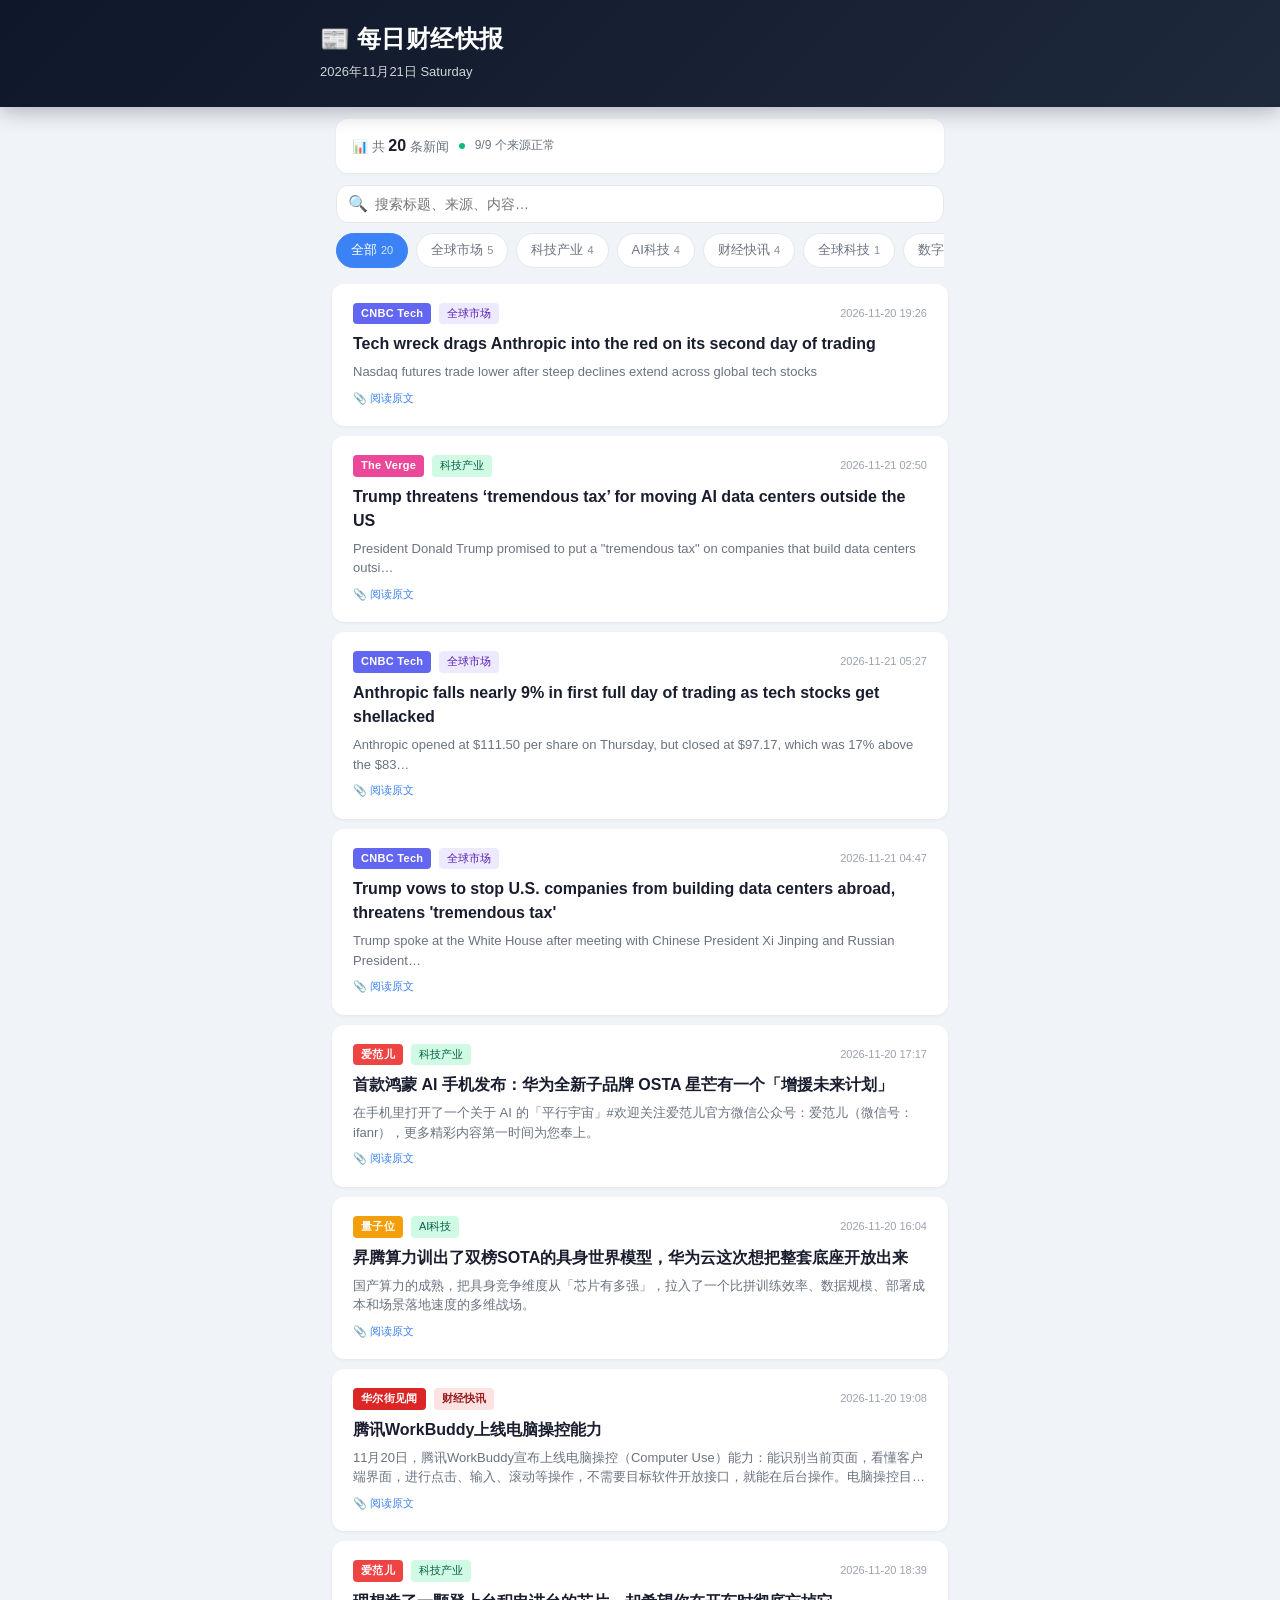
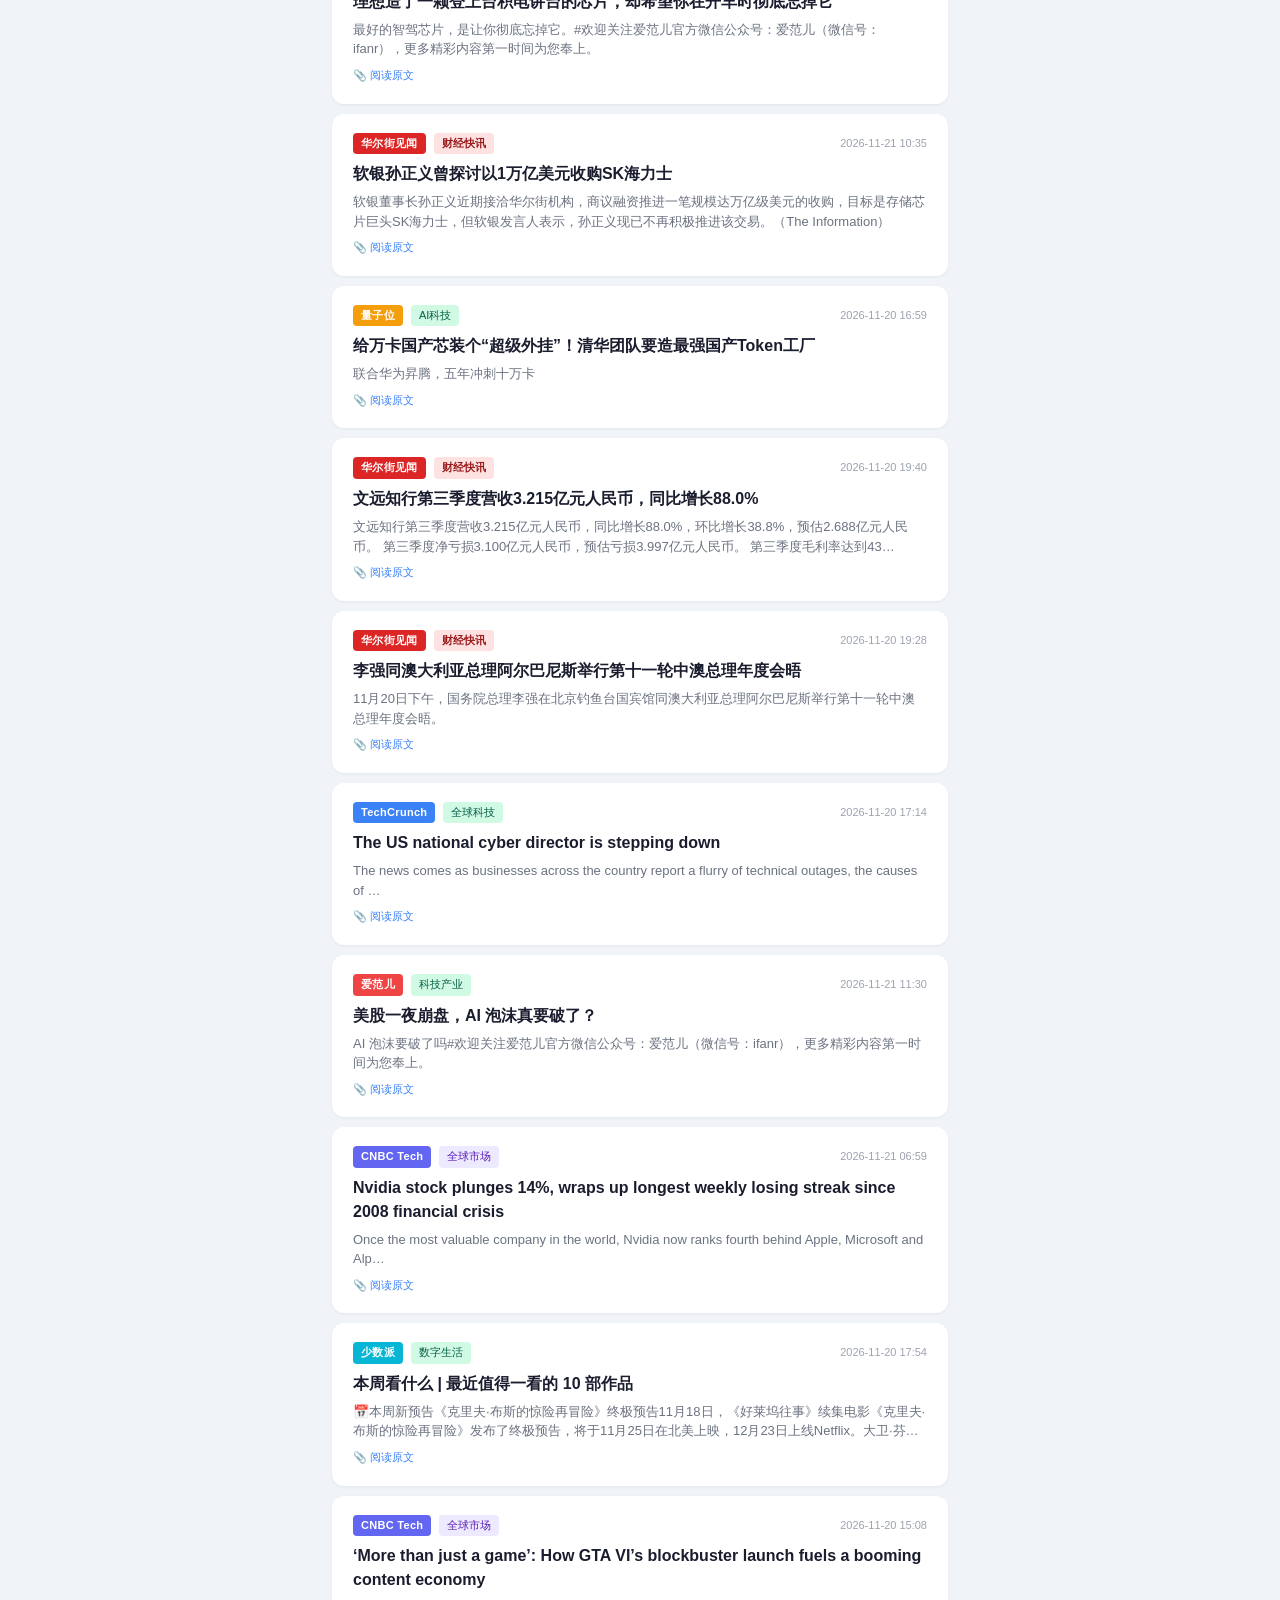
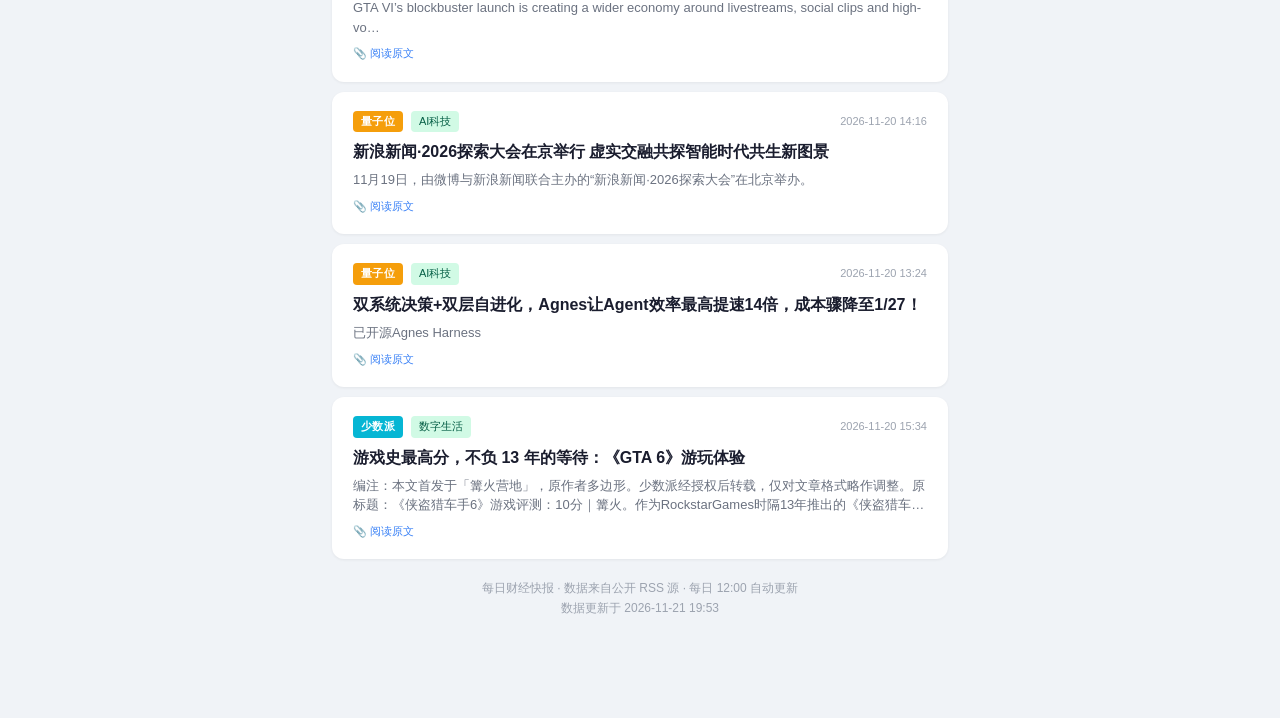
==== commit 57729211: "更新快报 2026-11-21 19:53" ====
--- a/index.html
+++ b/index.html
@@ -61,7 +61,7 @@
     </main>
 
     <!-- 构建时由 build.py 在此注入新闻数据（window.__NEWS_DATA__） -->
-    <script>window.__NEWS_DATA__={"version":"3.0.0","date":"2026年11月14日 Saturday","total":20,"sources":[{"name":"The Verge","count":10,"error":null},{"name":"华尔街见闻","count":20,"error":null},{"name":"爱范儿","count":15,"error":null},{"name":"钛媒体","count":15,"error":null},{"name":"动点科技","count":15,"error":null},{"name":"量子位","count":10,"error":null},{"name":"CNBC Tech","count":15,"error":null},{"name":"少数派","count":10,"error":null},{"name":"TechCrunch","count":15,"error":null}],"articles":[{"title":"Nvidia without Jensen Huang. What lies ahead for Asian chipmakers?","link":"https://www.cnbc.com/2026/11/13/nvidia-without-jensen-huang-what-lies-ahead-for-asian-chipmakers-.html","summary":"Nvidia's leadership shake-up raises questions for Asian chipmakers, though analysts expect limited n…","time":"2026-11-13 15:29","source":"CNBC Tech","category":"全球市场","lang":"en","color":"#6366f1"},{"title":"ChatGPT Wallet lets OpenAI’s Dots agents make purchases for you","link":"https://www.theverge.com/ai-artificial-intelligence/1033425/openai-chatgpt-wallet","summary":"After launching its Dots AI agents platform earlier this year, OpenAI is launching a wallet for the …","time":"2026-11-14 04:45","source":"The Verge","category":"科技产业","lang":"en","color":"#ec4899"},{"title":"Nvidia is done with Jensen Huang. The fallout in Washington is just beginning","link":"https://www.cnbc.com/2026/11/13/nvidia-jensen-huang-washington-congress.html","summary":"The Republican-led Congress wants to see Jensen Huang in Washington before Democrats take control in…","time":"2026-11-14 07:54","source":"CNBC Tech","category":"全球市场","lang":"en","color":"#6366f1"},{"title":"ChatGPT’s new Wallet lets AI agents shop and check out for you","link":"https://techcrunch.com/2026/11/13/chatgpts-new-wallet-lets-ai-agents-shop-and-check-out-for-you/","summary":"ChatGPT Wallet lets AI agents shop and check out on users' behalf, starting with a limited rollout t…","time":"2026-11-14 00:00","source":"TechCrunch","category":"全球科技","lang":"en","color":"#3b82f6"},{"title":"Jensen Huang scandal casts doubt on Nvidia’s AI dominance — how we got here","link":"https://www.cnbc.com/2026/11/13/jensen-huang-scandal-casts-doubt-on-nvidias-ai-dominance-how-we-got-here.html","summary":"Nvidia is facing its biggest crisis in its 33 year history, with founder Jensen Huang resigning as C…","time":"2026-11-13 22:01","source":"CNBC Tech","category":"全球市场","lang":"en","color":"#6366f1"},{"title":"I interviewed Huang at peak ‘Jensenmania.’ Three weeks later, Nvidia is grappling with a world without him","link":"https://www.cnbc.com/2026/11/13/tech-download-jensen-huang-nvidia-departure-jensenmania.html","summary":"CNBC's Arjun Kharpal, who interviewed Huang just a few weeks ago at GTC Berlin, unpacks how everythi…","time":"2026-11-13 20:46","source":"CNBC Tech","category":"全球市场","lang":"en","color":"#6366f1"},{"title":"早报｜英伟达员工请愿黄仁勋回归/余承东重申华为与赛力斯分工/Microsoft 365故障延续至48小时","link":"https://www.ifanr.com/1689450?utm_source=rss&utm_medium=rss&utm_campaign=","summary":"· 两部门公布新型储能方案，提出到 2030 年平均储能约 3 小时 · LangChain 完成 3 亿美元 C 轮融资，估值 30 亿美元 · 荣耀 700 系列定档 11 月 23 日，背屏可贴…","time":"2026-11-14 08:00","source":"爱范儿","category":"科技产业","lang":"zh","color":"#ef4444"},{"title":"比亚迪第1900万辆新能源汽车下线，科技新奢旗舰SUV方程豹钛9开启预订","link":"https://www.qbitai.com/2026/11/509730.html","summary":"比亚迪第1900万辆新能源汽车在西安工厂正式下线","time":"2026-11-13 15:17","source":"量子位","category":"AI科技","lang":"zh","color":"#f59e0b"},{"title":"Why Singapore keeps turning up in the fight over Nvidia chips and China","link":"https://www.cnbc.com/2026/11/13/nvidia-jensen-huang-alice-spy-megaspeed-.html","summary":"Singapore said it had barred Alice Huang from re-entering the country and that U.S. authorities had …","time":"2026-11-13 15:15","source":"CNBC Tech","category":"全球市场","lang":"en","color":"#6366f1"},{"title":"特斯拉和SpaceX最快下月合并","link":"https://www.qbitai.com/2026/11/509613.html","summary":"马斯克帝国终极形态。","time":"2026-11-13 14:43","source":"量子位","category":"AI科技","lang":"zh","color":"#f59e0b"},{"title":"MetaX and UBTech-backed robotics chip startup Xilect raises RMB 500 million","link":"https://technode.com/2026/11/13/metax-and-ubtech-backed-robotics-chip-startup-xilect-raises-rmb-500-million/","summary":"Xilect, a robotics chip startup jointly founded by Chinese GPU maker MetaX and humanoid robot maker …","time":"2026-11-13 16:20","source":"动点科技","category":"科技出海","lang":"zh","color":"#8b5cf6"},{"title":"In Nvidia’s Shadow, a Chinese Chipmaker Takes a Different Route","link":"https://technode.com/2026/11/13/in-nvidias-shadow-denglin-chinese-gpu-chipmaker/","summary":"Editor’s note: Denglin Technology, a Chinese maker of general-purpose GPUs for AI computing, went pu…","time":"2026-11-13 14:59","source":"动点科技","category":"科技出海","lang":"zh","color":"#8b5cf6"},{"title":"黄仁勋辞职，英伟达33年首换帅，市值蒸发超3万亿","link":"https://www.qbitai.com/2026/11/509995.html","summary":"一个时代结束了","time":"2026-11-13 17:02","source":"量子位","category":"AI科技","lang":"zh","color":"#f59e0b"},{"title":"黄仁勋自嘲是「人渣」，英伟达员工集体喊话求回归","link":"https://www.ifanr.com/1689360?utm_source=rss&utm_medium=rss&utm_campaign=","summary":"没有黄仁勋的英伟达会怎样？#欢迎关注爱范儿官方微信公众号：爱范儿（微信号：ifanr），更多精彩内容第一时间为您奉上。","time":"2026-11-13 16:31","source":"爱范儿","category":"科技产业","lang":"zh","color":"#ef4444"},{"title":"MEET2027含金量再加码：AI4S/量子计算/AI Infra…第二批嘉宾强势来袭！","link":"https://www.qbitai.com/2026/11/509827.html","summary":"12.9 北京，来MEET2027现场","time":"2026-11-13 15:51","source":"量子位","category":"AI科技","lang":"zh","color":"#f59e0b"},{"title":"中国AI突破复杂肺癌诊疗！中美医疗圈集体坐不住了","link":"https://www.qbitai.com/2026/11/509796.html","summary":"250名国内顶尖三甲医院医生联合评测","time":"2026-11-13 15:43","source":"量子位","category":"AI科技","lang":"zh","color":"#f59e0b"},{"title":"大疆：11月18日起调整部分产品的建议零售价","link":"https://wallstreetcn.com/livenews/3199567","summary":"大疆官网今日发布关于DJI大疆部分产品建议零售价调整的说明，受全球半导体及存储等多项关键零部件成本持续大幅上涨的影响，经审慎评估，大疆将于2026年11月18日00:00起，对部分产品的建议零售价进行…","time":"2026-11-13 12:58","source":"华尔街见闻","category":"财经快讯","lang":"zh","color":"#dc2626"},{"title":"从仰望极速新纪录和鼎曜全球发布 看比亚迪的国际化与高端化之路","link":"https://www.qbitai.com/2026/11/509716.html","summary":"比亚迪正在把规模优势转化为技术与品牌价值","time":"2026-11-13 15:12","source":"量子位","category":"AI科技","lang":"zh","color":"#f59e0b"},{"title":"比亚迪与神州租车首批闪充车及闪充站投放仪式顺利举行，战略合作落地兑现，闪充中国再次提速","link":"https://www.qbitai.com/2026/11/509710.html","summary":"2026年11月10日，比亚迪与神州租车首批闪充车及闪充站投放仪式在山东济南隆重举办","time":"2026-11-13 15:09","source":"量子位","category":"AI科技","lang":"zh","color":"#f59e0b"},{"title":"高难盲测超越GPT-6-Astra与Opus-5！无界前沿开源Fx-Bio-1031，把RSI带进生命科学","link":"https://www.qbitai.com/2026/11/509663.html","summary":"数据不出域、本地可部署","time":"2026-11-13 15:06","source":"量子位","category":"AI科技","lang":"zh","color":"#f59e0b"}],"generated_at":"2026-11-14 19:03"};</script>
+    <script>window.__NEWS_DATA__={"version":"3.0.0","date":"2026年11月21日 Saturday","total":20,"sources":[{"name":"The Verge","count":10,"error":null},{"name":"量子位","count":10,"error":null},{"name":"CNBC Tech","count":15,"error":null},{"name":"少数派","count":10,"error":null},{"name":"华尔街见闻","count":20,"error":null},{"name":"动点科技","count":15,"error":null},{"name":"爱范儿","count":15,"error":null},{"name":"钛媒体","count":15,"error":null},{"name":"TechCrunch","count":15,"error":null}],"articles":[{"title":"Tech wreck drags Anthropic into the red on its second day of trading","link":"https://www.cnbc.com/2026/11/20/tech-wreck-drags-anthropic-into-the-red-on-its-second-day-of-trading.html","summary":"Nasdaq futures trade lower after steep declines extend across global tech stocks","time":"2026-11-20 19:26","source":"CNBC Tech","category":"全球市场","lang":"en","color":"#6366f1"},{"title":"Trump threatens ‘tremendous tax’ for moving AI data centers outside the US","link":"https://www.theverge.com/policy/1038892/trump-foreign-data-centers-tax","summary":"President Donald Trump promised to put a \"tremendous tax\" on companies that build data centers outsi…","time":"2026-11-21 02:50","source":"The Verge","category":"科技产业","lang":"en","color":"#ec4899"},{"title":"Anthropic falls nearly 9% in first full day of trading as tech stocks get shellacked","link":"https://www.cnbc.com/2026/11/20/anthropic-stock-ai-amd-nvidia.html","summary":"Anthropic opened at $111.50 per share on Thursday, but closed at $97.17, which was 17% above the $83…","time":"2026-11-21 05:27","source":"CNBC Tech","category":"全球市场","lang":"en","color":"#6366f1"},{"title":"Trump vows to stop U.S. companies from building data centers abroad, threatens 'tremendous tax'","link":"https://www.cnbc.com/2026/11/20/trump-data-centers-ai-companies-tax.html","summary":"Trump spoke at the White House after meeting with Chinese President Xi Jinping and Russian President…","time":"2026-11-21 04:47","source":"CNBC Tech","category":"全球市场","lang":"en","color":"#6366f1"},{"title":"首款鸿蒙 AI 手机发布：华为全新子品牌 OSTA 星芒有一个「增援未来计划」","link":"https://www.ifanr.com/1690642?utm_source=rss&utm_medium=rss&utm_campaign=","summary":"在手机里打开了一个关于 AI 的「平行宇宙」#欢迎关注爱范儿官方微信公众号：爱范儿（微信号：ifanr），更多精彩内容第一时间为您奉上。","time":"2026-11-20 17:17","source":"爱范儿","category":"科技产业","lang":"zh","color":"#ef4444"},{"title":"昇腾算力训出了双榜SOTA的具身世界模型，华为云这次想把整套底座开放出来","link":"https://www.qbitai.com/2026/11/511610.html","summary":"国产算力的成熟，把具身竞争维度从「芯片有多强」，拉入了一个比拼训练效率、数据规模、部署成本和场景落地速度的多维战场。","time":"2026-11-20 16:04","source":"量子位","category":"AI科技","lang":"zh","color":"#f59e0b"},{"title":"腾讯WorkBuddy上线电脑操控能力","link":"https://wallstreetcn.com/livenews/3203332","summary":"11月20日，腾讯WorkBuddy宣布上线电脑操控（Computer Use）能力：能识别当前页面，看懂客户端界面，进行点击、输入、滚动等操作，不需要目标软件开放接口，就能在后台操作。电脑操控目前处…","time":"2026-11-20 19:08","source":"华尔街见闻","category":"财经快讯","lang":"zh","color":"#dc2626"},{"title":"理想造了一颗登上台积电讲台的芯片，却希望你在开车时彻底忘掉它","link":"https://www.ifanr.com/1690596?utm_source=rss&utm_medium=rss&utm_campaign=","summary":"最好的智驾芯片，是让你彻底忘掉它。#欢迎关注爱范儿官方微信公众号：爱范儿（微信号：ifanr），更多精彩内容第一时间为您奉上。","time":"2026-11-20 18:39","source":"爱范儿","category":"科技产业","lang":"zh","color":"#ef4444"},{"title":"软银孙正义曾探讨以1万亿美元收购SK海力士","link":"https://wallstreetcn.com/livenews/3203635","summary":"软银董事长孙正义近期接洽华尔街机构，商议融资推进一笔规模达万亿级美元的收购，目标是存储芯片巨头SK海力士，但软银发言人表示，孙正义现已不再积极推进该交易。（The Information）","time":"2026-11-21 10:35","source":"华尔街见闻","category":"财经快讯","lang":"zh","color":"#dc2626"},{"title":"给万卡国产芯装个“超级外挂”！清华团队要造最强国产Token工厂","link":"https://www.qbitai.com/2026/11/511679.html","summary":"联合华为昇腾，五年冲刺十万卡","time":"2026-11-20 16:59","source":"量子位","category":"AI科技","lang":"zh","color":"#f59e0b"},{"title":"文远知行第三季度营收3.215亿元人民币，同比增长88.0%","link":"https://wallstreetcn.com/livenews/3203358","summary":"文远知行第三季度营收3.215亿元人民币，同比增长88.0%，环比增长38.8%，预估2.688亿元人民币。 第三季度净亏损3.100亿元人民币，预估亏损3.997亿元人民币。 第三季度毛利率达到43…","time":"2026-11-20 19:40","source":"华尔街见闻","category":"财经快讯","lang":"zh","color":"#dc2626"},{"title":"李强同澳大利亚总理阿尔巴尼斯举行第十一轮中澳总理年度会晤","link":"https://wallstreetcn.com/livenews/3203351","summary":"11月20日下午，国务院总理李强在北京钓鱼台国宾馆同澳大利亚总理阿尔巴尼斯举行第十一轮中澳总理年度会晤。","time":"2026-11-20 19:28","source":"华尔街见闻","category":"财经快讯","lang":"zh","color":"#dc2626"},{"title":"The US national cyber director is stepping down","link":"https://techcrunch.com/2026/11/20/the-u-s-national-cyber-director-is-stepping-down/","summary":"The news comes as businesses across the country report a flurry of technical outages, the causes of …","time":"2026-11-20 17:14","source":"TechCrunch","category":"全球科技","lang":"en","color":"#3b82f6"},{"title":"美股一夜崩盘，AI 泡沫真要破了？","link":"https://www.ifanr.com/1690789?utm_source=rss&utm_medium=rss&utm_campaign=","summary":"AI 泡沫要破了吗#欢迎关注爱范儿官方微信公众号：爱范儿（微信号：ifanr），更多精彩内容第一时间为您奉上。","time":"2026-11-21 11:30","source":"爱范儿","category":"科技产业","lang":"zh","color":"#ef4444"},{"title":"Nvidia stock plunges 14%, wraps up longest weekly losing streak since 2008 financial crisis","link":"https://www.cnbc.com/2026/11/20/nvidias-7-week-losing-streak-is-longest-since-2008-financial-crisis.html","summary":"Once the most valuable company in the world, Nvidia now ranks fourth behind Apple, Microsoft and Alp…","time":"2026-11-21 06:59","source":"CNBC Tech","category":"全球市场","lang":"en","color":"#6366f1"},{"title":"本周看什么 | 最近值得一看的 10 部作品","link":"https://sspai.com/post/119337","summary":"📅本周新预告《克里夫·布斯的惊险再冒险》终极预告11月18日，《好莱坞往事》续集电影《克里夫·布斯的惊险再冒险》发布了终极预告，将于11月25日在北美上映，12月23日上线Netflix。大卫·芬奇执…","time":"2026-11-20 17:54","source":"少数派","category":"数字生活","lang":"zh","color":"#06b6d4"},{"title":"‘More than just a game’: How GTA VI’s blockbuster launch fuels a booming content economy","link":"https://www.cnbc.com/2026/11/20/gta-vi-launch-streaming-content-economy.html","summary":"GTA VI’s blockbuster launch is creating a wider economy around livestreams, social clips and high-vo…","time":"2026-11-20 15:08","source":"CNBC Tech","category":"全球市场","lang":"en","color":"#6366f1"},{"title":"新浪新闻·2026探索大会在京举行 虚实交融共探智能时代共生新图景","link":"https://www.qbitai.com/2026/11/511603.html","summary":"11月19日，由微博与新浪新闻联合主办的“新浪新闻·2026探索大会”在北京举办。","time":"2026-11-20 14:16","source":"量子位","category":"AI科技","lang":"zh","color":"#f59e0b"},{"title":"双系统决策+双层自进化，Agnes让Agent效率最高提速14倍，成本骤降至1/27！","link":"https://www.qbitai.com/2026/11/511582.html","summary":"已开源Agnes Harness","time":"2026-11-20 13:24","source":"量子位","category":"AI科技","lang":"zh","color":"#f59e0b"},{"title":"游戏史最高分，不负 13 年的等待：《GTA 6》游玩体验","link":"https://sspai.com/post/119327","summary":"编注：本文首发于「篝火营地」，原作者多边形。少数派经授权后转载，仅对文章格式略作调整。原标题：《侠盗猎车手6》游戏评测：10分｜篝火。作为RockstarGames时隔13年推出的《侠盗猎车手》系列新…","time":"2026-11-20 15:34","source":"少数派","category":"数字生活","lang":"zh","color":"#06b6d4"}],"generated_at":"2026-11-21 19:53"};</script>
 
     <script src="static/app.js"></script>
 </body>
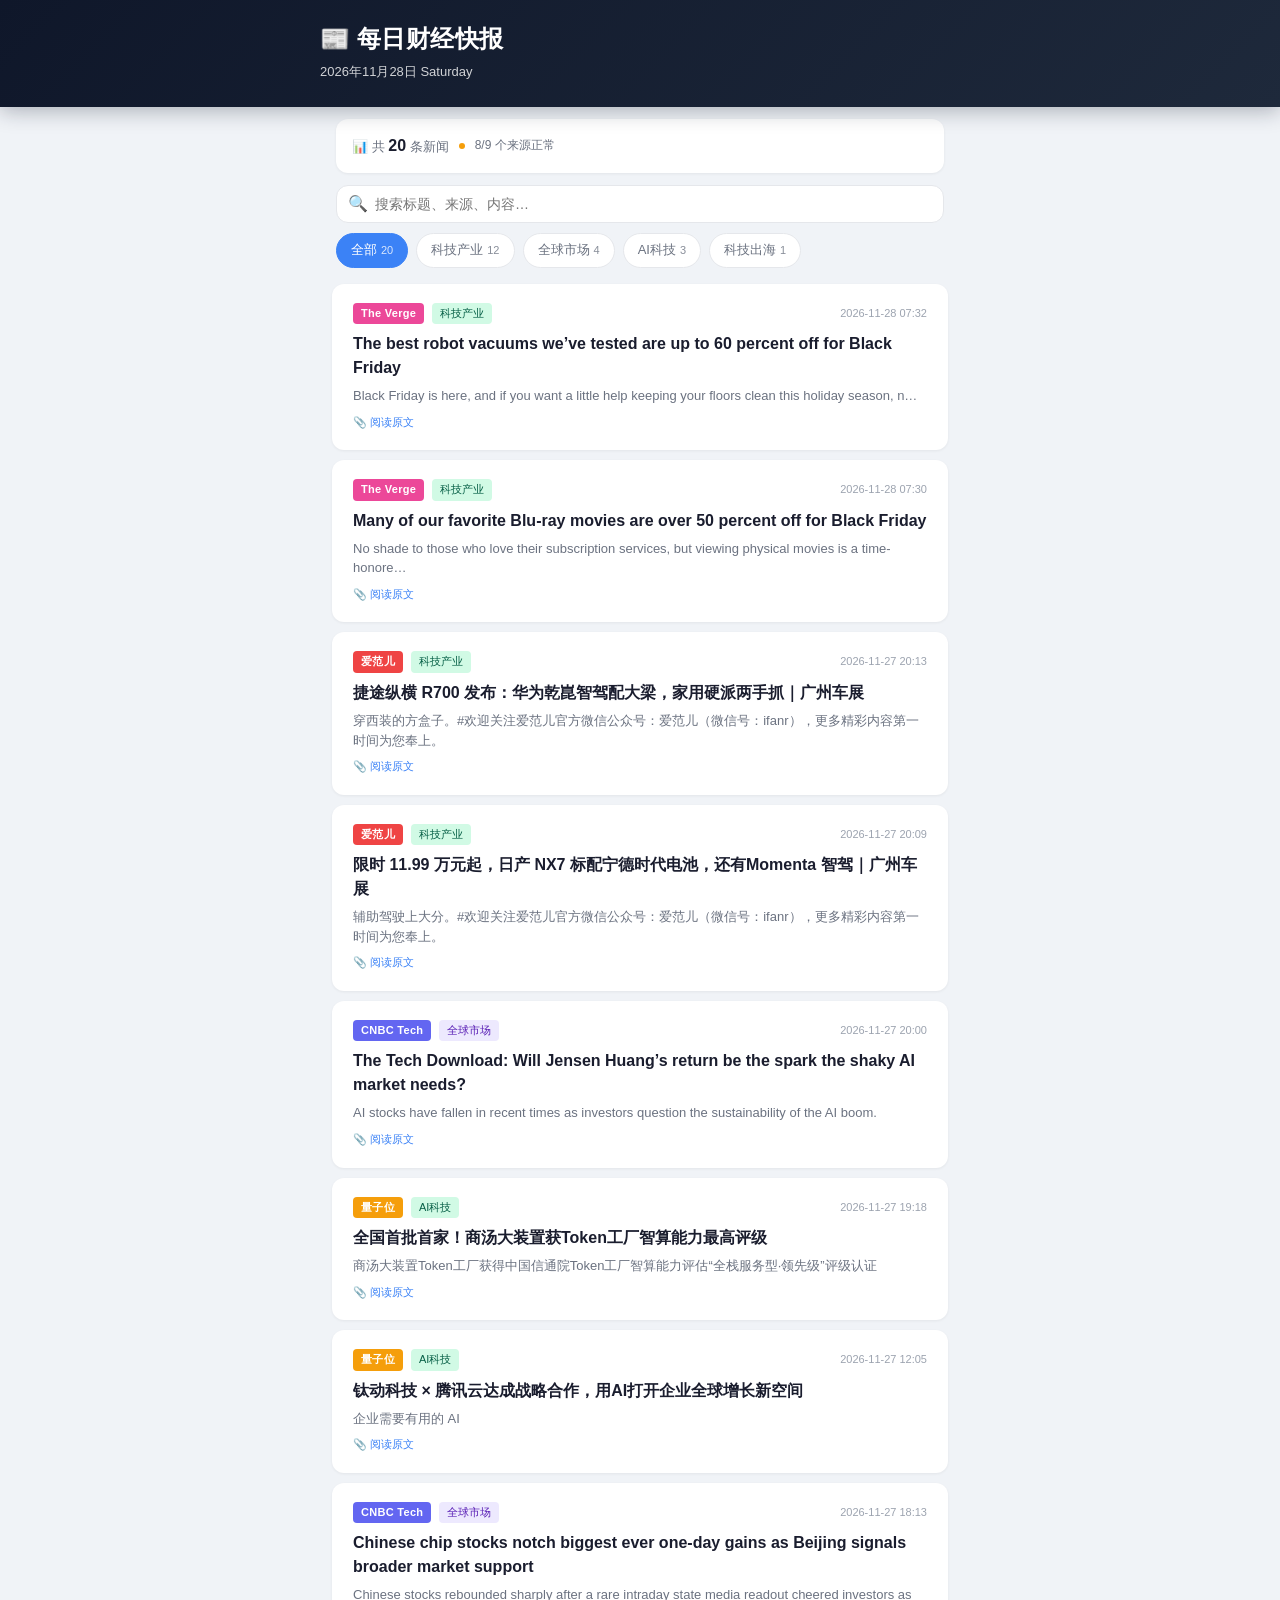
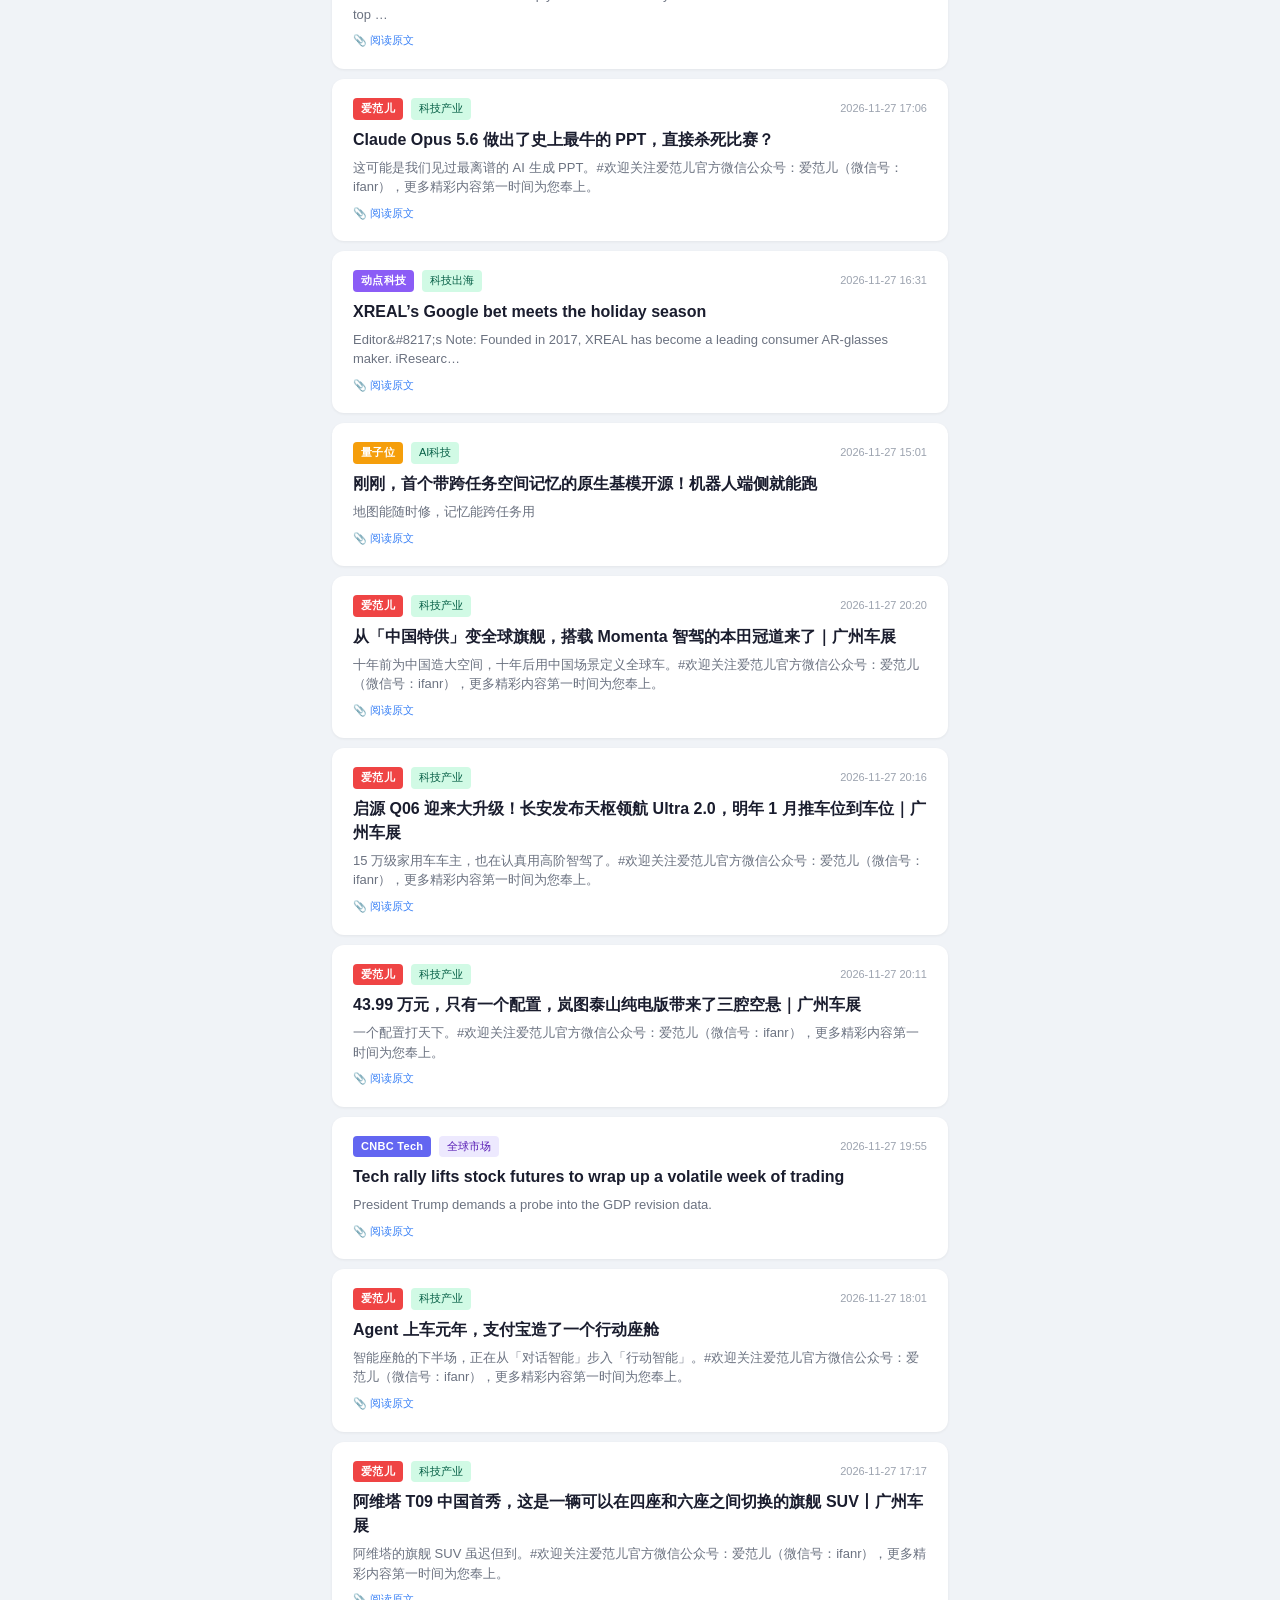
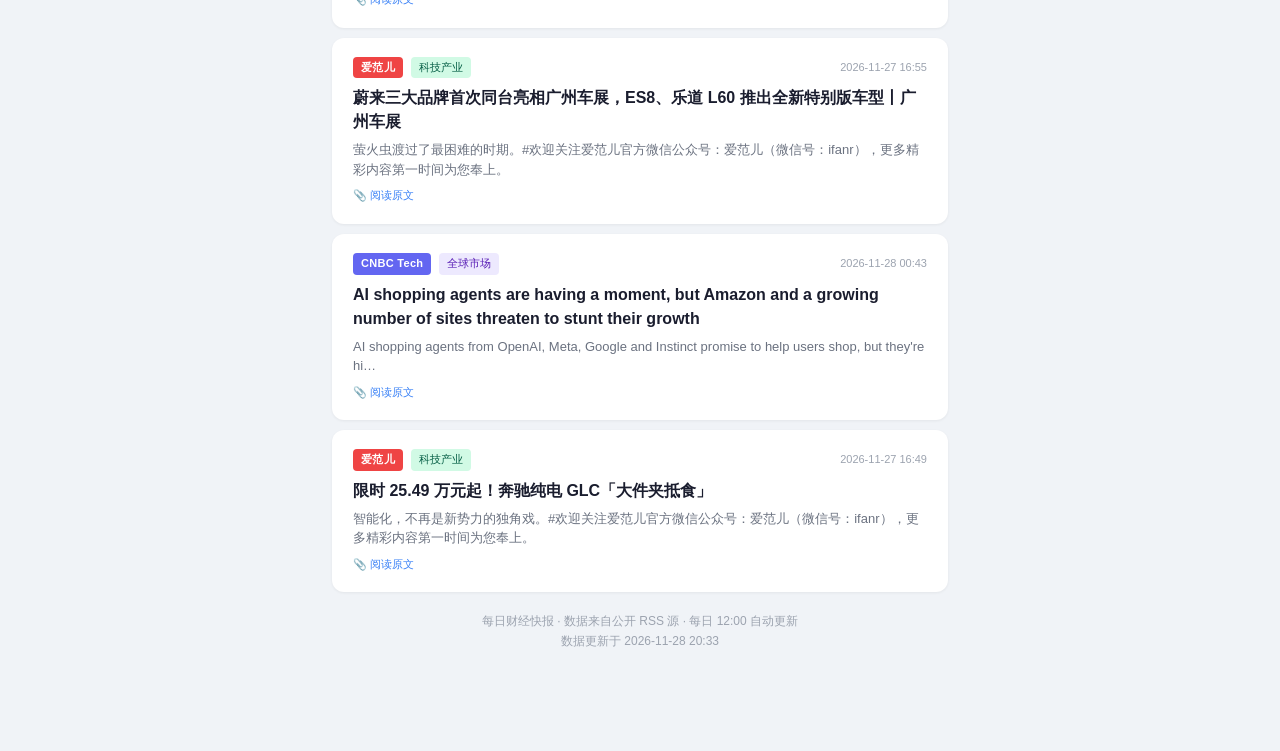
==== commit 125e3d9c: "更新快报 2026-11-28 20:33" ====
--- a/index.html
+++ b/index.html
@@ -61,7 +61,7 @@
     </main>
 
     <!-- 构建时由 build.py 在此注入新闻数据（window.__NEWS_DATA__） -->
-    <script>window.__NEWS_DATA__={"version":"3.0.0","date":"2026年11月21日 Saturday","total":20,"sources":[{"name":"The Verge","count":10,"error":null},{"name":"量子位","count":10,"error":null},{"name":"CNBC Tech","count":15,"error":null},{"name":"少数派","count":10,"error":null},{"name":"华尔街见闻","count":20,"error":null},{"name":"动点科技","count":15,"error":null},{"name":"爱范儿","count":15,"error":null},{"name":"钛媒体","count":15,"error":null},{"name":"TechCrunch","count":15,"error":null}],"articles":[{"title":"Tech wreck drags Anthropic into the red on its second day of trading","link":"https://www.cnbc.com/2026/11/20/tech-wreck-drags-anthropic-into-the-red-on-its-second-day-of-trading.html","summary":"Nasdaq futures trade lower after steep declines extend across global tech stocks","time":"2026-11-20 19:26","source":"CNBC Tech","category":"全球市场","lang":"en","color":"#6366f1"},{"title":"Trump threatens ‘tremendous tax’ for moving AI data centers outside the US","link":"https://www.theverge.com/policy/1038892/trump-foreign-data-centers-tax","summary":"President Donald Trump promised to put a \"tremendous tax\" on companies that build data centers outsi…","time":"2026-11-21 02:50","source":"The Verge","category":"科技产业","lang":"en","color":"#ec4899"},{"title":"Anthropic falls nearly 9% in first full day of trading as tech stocks get shellacked","link":"https://www.cnbc.com/2026/11/20/anthropic-stock-ai-amd-nvidia.html","summary":"Anthropic opened at $111.50 per share on Thursday, but closed at $97.17, which was 17% above the $83…","time":"2026-11-21 05:27","source":"CNBC Tech","category":"全球市场","lang":"en","color":"#6366f1"},{"title":"Trump vows to stop U.S. companies from building data centers abroad, threatens 'tremendous tax'","link":"https://www.cnbc.com/2026/11/20/trump-data-centers-ai-companies-tax.html","summary":"Trump spoke at the White House after meeting with Chinese President Xi Jinping and Russian President…","time":"2026-11-21 04:47","source":"CNBC Tech","category":"全球市场","lang":"en","color":"#6366f1"},{"title":"首款鸿蒙 AI 手机发布：华为全新子品牌 OSTA 星芒有一个「增援未来计划」","link":"https://www.ifanr.com/1690642?utm_source=rss&utm_medium=rss&utm_campaign=","summary":"在手机里打开了一个关于 AI 的「平行宇宙」#欢迎关注爱范儿官方微信公众号：爱范儿（微信号：ifanr），更多精彩内容第一时间为您奉上。","time":"2026-11-20 17:17","source":"爱范儿","category":"科技产业","lang":"zh","color":"#ef4444"},{"title":"昇腾算力训出了双榜SOTA的具身世界模型，华为云这次想把整套底座开放出来","link":"https://www.qbitai.com/2026/11/511610.html","summary":"国产算力的成熟，把具身竞争维度从「芯片有多强」，拉入了一个比拼训练效率、数据规模、部署成本和场景落地速度的多维战场。","time":"2026-11-20 16:04","source":"量子位","category":"AI科技","lang":"zh","color":"#f59e0b"},{"title":"腾讯WorkBuddy上线电脑操控能力","link":"https://wallstreetcn.com/livenews/3203332","summary":"11月20日，腾讯WorkBuddy宣布上线电脑操控（Computer Use）能力：能识别当前页面，看懂客户端界面，进行点击、输入、滚动等操作，不需要目标软件开放接口，就能在后台操作。电脑操控目前处…","time":"2026-11-20 19:08","source":"华尔街见闻","category":"财经快讯","lang":"zh","color":"#dc2626"},{"title":"理想造了一颗登上台积电讲台的芯片，却希望你在开车时彻底忘掉它","link":"https://www.ifanr.com/1690596?utm_source=rss&utm_medium=rss&utm_campaign=","summary":"最好的智驾芯片，是让你彻底忘掉它。#欢迎关注爱范儿官方微信公众号：爱范儿（微信号：ifanr），更多精彩内容第一时间为您奉上。","time":"2026-11-20 18:39","source":"爱范儿","category":"科技产业","lang":"zh","color":"#ef4444"},{"title":"软银孙正义曾探讨以1万亿美元收购SK海力士","link":"https://wallstreetcn.com/livenews/3203635","summary":"软银董事长孙正义近期接洽华尔街机构，商议融资推进一笔规模达万亿级美元的收购，目标是存储芯片巨头SK海力士，但软银发言人表示，孙正义现已不再积极推进该交易。（The Information）","time":"2026-11-21 10:35","source":"华尔街见闻","category":"财经快讯","lang":"zh","color":"#dc2626"},{"title":"给万卡国产芯装个“超级外挂”！清华团队要造最强国产Token工厂","link":"https://www.qbitai.com/2026/11/511679.html","summary":"联合华为昇腾，五年冲刺十万卡","time":"2026-11-20 16:59","source":"量子位","category":"AI科技","lang":"zh","color":"#f59e0b"},{"title":"文远知行第三季度营收3.215亿元人民币，同比增长88.0%","link":"https://wallstreetcn.com/livenews/3203358","summary":"文远知行第三季度营收3.215亿元人民币，同比增长88.0%，环比增长38.8%，预估2.688亿元人民币。 第三季度净亏损3.100亿元人民币，预估亏损3.997亿元人民币。 第三季度毛利率达到43…","time":"2026-11-20 19:40","source":"华尔街见闻","category":"财经快讯","lang":"zh","color":"#dc2626"},{"title":"李强同澳大利亚总理阿尔巴尼斯举行第十一轮中澳总理年度会晤","link":"https://wallstreetcn.com/livenews/3203351","summary":"11月20日下午，国务院总理李强在北京钓鱼台国宾馆同澳大利亚总理阿尔巴尼斯举行第十一轮中澳总理年度会晤。","time":"2026-11-20 19:28","source":"华尔街见闻","category":"财经快讯","lang":"zh","color":"#dc2626"},{"title":"The US national cyber director is stepping down","link":"https://techcrunch.com/2026/11/20/the-u-s-national-cyber-director-is-stepping-down/","summary":"The news comes as businesses across the country report a flurry of technical outages, the causes of …","time":"2026-11-20 17:14","source":"TechCrunch","category":"全球科技","lang":"en","color":"#3b82f6"},{"title":"美股一夜崩盘，AI 泡沫真要破了？","link":"https://www.ifanr.com/1690789?utm_source=rss&utm_medium=rss&utm_campaign=","summary":"AI 泡沫要破了吗#欢迎关注爱范儿官方微信公众号：爱范儿（微信号：ifanr），更多精彩内容第一时间为您奉上。","time":"2026-11-21 11:30","source":"爱范儿","category":"科技产业","lang":"zh","color":"#ef4444"},{"title":"Nvidia stock plunges 14%, wraps up longest weekly losing streak since 2008 financial crisis","link":"https://www.cnbc.com/2026/11/20/nvidias-7-week-losing-streak-is-longest-since-2008-financial-crisis.html","summary":"Once the most valuable company in the world, Nvidia now ranks fourth behind Apple, Microsoft and Alp…","time":"2026-11-21 06:59","source":"CNBC Tech","category":"全球市场","lang":"en","color":"#6366f1"},{"title":"本周看什么 | 最近值得一看的 10 部作品","link":"https://sspai.com/post/119337","summary":"📅本周新预告《克里夫·布斯的惊险再冒险》终极预告11月18日，《好莱坞往事》续集电影《克里夫·布斯的惊险再冒险》发布了终极预告，将于11月25日在北美上映，12月23日上线Netflix。大卫·芬奇执…","time":"2026-11-20 17:54","source":"少数派","category":"数字生活","lang":"zh","color":"#06b6d4"},{"title":"‘More than just a game’: How GTA VI’s blockbuster launch fuels a booming content economy","link":"https://www.cnbc.com/2026/11/20/gta-vi-launch-streaming-content-economy.html","summary":"GTA VI’s blockbuster launch is creating a wider economy around livestreams, social clips and high-vo…","time":"2026-11-20 15:08","source":"CNBC Tech","category":"全球市场","lang":"en","color":"#6366f1"},{"title":"新浪新闻·2026探索大会在京举行 虚实交融共探智能时代共生新图景","link":"https://www.qbitai.com/2026/11/511603.html","summary":"11月19日，由微博与新浪新闻联合主办的“新浪新闻·2026探索大会”在北京举办。","time":"2026-11-20 14:16","source":"量子位","category":"AI科技","lang":"zh","color":"#f59e0b"},{"title":"双系统决策+双层自进化，Agnes让Agent效率最高提速14倍，成本骤降至1/27！","link":"https://www.qbitai.com/2026/11/511582.html","summary":"已开源Agnes Harness","time":"2026-11-20 13:24","source":"量子位","category":"AI科技","lang":"zh","color":"#f59e0b"},{"title":"游戏史最高分，不负 13 年的等待：《GTA 6》游玩体验","link":"https://sspai.com/post/119327","summary":"编注：本文首发于「篝火营地」，原作者多边形。少数派经授权后转载，仅对文章格式略作调整。原标题：《侠盗猎车手6》游戏评测：10分｜篝火。作为RockstarGames时隔13年推出的《侠盗猎车手》系列新…","time":"2026-11-20 15:34","source":"少数派","category":"数字生活","lang":"zh","color":"#06b6d4"}],"generated_at":"2026-11-21 19:53"};</script>
+    <script>window.__NEWS_DATA__={"version":"3.0.0","date":"2026年11月28日 Saturday","total":20,"sources":[{"name":"动点科技","count":15,"error":null},{"name":"量子位","count":10,"error":null},{"name":"少数派","count":10,"error":null},{"name":"爱范儿","count":15,"error":null},{"name":"华尔街见闻","count":0,"error":"HTTPSConnectionPool(host='api-one.wallstcn.com', port=443): Max retries exceeded with url: /apiv1/content/lives?channel=global&limit=20&first_page=true (Caused by NameResolutionError(\"HTTPSConnection(host='api-one.wallstcn.com', port=443): Failed to resolve 'api-one.wallstcn.com' ([Errno -2] Name or service not known)\"))"},{"name":"CNBC Tech","count":15,"error":null},{"name":"The Verge","count":10,"error":null},{"name":"钛媒体","count":15,"error":null},{"name":"TechCrunch","count":15,"error":null}],"articles":[{"title":"The best robot vacuums we’ve tested are up to 60 percent off for Black Friday","link":"https://www.theverge.com/gadgets/1044487/best-black-friday-robot-vacuum-mop-deals-2026","summary":"Black Friday is here, and if you want a little help keeping your floors clean this holiday season, n…","time":"2026-11-28 07:32","source":"The Verge","category":"科技产业","lang":"en","color":"#ec4899"},{"title":"Many of our favorite Blu-ray movies are over 50 percent off for Black Friday","link":"https://www.theverge.com/gadgets/1040471/4k-bluray-movie-film-black-friday-deal-sale","summary":"No shade to those who love their subscription services, but viewing physical movies is a time-honore…","time":"2026-11-28 07:30","source":"The Verge","category":"科技产业","lang":"en","color":"#ec4899"},{"title":"捷途纵横 R700 发布：华为乾崑智驾配大梁，家用硬派两手抓｜广州车展","link":"https://www.ifanr.com/1695926?utm_source=rss&utm_medium=rss&utm_campaign","summary":"穿西装的方盒子。#欢迎关注爱范儿官方微信公众号：爱范儿（微信号：ifanr），更多精彩内容第一时间为您奉上。","time":"2026-11-27 20:13","source":"爱范儿","category":"科技产业","lang":"zh","color":"#ef4444"},{"title":"限时 11.99 万元起，日产 NX7 标配宁德时代电池，还有Momenta 智驾｜广州车展","link":"https://www.ifanr.com/1695904?utm_source=rss&utm_medium=rss&utm_campaign","summary":"辅助驾驶上大分。#欢迎关注爱范儿官方微信公众号：爱范儿（微信号：ifanr），更多精彩内容第一时间为您奉上。","time":"2026-11-27 20:09","source":"爱范儿","category":"科技产业","lang":"zh","color":"#ef4444"},{"title":"The Tech Download: Will Jensen Huang’s return be the spark the shaky AI market needs?","link":"https://www.cnbc.com/2026/11/27/tech-download-jensen-huang-ai-market.html","summary":"AI stocks have fallen in recent times as investors question the sustainability of the AI boom.","time":"2026-11-27 20:00","source":"CNBC Tech","category":"全球市场","lang":"en","color":"#6366f1"},{"title":"全国首批首家！商汤大装置获Token工厂智算能力最高评级","link":"https://www.qbitai.com/2026/11/513346.html","summary":"商汤大装置Token工厂获得中国信通院Token工厂智算能力评估“全栈服务型·领先级”评级认证","time":"2026-11-27 19:18","source":"量子位","category":"AI科技","lang":"zh","color":"#f59e0b"},{"title":"钛动科技 × 腾讯云达成战略合作，用AI打开企业全球增长新空间","link":"https://www.qbitai.com/2026/11/513194.html","summary":"企业需要有用的 AI","time":"2026-11-27 12:05","source":"量子位","category":"AI科技","lang":"zh","color":"#f59e0b"},{"title":"Chinese chip stocks notch biggest ever one-day gains as Beijing signals broader market support","link":"https://www.cnbc.com/2026/11/27/china-chip-stocks-beijing-market-support.html","summary":"Chinese stocks rebounded sharply after a rare intraday state media readout cheered investors as top …","time":"2026-11-27 18:13","source":"CNBC Tech","category":"全球市场","lang":"en","color":"#6366f1"},{"title":"Claude Opus 5.6 做出了史上最牛的 PPT，直接杀死比赛？","link":"https://www.ifanr.com/1695831?utm_source=rss&utm_medium=rss&utm_campaign","summary":"这可能是我们见过最离谱的 AI 生成 PPT。#欢迎关注爱范儿官方微信公众号：爱范儿（微信号：ifanr），更多精彩内容第一时间为您奉上。","time":"2026-11-27 17:06","source":"爱范儿","category":"科技产业","lang":"zh","color":"#ef4444"},{"title":"XREAL’s Google bet meets the holiday season","link":"https://technode.com/2026/11/27/xreals-google-bet-meets-the-holiday-season/","summary":"Editor&#8217;s Note: Founded in 2017, XREAL has become a leading consumer AR-glasses maker. iResearc…","time":"2026-11-27 16:31","source":"动点科技","category":"科技出海","lang":"zh","color":"#8b5cf6"},{"title":"刚刚，首个带跨任务空间记忆的原生基模开源！机器人端侧就能跑","link":"https://www.qbitai.com/2026/11/513227.html","summary":"地图能随时修，记忆能跨任务用","time":"2026-11-27 15:01","source":"量子位","category":"AI科技","lang":"zh","color":"#f59e0b"},{"title":"从「中国特供」变全球旗舰，搭载 Momenta 智驾的本田冠道来了｜广州车展","link":"https://www.ifanr.com/1695948?utm_source=rss&utm_medium=rss&utm_campaign","summary":"十年前为中国造大空间，十年后用中国场景定义全球车。#欢迎关注爱范儿官方微信公众号：爱范儿（微信号：ifanr），更多精彩内容第一时间为您奉上。","time":"2026-11-27 20:20","source":"爱范儿","category":"科技产业","lang":"zh","color":"#ef4444"},{"title":"启源 Q06 迎来大升级！长安发布天枢领航 Ultra 2.0，明年 1 月推车位到车位｜广州车展","link":"https://www.ifanr.com/1695936?utm_source=rss&utm_medium=rss&utm_campaign","summary":"15 万级家用车车主，也在认真用高阶智驾了。#欢迎关注爱范儿官方微信公众号：爱范儿（微信号：ifanr），更多精彩内容第一时间为您奉上。","time":"2026-11-27 20:16","source":"爱范儿","category":"科技产业","lang":"zh","color":"#ef4444"},{"title":"43.99 万元，只有一个配置，岚图泰山纯电版带来了三腔空悬｜广州车展","link":"https://www.ifanr.com/1695915?utm_source=rss&utm_medium=rss&utm_campaign","summary":"一个配置打天下。#欢迎关注爱范儿官方微信公众号：爱范儿（微信号：ifanr），更多精彩内容第一时间为您奉上。","time":"2026-11-27 20:11","source":"爱范儿","category":"科技产业","lang":"zh","color":"#ef4444"},{"title":"Tech rally lifts stock futures to wrap up a volatile week of trading","link":"https://www.cnbc.com/2026/11/27/tech-rally-lifts-stock-futures-to-wrap-up-a-volatile-week-of-trading.html","summary":"President Trump demands a probe into the GDP revision data.","time":"2026-11-27 19:55","source":"CNBC Tech","category":"全球市场","lang":"en","color":"#6366f1"},{"title":"Agent 上车元年，支付宝造了一个行动座舱","link":"https://www.ifanr.com/1695888?utm_source=rss&utm_medium=rss&utm_campaign","summary":"智能座舱的下半场，正在从「对话智能」步入「行动智能」。#欢迎关注爱范儿官方微信公众号：爱范儿（微信号：ifanr），更多精彩内容第一时间为您奉上。","time":"2026-11-27 18:01","source":"爱范儿","category":"科技产业","lang":"zh","color":"#ef4444"},{"title":"阿维塔 T09 中国首秀，这是一辆可以在四座和六座之间切换的旗舰 SUV丨广州车展","link":"https://www.ifanr.com/1695875?utm_source=rss&utm_medium=rss&utm_campaign","summary":"阿维塔的旗舰 SUV 虽迟但到。#欢迎关注爱范儿官方微信公众号：爱范儿（微信号：ifanr），更多精彩内容第一时间为您奉上。","time":"2026-11-27 17:17","source":"爱范儿","category":"科技产业","lang":"zh","color":"#ef4444"},{"title":"蔚来三大品牌首次同台亮相广州车展，ES8、乐道 L60 推出全新特别版车型丨广州车展","link":"https://www.ifanr.com/1695848?utm_source=rss&utm_medium=rss&utm_campaign","summary":"萤火虫渡过了最困难的时期。#欢迎关注爱范儿官方微信公众号：爱范儿（微信号：ifanr），更多精彩内容第一时间为您奉上。","time":"2026-11-27 16:55","source":"爱范儿","category":"科技产业","lang":"zh","color":"#ef4444"},{"title":"AI shopping agents are having a moment, but Amazon and a growing number of sites threaten to stunt their growth","link":"https://www.cnbc.com/2026/11/27/ai-shopping-agents-retailer-blocks.html","summary":"AI shopping agents from OpenAI, Meta, Google and Instinct promise to help users shop, but they're hi…","time":"2026-11-28 00:43","source":"CNBC Tech","category":"全球市场","lang":"en","color":"#6366f1"},{"title":"限时 25.49 万元起！奔驰纯电 GLC「大件夹抵食」","link":"https://www.ifanr.com/1695815?utm_source=rss&utm_medium=rss&utm_campaign","summary":"智能化，不再是新势力的独角戏。#欢迎关注爱范儿官方微信公众号：爱范儿（微信号：ifanr），更多精彩内容第一时间为您奉上。","time":"2026-11-27 16:49","source":"爱范儿","category":"科技产业","lang":"zh","color":"#ef4444"}],"generated_at":"2026-11-28 20:33"};</script>
 
     <script src="static/app.js"></script>
 </body>
